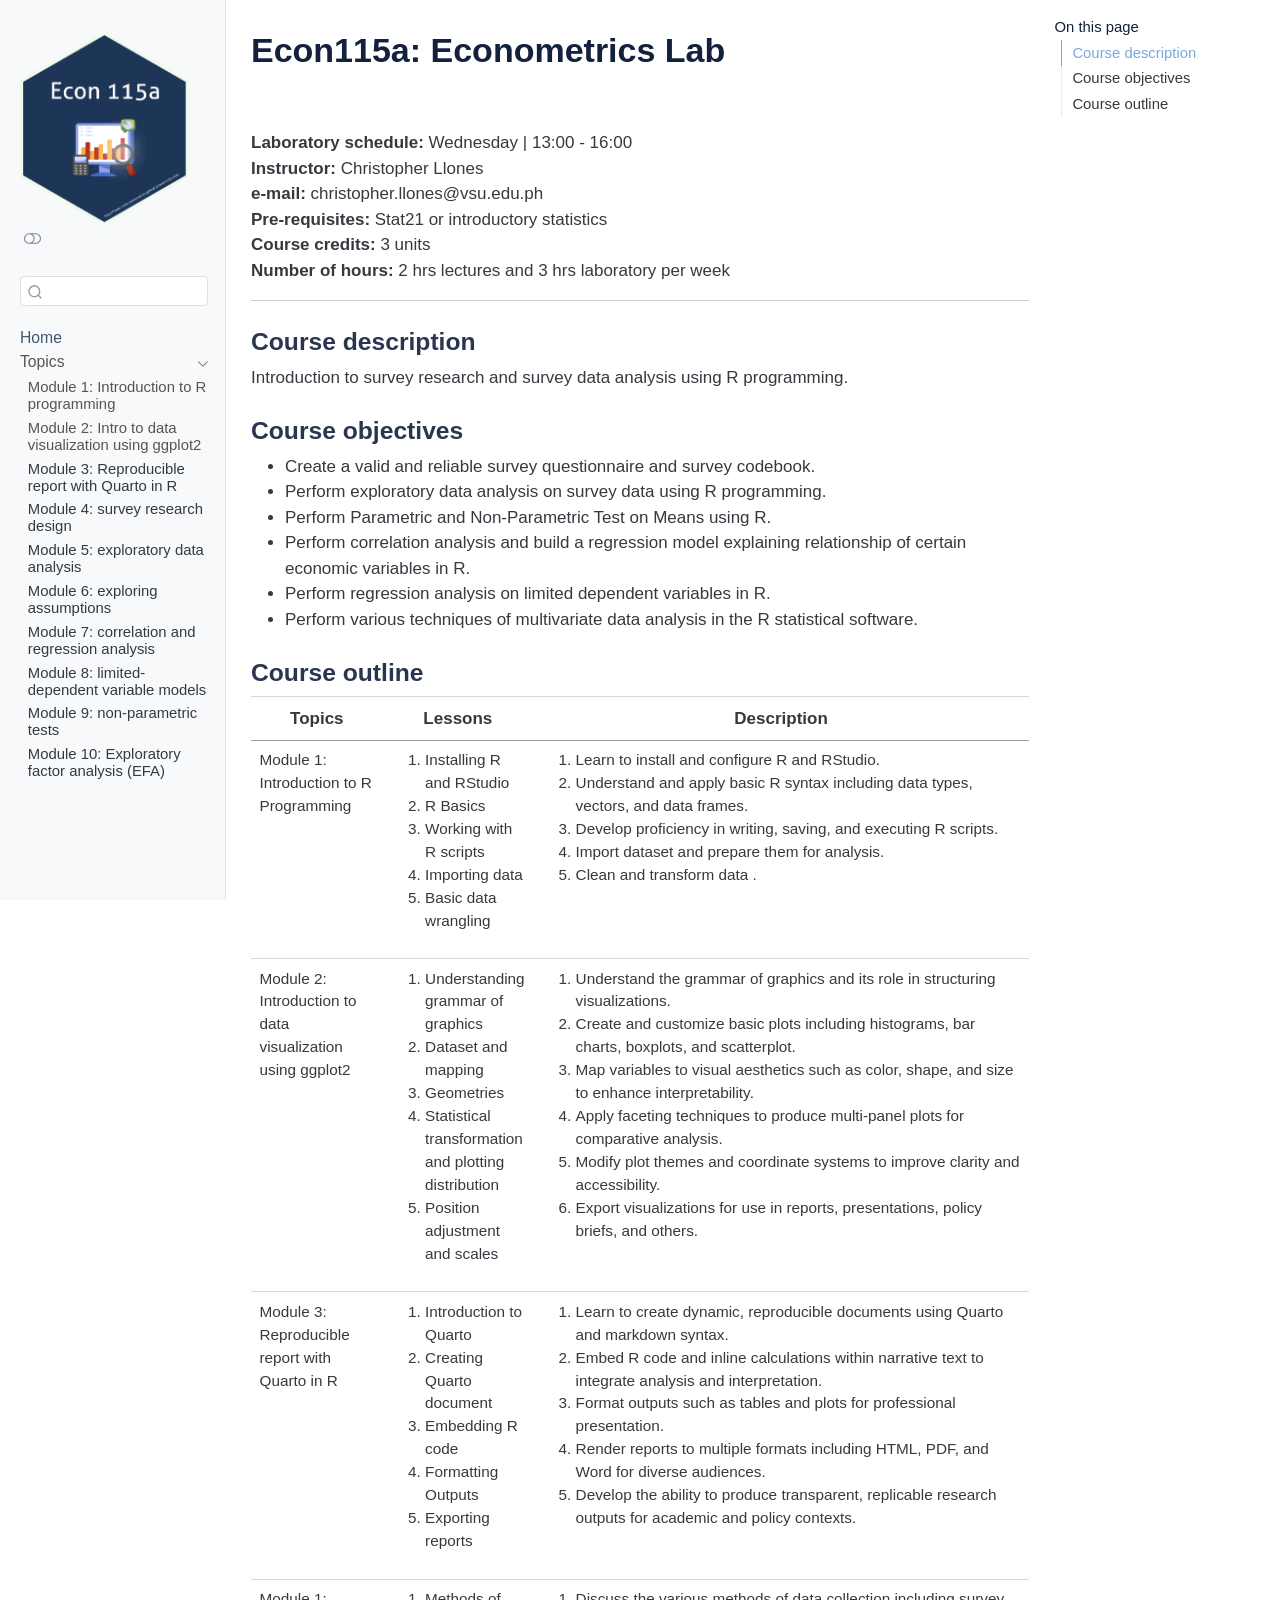
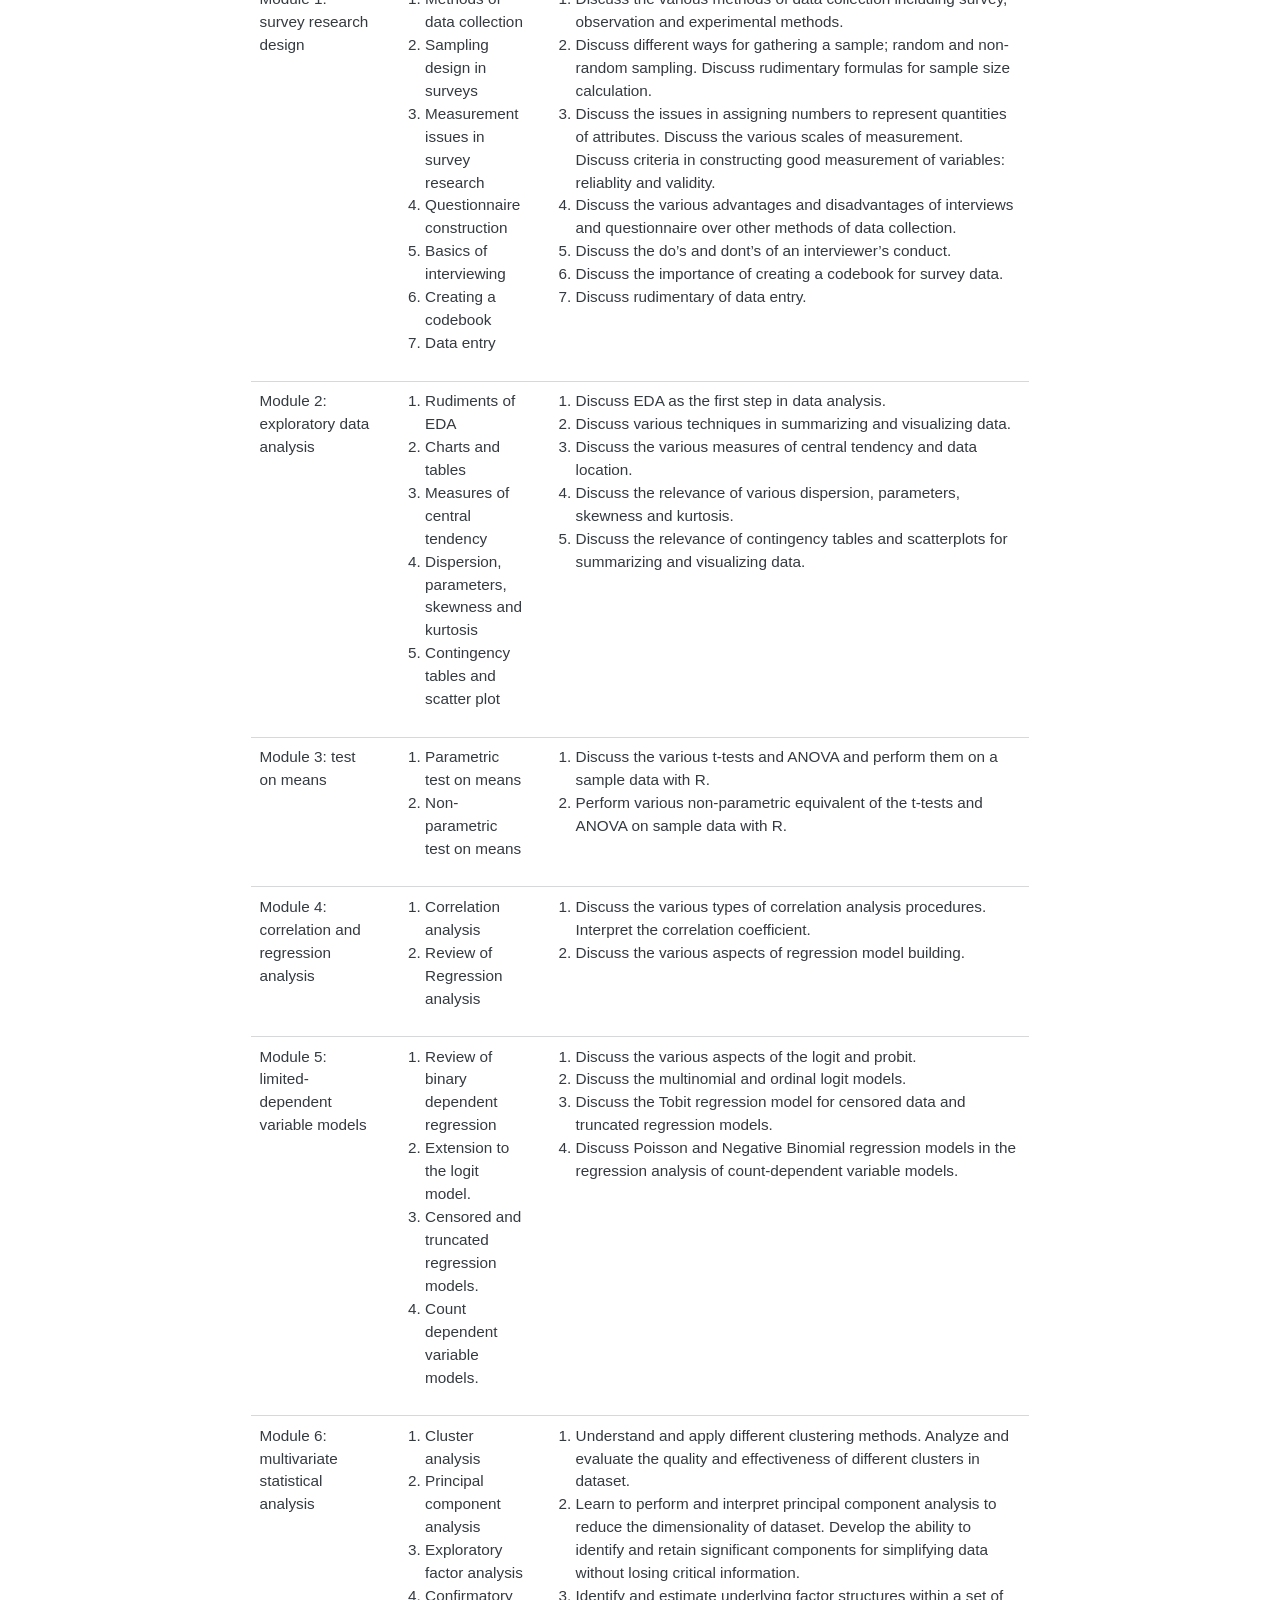
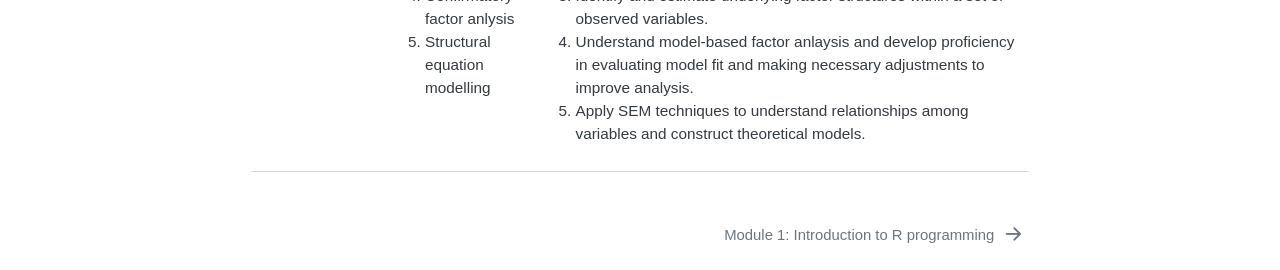
==== docs/index.html @ a42a48e8 "updated content" ====
<!DOCTYPE html>
<html xmlns="http://www.w3.org/1999/xhtml" lang="en" xml:lang="en"><head>

<meta charset="utf-8">
<meta name="generator" content="quarto-1.6.42">

<meta name="viewport" content="width=device-width, initial-scale=1.0, user-scalable=yes">


<title>Econ115a: Econometrics Lab – Econ 148</title>
<style>
code{white-space: pre-wrap;}
span.smallcaps{font-variant: small-caps;}
div.columns{display: flex; gap: min(4vw, 1.5em);}
div.column{flex: auto; overflow-x: auto;}
div.hanging-indent{margin-left: 1.5em; text-indent: -1.5em;}
ul.task-list{list-style: none;}
ul.task-list li input[type="checkbox"] {
  width: 0.8em;
  margin: 0 0.8em 0.2em -1em; /* quarto-specific, see https://github.com/quarto-dev/quarto-cli/issues/4556 */ 
  vertical-align: middle;
}
</style>


<script src="site_libs/quarto-nav/quarto-nav.js"></script>
<script src="site_libs/clipboard/clipboard.min.js"></script>
<script src="site_libs/quarto-search/autocomplete.umd.js"></script>
<script src="site_libs/quarto-search/fuse.min.js"></script>
<script src="site_libs/quarto-search/quarto-search.js"></script>
<meta name="quarto:offset" content="./">
<link href="./m1-intro-r.html" rel="next">
<link href="./plot/econ115a-hex-logo.png" rel="icon" type="image/png">
<script src="site_libs/quarto-html/quarto.js"></script>
<script src="site_libs/quarto-html/popper.min.js"></script>
<script src="site_libs/quarto-html/tippy.umd.min.js"></script>
<script src="site_libs/quarto-html/anchor.min.js"></script>
<link href="site_libs/quarto-html/tippy.css" rel="stylesheet">
<link href="site_libs/quarto-html/quarto-syntax-highlighting-2f5df379a58b258e96c21c0638c20c03.css" rel="stylesheet" class="quarto-color-scheme" id="quarto-text-highlighting-styles">
<link href="site_libs/quarto-html/quarto-syntax-highlighting-dark-b53751a350365c71b6c909e95f209ed1.css" rel="prefetch" class="quarto-color-scheme quarto-color-alternate" id="quarto-text-highlighting-styles">
<script src="site_libs/bootstrap/bootstrap.min.js"></script>
<link href="site_libs/bootstrap/bootstrap-icons.css" rel="stylesheet">
<link href="site_libs/bootstrap/bootstrap-55680aca77aab0919a7a914f8007907e.min.css" rel="stylesheet" append-hash="true" class="quarto-color-scheme" id="quarto-bootstrap" data-mode="light">
<link href="site_libs/bootstrap/bootstrap-dark-8af8c540feb98deb536fd7436f0d7318.min.css" rel="prefetch" append-hash="true" class="quarto-color-scheme quarto-color-alternate" id="quarto-bootstrap" data-mode="dark">
<script id="quarto-search-options" type="application/json">{
  "location": "sidebar",
  "copy-button": false,
  "collapse-after": 3,
  "panel-placement": "start",
  "type": "textbox",
  "limit": 50,
  "keyboard-shortcut": [
    "f",
    "/",
    "s"
  ],
  "show-item-context": false,
  "language": {
    "search-no-results-text": "No results",
    "search-matching-documents-text": "matching documents",
    "search-copy-link-title": "Copy link to search",
    "search-hide-matches-text": "Hide additional matches",
    "search-more-match-text": "more match in this document",
    "search-more-matches-text": "more matches in this document",
    "search-clear-button-title": "Clear",
    "search-text-placeholder": "",
    "search-detached-cancel-button-title": "Cancel",
    "search-submit-button-title": "Submit",
    "search-label": "Search"
  }
}</script>


</head>

<body class="nav-sidebar docked">

<div id="quarto-search-results"></div>
  <header id="quarto-header" class="headroom fixed-top">
  <nav class="quarto-secondary-nav">
    <div class="container-fluid d-flex">
      <button type="button" class="quarto-btn-toggle btn" data-bs-toggle="collapse" role="button" data-bs-target=".quarto-sidebar-collapse-item" aria-controls="quarto-sidebar" aria-expanded="false" aria-label="Toggle sidebar navigation" onclick="if (window.quartoToggleHeadroom) { window.quartoToggleHeadroom(); }">
        <i class="bi bi-layout-text-sidebar-reverse"></i>
      </button>
        <nav class="quarto-page-breadcrumbs" aria-label="breadcrumb"><ol class="breadcrumb"><li class="breadcrumb-item"><a href="./index.html">Home</a></li></ol></nav>
        <a class="flex-grow-1" role="navigation" data-bs-toggle="collapse" data-bs-target=".quarto-sidebar-collapse-item" aria-controls="quarto-sidebar" aria-expanded="false" aria-label="Toggle sidebar navigation" onclick="if (window.quartoToggleHeadroom) { window.quartoToggleHeadroom(); }">      
        </a>
      <button type="button" class="btn quarto-search-button" aria-label="Search" onclick="window.quartoOpenSearch();">
        <i class="bi bi-search"></i>
      </button>
    </div>
  </nav>
</header>
<!-- content -->
<div id="quarto-content" class="quarto-container page-columns page-rows-contents page-layout-article">
<!-- sidebar -->
  <nav id="quarto-sidebar" class="sidebar collapse collapse-horizontal quarto-sidebar-collapse-item sidebar-navigation docked overflow-auto">
    <div class="pt-lg-2 mt-2 text-left sidebar-header">
      <a href="./index.html" class="sidebar-logo-link">
      <img src="./plot/econ115a-hex-logo.png" alt="" class="sidebar-logo py-0 d-lg-inline d-none">
      </a>
      <div class="sidebar-tools-main">
  <a href="" class="quarto-color-scheme-toggle quarto-navigation-tool  px-1" onclick="window.quartoToggleColorScheme(); return false;" title="Toggle dark mode"><i class="bi"></i></a>
</div>
      </div>
        <div class="mt-2 flex-shrink-0 align-items-center">
        <div class="sidebar-search">
        <div id="quarto-search" class="" title="Search"></div>
        </div>
        </div>
    <div class="sidebar-menu-container"> 
    <ul class="list-unstyled mt-1">
        <li class="sidebar-item">
  <div class="sidebar-item-container"> 
  <a href="./index.html" class="sidebar-item-text sidebar-link active">
 <span class="menu-text">Home</span></a>
  </div>
</li>
        <li class="sidebar-item sidebar-item-section">
      <div class="sidebar-item-container"> 
            <a class="sidebar-item-text sidebar-link text-start" data-bs-toggle="collapse" data-bs-target="#quarto-sidebar-section-1" role="navigation" aria-expanded="true">
 <span class="menu-text">Topics</span></a>
          <a class="sidebar-item-toggle text-start" data-bs-toggle="collapse" data-bs-target="#quarto-sidebar-section-1" role="navigation" aria-expanded="true" aria-label="Toggle section">
            <i class="bi bi-chevron-right ms-2"></i>
          </a> 
      </div>
      <ul id="quarto-sidebar-section-1" class="collapse list-unstyled sidebar-section depth1 show">  
          <li class="sidebar-item">
  <div class="sidebar-item-container"> 
  <a href="./m1-intro-r.html" class="sidebar-item-text sidebar-link">
 <span class="menu-text">Module 1: Introduction to R programming</span></a>
  </div>
</li>
          <li class="sidebar-item">
  <div class="sidebar-item-container"> 
  <a href="./m2-intro-data-viz-ggplot.html" class="sidebar-item-text sidebar-link">
 <span class="menu-text">Module 2: Intro to data visualization using ggplot2</span></a>
  </div>
</li>
          <li class="sidebar-item">
 <span class="menu-text">Module 3: Reproducible report with Quarto in R</span>
  </li>
          <li class="sidebar-item">
 <span class="menu-text">Module 4: survey research design</span>
  </li>
          <li class="sidebar-item">
 <span class="menu-text">Module 5: exploratory data analysis</span>
  </li>
          <li class="sidebar-item">
 <span class="menu-text">Module 6: exploring assumptions</span>
  </li>
          <li class="sidebar-item">
 <span class="menu-text">Module 7: correlation and regression analysis</span>
  </li>
          <li class="sidebar-item">
 <span class="menu-text">Module 8: limited-dependent variable models</span>
  </li>
          <li class="sidebar-item">
 <span class="menu-text">Module 9: non-parametric tests</span>
  </li>
          <li class="sidebar-item">
 <span class="menu-text">Module 10: Exploratory factor analysis (EFA)</span>
  </li>
      </ul>
  </li>
    </ul>
    </div>
</nav>
<div id="quarto-sidebar-glass" class="quarto-sidebar-collapse-item" data-bs-toggle="collapse" data-bs-target=".quarto-sidebar-collapse-item"></div>
<!-- margin-sidebar -->
    <div id="quarto-margin-sidebar" class="sidebar margin-sidebar">
        <nav id="TOC" role="doc-toc" class="toc-active">
    <h2 id="toc-title">On this page</h2>
   
  <ul>
  <li><a href="#course-description" id="toc-course-description" class="nav-link active" data-scroll-target="#course-description">Course description</a></li>
  <li><a href="#course-objectives" id="toc-course-objectives" class="nav-link" data-scroll-target="#course-objectives">Course objectives</a></li>
  <li><a href="#course-outline" id="toc-course-outline" class="nav-link" data-scroll-target="#course-outline">Course outline</a></li>
  </ul>
</nav>
    </div>
<!-- main -->
<main class="content" id="quarto-document-content">

<header id="title-block-header" class="quarto-title-block default">
<div class="quarto-title">
<h1 class="title">Econ115a: Econometrics Lab</h1>
</div>



<div class="quarto-title-meta">

    
  
    
  </div>
  


</header>


<p><br></p>
<p><strong>Laboratory schedule:</strong> Wednesday | 13:00 - 16:00 <br> <strong>Instructor:</strong> Christopher Llones <br> <strong>e-mail:</strong> christopher.llones@vsu.edu.ph <br> <strong>Pre-requisites:</strong> Stat21 or introductory statistics <br> <strong>Course credits:</strong> 3 units <br> <strong>Number of hours:</strong> 2 hrs lectures and 3 hrs laboratory per week <br></p>
<hr>
<section id="course-description" class="level3">
<h3 class="anchored" data-anchor-id="course-description">Course description</h3>
<p>Introduction to survey research and survey data analysis using R programming.</p>
</section>
<section id="course-objectives" class="level3">
<h3 class="anchored" data-anchor-id="course-objectives">Course objectives</h3>
<ul>
<li>Create a valid and reliable survey questionnaire and survey codebook.</li>
<li>Perform exploratory data analysis on survey data using R programming.</li>
<li>Perform Parametric and Non-Parametric Test on Means using R.</li>
<li>Perform correlation analysis and build a regression model explaining relationship of certain economic variables in R.</li>
<li>Perform regression analysis on limited dependent variables in R.</li>
<li>Perform various techniques of multivariate data analysis in the R statistical software.</li>
</ul>
</section>
<section id="course-outline" class="level3">
<h3 class="anchored" data-anchor-id="course-outline">Course outline</h3>
<table class="caption-top table">
<colgroup>
<col style="width: 17%">
<col style="width: 16%">
<col style="width: 65%">
</colgroup>
<thead>
<tr class="header">
<th>Topics</th>
<th>Lessons</th>
<th>Description</th>
</tr>
</thead>
<tbody>
<tr class="odd">
<td>Module 1: Introduction to R Programming</td>
<td><ol type="1">
<li>Installing R and RStudio</li>
<li>R Basics</li>
<li>Working with R scripts</li>
<li>Importing data</li>
<li>Basic data wrangling</li>
</ol></td>
<td><ol type="1">
<li>Learn to install and configure R and RStudio.</li>
<li>Understand and apply basic R syntax including data types, vectors, and data frames.</li>
<li>Develop proficiency in writing, saving, and executing R scripts.</li>
<li>Import dataset and prepare them for analysis.</li>
<li>Clean and transform data .</li>
</ol></td>
</tr>
<tr class="even">
<td>Module 2: Introduction to data visualization using ggplot2</td>
<td><ol type="1">
<li>Understanding grammar of graphics</li>
<li>Dataset and mapping</li>
<li>Geometries</li>
<li>Statistical transformation and plotting distribution</li>
<li>Position adjustment and scales</li>
</ol></td>
<td><ol type="1">
<li>Understand the grammar of graphics and its role in structuring visualizations.</li>
<li>Create and customize basic plots including histograms, bar charts, boxplots, and scatterplot.</li>
<li>Map variables to visual aesthetics such as color, shape, and size to enhance interpretability.</li>
<li>Apply faceting techniques to produce multi-panel plots for comparative analysis.</li>
<li>Modify plot themes and coordinate systems to improve clarity and accessibility.</li>
<li>Export visualizations for use in reports, presentations, policy briefs, and others.</li>
</ol></td>
</tr>
<tr class="odd">
<td>Module 3: Reproducible report with Quarto in R</td>
<td><ol type="1">
<li>Introduction to Quarto</li>
<li>Creating Quarto document</li>
<li>Embedding R code</li>
<li>Formatting Outputs</li>
<li>Exporting reports</li>
</ol></td>
<td><ol type="1">
<li>Learn to create dynamic, reproducible documents using Quarto and markdown syntax.</li>
<li>Embed R code and inline calculations within narrative text to integrate analysis and interpretation.</li>
<li>Format outputs such as tables and plots for professional presentation.</li>
<li>Render reports to multiple formats including HTML, PDF, and Word for diverse audiences.</li>
<li>Develop the ability to produce transparent, replicable research outputs for academic and policy contexts.</li>
</ol></td>
</tr>
<tr class="even">
<td>Module 1: survey research design</td>
<td><ol type="1">
<li>Methods of data collection</li>
<li>Sampling design in surveys</li>
<li>Measurement issues in survey research</li>
<li>Questionnaire construction</li>
<li>Basics of interviewing</li>
<li>Creating a codebook</li>
<li>Data entry</li>
</ol></td>
<td><ol type="1">
<li>Discuss the various methods of data collection including survey, observation and experimental methods.</li>
<li>Discuss different ways for gathering a sample; random and non-random sampling. Discuss rudimentary formulas for sample size calculation.</li>
<li>Discuss the issues in assigning numbers to represent quantities of attributes. Discuss the various scales of measurement. Discuss criteria in constructing good measurement of variables: reliablity and validity.</li>
<li>Discuss the various advantages and disadvantages of interviews and questionnaire over other methods of data collection.</li>
<li>Discuss the do’s and dont’s of an interviewer’s conduct.</li>
<li>Discuss the importance of creating a codebook for survey data.</li>
<li>Discuss rudimentary of data entry.</li>
</ol></td>
</tr>
<tr class="odd">
<td>Module 2: exploratory data analysis</td>
<td><ol type="1">
<li>Rudiments of EDA</li>
<li>Charts and tables</li>
<li>Measures of central tendency</li>
<li>Dispersion, parameters, skewness and kurtosis</li>
<li>Contingency tables and scatter plot</li>
</ol></td>
<td><ol type="1">
<li>Discuss EDA as the first step in data analysis.</li>
<li>Discuss various techniques in summarizing and visualizing data.</li>
<li>Discuss the various measures of central tendency and data location.</li>
<li>Discuss the relevance of various dispersion, parameters, skewness and kurtosis.</li>
<li>Discuss the relevance of contingency tables and scatterplots for summarizing and visualizing data.</li>
</ol></td>
</tr>
<tr class="even">
<td>Module 3: test on means</td>
<td><ol type="1">
<li>Parametric test on means</li>
<li>Non-parametric test on means</li>
</ol></td>
<td><ol type="1">
<li>Discuss the various t-tests and ANOVA and perform them on a sample data with R.</li>
<li>Perform various non-parametric equivalent of the t-tests and ANOVA on sample data with R.</li>
</ol></td>
</tr>
<tr class="odd">
<td>Module 4: correlation and regression analysis</td>
<td><ol type="1">
<li>Correlation analysis</li>
<li>Review of Regression analysis</li>
</ol></td>
<td><ol type="1">
<li>Discuss the various types of correlation analysis procedures. Interpret the correlation coefficient.</li>
<li>Discuss the various aspects of regression model building.</li>
</ol></td>
</tr>
<tr class="even">
<td>Module 5: limited-dependent variable models</td>
<td><ol type="1">
<li>Review of binary dependent regression</li>
<li>Extension to the logit model.</li>
<li>Censored and truncated regression models.</li>
<li>Count dependent variable models.</li>
</ol></td>
<td><ol type="1">
<li>Discuss the various aspects of the logit and probit.</li>
<li>Discuss the multinomial and ordinal logit models.</li>
<li>Discuss the Tobit regression model for censored data and truncated regression models.</li>
<li>Discuss Poisson and Negative Binomial regression models in the regression analysis of count-dependent variable models.</li>
</ol></td>
</tr>
<tr class="odd">
<td>Module 6: multivariate statistical analysis</td>
<td><ol type="1">
<li>Cluster analysis</li>
<li>Principal component analysis</li>
<li>Exploratory factor analysis</li>
<li>Confirmatory factor anlysis</li>
<li>Structural equation modelling</li>
</ol></td>
<td><ol type="1">
<li>Understand and apply different clustering methods. Analyze and evaluate the quality and effectiveness of different clusters in dataset.</li>
<li>Learn to perform and interpret principal component analysis to reduce the dimensionality of dataset. Develop the ability to identify and retain significant components for simplifying data without losing critical information.</li>
<li>Identify and estimate underlying factor structures within a set of observed variables.</li>
<li>Understand model-based factor anlaysis and develop proficiency in evaluating model fit and making necessary adjustments to improve analysis.</li>
<li>Apply SEM techniques to understand relationships among variables and construct theoretical models.</li>
</ol></td>
</tr>
</tbody>
</table>


</section>

</main> <!-- /main -->
<script id="quarto-html-after-body" type="application/javascript">
window.document.addEventListener("DOMContentLoaded", function (event) {
  const toggleBodyColorMode = (bsSheetEl) => {
    const mode = bsSheetEl.getAttribute("data-mode");
    const bodyEl = window.document.querySelector("body");
    if (mode === "dark") {
      bodyEl.classList.add("quarto-dark");
      bodyEl.classList.remove("quarto-light");
    } else {
      bodyEl.classList.add("quarto-light");
      bodyEl.classList.remove("quarto-dark");
    }
  }
  const toggleBodyColorPrimary = () => {
    const bsSheetEl = window.document.querySelector("link#quarto-bootstrap");
    if (bsSheetEl) {
      toggleBodyColorMode(bsSheetEl);
    }
  }
  toggleBodyColorPrimary();  
  const disableStylesheet = (stylesheets) => {
    for (let i=0; i < stylesheets.length; i++) {
      const stylesheet = stylesheets[i];
      stylesheet.rel = 'prefetch';
    }
  }
  const enableStylesheet = (stylesheets) => {
    for (let i=0; i < stylesheets.length; i++) {
      const stylesheet = stylesheets[i];
      stylesheet.rel = 'stylesheet';
    }
  }
  const manageTransitions = (selector, allowTransitions) => {
    const els = window.document.querySelectorAll(selector);
    for (let i=0; i < els.length; i++) {
      const el = els[i];
      if (allowTransitions) {
        el.classList.remove('notransition');
      } else {
        el.classList.add('notransition');
      }
    }
  }
  const toggleGiscusIfUsed = (isAlternate, darkModeDefault) => {
    const baseTheme = document.querySelector('#giscus-base-theme')?.value ?? 'light';
    const alternateTheme = document.querySelector('#giscus-alt-theme')?.value ?? 'dark';
    let newTheme = '';
    if(darkModeDefault) {
      newTheme = isAlternate ? baseTheme : alternateTheme;
    } else {
      newTheme = isAlternate ? alternateTheme : baseTheme;
    }
    const changeGiscusTheme = () => {
      // From: https://github.com/giscus/giscus/issues/336
      const sendMessage = (message) => {
        const iframe = document.querySelector('iframe.giscus-frame');
        if (!iframe) return;
        iframe.contentWindow.postMessage({ giscus: message }, 'https://giscus.app');
      }
      sendMessage({
        setConfig: {
          theme: newTheme
        }
      });
    }
    const isGiscussLoaded = window.document.querySelector('iframe.giscus-frame') !== null;
    if (isGiscussLoaded) {
      changeGiscusTheme();
    }
  }
  const toggleColorMode = (alternate) => {
    // Switch the stylesheets
    const alternateStylesheets = window.document.querySelectorAll('link.quarto-color-scheme.quarto-color-alternate');
    manageTransitions('#quarto-margin-sidebar .nav-link', false);
    if (alternate) {
      enableStylesheet(alternateStylesheets);
      for (const sheetNode of alternateStylesheets) {
        if (sheetNode.id === "quarto-bootstrap") {
          toggleBodyColorMode(sheetNode);
        }
      }
    } else {
      disableStylesheet(alternateStylesheets);
      toggleBodyColorPrimary();
    }
    manageTransitions('#quarto-margin-sidebar .nav-link', true);
    // Switch the toggles
    const toggles = window.document.querySelectorAll('.quarto-color-scheme-toggle');
    for (let i=0; i < toggles.length; i++) {
      const toggle = toggles[i];
      if (toggle) {
        if (alternate) {
          toggle.classList.add("alternate");     
        } else {
          toggle.classList.remove("alternate");
        }
      }
    }
    // Hack to workaround the fact that safari doesn't
    // properly recolor the scrollbar when toggling (#1455)
    if (navigator.userAgent.indexOf('Safari') > 0 && navigator.userAgent.indexOf('Chrome') == -1) {
      manageTransitions("body", false);
      window.scrollTo(0, 1);
      setTimeout(() => {
        window.scrollTo(0, 0);
        manageTransitions("body", true);
      }, 40);  
    }
  }
  const isFileUrl = () => { 
    return window.location.protocol === 'file:';
  }
  const hasAlternateSentinel = () => {  
    let styleSentinel = getColorSchemeSentinel();
    if (styleSentinel !== null) {
      return styleSentinel === "alternate";
    } else {
      return false;
    }
  }
  const setStyleSentinel = (alternate) => {
    const value = alternate ? "alternate" : "default";
    if (!isFileUrl()) {
      window.localStorage.setItem("quarto-color-scheme", value);
    } else {
      localAlternateSentinel = value;
    }
  }
  const getColorSchemeSentinel = () => {
    if (!isFileUrl()) {
      const storageValue = window.localStorage.getItem("quarto-color-scheme");
      return storageValue != null ? storageValue : localAlternateSentinel;
    } else {
      return localAlternateSentinel;
    }
  }
  const darkModeDefault = false;
  let localAlternateSentinel = darkModeDefault ? 'alternate' : 'default';
  // Dark / light mode switch
  window.quartoToggleColorScheme = () => {
    // Read the current dark / light value 
    let toAlternate = !hasAlternateSentinel();
    toggleColorMode(toAlternate);
    setStyleSentinel(toAlternate);
    toggleGiscusIfUsed(toAlternate, darkModeDefault);
  };
  // Ensure there is a toggle, if there isn't float one in the top right
  if (window.document.querySelector('.quarto-color-scheme-toggle') === null) {
    const a = window.document.createElement('a');
    a.classList.add('top-right');
    a.classList.add('quarto-color-scheme-toggle');
    a.href = "";
    a.onclick = function() { try { window.quartoToggleColorScheme(); } catch {} return false; };
    const i = window.document.createElement("i");
    i.classList.add('bi');
    a.appendChild(i);
    window.document.body.appendChild(a);
  }
  // Switch to dark mode if need be
  if (hasAlternateSentinel()) {
    toggleColorMode(true);
  } else {
    toggleColorMode(false);
  }
  const icon = "";
  const anchorJS = new window.AnchorJS();
  anchorJS.options = {
    placement: 'right',
    icon: icon
  };
  anchorJS.add('.anchored');
  const isCodeAnnotation = (el) => {
    for (const clz of el.classList) {
      if (clz.startsWith('code-annotation-')) {                     
        return true;
      }
    }
    return false;
  }
  const onCopySuccess = function(e) {
    // button target
    const button = e.trigger;
    // don't keep focus
    button.blur();
    // flash "checked"
    button.classList.add('code-copy-button-checked');
    var currentTitle = button.getAttribute("title");
    button.setAttribute("title", "Copied!");
    let tooltip;
    if (window.bootstrap) {
      button.setAttribute("data-bs-toggle", "tooltip");
      button.setAttribute("data-bs-placement", "left");
      button.setAttribute("data-bs-title", "Copied!");
      tooltip = new bootstrap.Tooltip(button, 
        { trigger: "manual", 
          customClass: "code-copy-button-tooltip",
          offset: [0, -8]});
      tooltip.show();    
    }
    setTimeout(function() {
      if (tooltip) {
        tooltip.hide();
        button.removeAttribute("data-bs-title");
        button.removeAttribute("data-bs-toggle");
        button.removeAttribute("data-bs-placement");
      }
      button.setAttribute("title", currentTitle);
      button.classList.remove('code-copy-button-checked');
    }, 1000);
    // clear code selection
    e.clearSelection();
  }
  const getTextToCopy = function(trigger) {
      const codeEl = trigger.previousElementSibling.cloneNode(true);
      for (const childEl of codeEl.children) {
        if (isCodeAnnotation(childEl)) {
          childEl.remove();
        }
      }
      return codeEl.innerText;
  }
  const clipboard = new window.ClipboardJS('.code-copy-button:not([data-in-quarto-modal])', {
    text: getTextToCopy
  });
  clipboard.on('success', onCopySuccess);
  if (window.document.getElementById('quarto-embedded-source-code-modal')) {
    const clipboardModal = new window.ClipboardJS('.code-copy-button[data-in-quarto-modal]', {
      text: getTextToCopy,
      container: window.document.getElementById('quarto-embedded-source-code-modal')
    });
    clipboardModal.on('success', onCopySuccess);
  }
    var localhostRegex = new RegExp(/^(?:http|https):\/\/localhost\:?[0-9]*\//);
    var mailtoRegex = new RegExp(/^mailto:/);
      var filterRegex = new RegExp("https:\/\/econ148-analytical-stat-package\.github\.io\/econ148-site\/");
    var isInternal = (href) => {
        return filterRegex.test(href) || localhostRegex.test(href) || mailtoRegex.test(href);
    }
    // Inspect non-navigation links and adorn them if external
 	var links = window.document.querySelectorAll('a[href]:not(.nav-link):not(.navbar-brand):not(.toc-action):not(.sidebar-link):not(.sidebar-item-toggle):not(.pagination-link):not(.no-external):not([aria-hidden]):not(.dropdown-item):not(.quarto-navigation-tool):not(.about-link)');
    for (var i=0; i<links.length; i++) {
      const link = links[i];
      if (!isInternal(link.href)) {
        // undo the damage that might have been done by quarto-nav.js in the case of
        // links that we want to consider external
        if (link.dataset.originalHref !== undefined) {
          link.href = link.dataset.originalHref;
        }
      }
    }
  function tippyHover(el, contentFn, onTriggerFn, onUntriggerFn) {
    const config = {
      allowHTML: true,
      maxWidth: 500,
      delay: 100,
      arrow: false,
      appendTo: function(el) {
          return el.parentElement;
      },
      interactive: true,
      interactiveBorder: 10,
      theme: 'quarto',
      placement: 'bottom-start',
    };
    if (contentFn) {
      config.content = contentFn;
    }
    if (onTriggerFn) {
      config.onTrigger = onTriggerFn;
    }
    if (onUntriggerFn) {
      config.onUntrigger = onUntriggerFn;
    }
    window.tippy(el, config); 
  }
  const noterefs = window.document.querySelectorAll('a[role="doc-noteref"]');
  for (var i=0; i<noterefs.length; i++) {
    const ref = noterefs[i];
    tippyHover(ref, function() {
      // use id or data attribute instead here
      let href = ref.getAttribute('data-footnote-href') || ref.getAttribute('href');
      try { href = new URL(href).hash; } catch {}
      const id = href.replace(/^#\/?/, "");
      const note = window.document.getElementById(id);
      if (note) {
        return note.innerHTML;
      } else {
        return "";
      }
    });
  }
  const xrefs = window.document.querySelectorAll('a.quarto-xref');
  const processXRef = (id, note) => {
    // Strip column container classes
    const stripColumnClz = (el) => {
      el.classList.remove("page-full", "page-columns");
      if (el.children) {
        for (const child of el.children) {
          stripColumnClz(child);
        }
      }
    }
    stripColumnClz(note)
    if (id === null || id.startsWith('sec-')) {
      // Special case sections, only their first couple elements
      const container = document.createElement("div");
      if (note.children && note.children.length > 2) {
        container.appendChild(note.children[0].cloneNode(true));
        for (let i = 1; i < note.children.length; i++) {
          const child = note.children[i];
          if (child.tagName === "P" && child.innerText === "") {
            continue;
          } else {
            container.appendChild(child.cloneNode(true));
            break;
          }
        }
        if (window.Quarto?.typesetMath) {
          window.Quarto.typesetMath(container);
        }
        return container.innerHTML
      } else {
        if (window.Quarto?.typesetMath) {
          window.Quarto.typesetMath(note);
        }
        return note.innerHTML;
      }
    } else {
      // Remove any anchor links if they are present
      const anchorLink = note.querySelector('a.anchorjs-link');
      if (anchorLink) {
        anchorLink.remove();
      }
      if (window.Quarto?.typesetMath) {
        window.Quarto.typesetMath(note);
      }
      if (note.classList.contains("callout")) {
        return note.outerHTML;
      } else {
        return note.innerHTML;
      }
    }
  }
  for (var i=0; i<xrefs.length; i++) {
    const xref = xrefs[i];
    tippyHover(xref, undefined, function(instance) {
      instance.disable();
      let url = xref.getAttribute('href');
      let hash = undefined; 
      if (url.startsWith('#')) {
        hash = url;
      } else {
        try { hash = new URL(url).hash; } catch {}
      }
      if (hash) {
        const id = hash.replace(/^#\/?/, "");
        const note = window.document.getElementById(id);
        if (note !== null) {
          try {
            const html = processXRef(id, note.cloneNode(true));
            instance.setContent(html);
          } finally {
            instance.enable();
            instance.show();
          }
        } else {
          // See if we can fetch this
          fetch(url.split('#')[0])
          .then(res => res.text())
          .then(html => {
            const parser = new DOMParser();
            const htmlDoc = parser.parseFromString(html, "text/html");
            const note = htmlDoc.getElementById(id);
            if (note !== null) {
              const html = processXRef(id, note);
              instance.setContent(html);
            } 
          }).finally(() => {
            instance.enable();
            instance.show();
          });
        }
      } else {
        // See if we can fetch a full url (with no hash to target)
        // This is a special case and we should probably do some content thinning / targeting
        fetch(url)
        .then(res => res.text())
        .then(html => {
          const parser = new DOMParser();
          const htmlDoc = parser.parseFromString(html, "text/html");
          const note = htmlDoc.querySelector('main.content');
          if (note !== null) {
            // This should only happen for chapter cross references
            // (since there is no id in the URL)
            // remove the first header
            if (note.children.length > 0 && note.children[0].tagName === "HEADER") {
              note.children[0].remove();
            }
            const html = processXRef(null, note);
            instance.setContent(html);
          } 
        }).finally(() => {
          instance.enable();
          instance.show();
        });
      }
    }, function(instance) {
    });
  }
      let selectedAnnoteEl;
      const selectorForAnnotation = ( cell, annotation) => {
        let cellAttr = 'data-code-cell="' + cell + '"';
        let lineAttr = 'data-code-annotation="' +  annotation + '"';
        const selector = 'span[' + cellAttr + '][' + lineAttr + ']';
        return selector;
      }
      const selectCodeLines = (annoteEl) => {
        const doc = window.document;
        const targetCell = annoteEl.getAttribute("data-target-cell");
        const targetAnnotation = annoteEl.getAttribute("data-target-annotation");
        const annoteSpan = window.document.querySelector(selectorForAnnotation(targetCell, targetAnnotation));
        const lines = annoteSpan.getAttribute("data-code-lines").split(",");
        const lineIds = lines.map((line) => {
          return targetCell + "-" + line;
        })
        let top = null;
        let height = null;
        let parent = null;
        if (lineIds.length > 0) {
            //compute the position of the single el (top and bottom and make a div)
            const el = window.document.getElementById(lineIds[0]);
            top = el.offsetTop;
            height = el.offsetHeight;
            parent = el.parentElement.parentElement;
          if (lineIds.length > 1) {
            const lastEl = window.document.getElementById(lineIds[lineIds.length - 1]);
            const bottom = lastEl.offsetTop + lastEl.offsetHeight;
            height = bottom - top;
          }
          if (top !== null && height !== null && parent !== null) {
            // cook up a div (if necessary) and position it 
            let div = window.document.getElementById("code-annotation-line-highlight");
            if (div === null) {
              div = window.document.createElement("div");
              div.setAttribute("id", "code-annotation-line-highlight");
              div.style.position = 'absolute';
              parent.appendChild(div);
            }
            div.style.top = top - 2 + "px";
            div.style.height = height + 4 + "px";
            div.style.left = 0;
            let gutterDiv = window.document.getElementById("code-annotation-line-highlight-gutter");
            if (gutterDiv === null) {
              gutterDiv = window.document.createElement("div");
              gutterDiv.setAttribute("id", "code-annotation-line-highlight-gutter");
              gutterDiv.style.position = 'absolute';
              const codeCell = window.document.getElementById(targetCell);
              const gutter = codeCell.querySelector('.code-annotation-gutter');
              gutter.appendChild(gutterDiv);
            }
            gutterDiv.style.top = top - 2 + "px";
            gutterDiv.style.height = height + 4 + "px";
          }
          selectedAnnoteEl = annoteEl;
        }
      };
      const unselectCodeLines = () => {
        const elementsIds = ["code-annotation-line-highlight", "code-annotation-line-highlight-gutter"];
        elementsIds.forEach((elId) => {
          const div = window.document.getElementById(elId);
          if (div) {
            div.remove();
          }
        });
        selectedAnnoteEl = undefined;
      };
        // Handle positioning of the toggle
    window.addEventListener(
      "resize",
      throttle(() => {
        elRect = undefined;
        if (selectedAnnoteEl) {
          selectCodeLines(selectedAnnoteEl);
        }
      }, 10)
    );
    function throttle(fn, ms) {
    let throttle = false;
    let timer;
      return (...args) => {
        if(!throttle) { // first call gets through
            fn.apply(this, args);
            throttle = true;
        } else { // all the others get throttled
            if(timer) clearTimeout(timer); // cancel #2
            timer = setTimeout(() => {
              fn.apply(this, args);
              timer = throttle = false;
            }, ms);
        }
      };
    }
      // Attach click handler to the DT
      const annoteDls = window.document.querySelectorAll('dt[data-target-cell]');
      for (const annoteDlNode of annoteDls) {
        annoteDlNode.addEventListener('click', (event) => {
          const clickedEl = event.target;
          if (clickedEl !== selectedAnnoteEl) {
            unselectCodeLines();
            const activeEl = window.document.querySelector('dt[data-target-cell].code-annotation-active');
            if (activeEl) {
              activeEl.classList.remove('code-annotation-active');
            }
            selectCodeLines(clickedEl);
            clickedEl.classList.add('code-annotation-active');
          } else {
            // Unselect the line
            unselectCodeLines();
            clickedEl.classList.remove('code-annotation-active');
          }
        });
      }
  const findCites = (el) => {
    const parentEl = el.parentElement;
    if (parentEl) {
      const cites = parentEl.dataset.cites;
      if (cites) {
        return {
          el,
          cites: cites.split(' ')
        };
      } else {
        return findCites(el.parentElement)
      }
    } else {
      return undefined;
    }
  };
  var bibliorefs = window.document.querySelectorAll('a[role="doc-biblioref"]');
  for (var i=0; i<bibliorefs.length; i++) {
    const ref = bibliorefs[i];
    const citeInfo = findCites(ref);
    if (citeInfo) {
      tippyHover(citeInfo.el, function() {
        var popup = window.document.createElement('div');
        citeInfo.cites.forEach(function(cite) {
          var citeDiv = window.document.createElement('div');
          citeDiv.classList.add('hanging-indent');
          citeDiv.classList.add('csl-entry');
          var biblioDiv = window.document.getElementById('ref-' + cite);
          if (biblioDiv) {
            citeDiv.innerHTML = biblioDiv.innerHTML;
          }
          popup.appendChild(citeDiv);
        });
        return popup.innerHTML;
      });
    }
  }
});
</script>
<nav class="page-navigation">
  <div class="nav-page nav-page-previous">
  </div>
  <div class="nav-page nav-page-next">
      <a href="./m1-intro-r.html" class="pagination-link" aria-label="Module 1: Introduction to R programming">
        <span class="nav-page-text">Module 1: Introduction to R programming</span> <i class="bi bi-arrow-right-short"></i>
      </a>
  </div>
</nav>
</div> <!-- /content -->




</body></html>
---- docs/site_libs/quarto-html/tippy.css ----
.tippy-box[data-animation=fade][data-state=hidden]{opacity:0}[data-tippy-root]{max-width:calc(100vw - 10px)}.tippy-box{position:relative;background-color:#333;color:#fff;border-radius:4px;font-size:14px;line-height:1.4;white-space:normal;outline:0;transition-property:transform,visibility,opacity}.tippy-box[data-placement^=top]>.tippy-arrow{bottom:0}.tippy-box[data-placement^=top]>.tippy-arrow:before{bottom:-7px;left:0;border-width:8px 8px 0;border-top-color:initial;transform-origin:center top}.tippy-box[data-placement^=bottom]>.tippy-arrow{top:0}.tippy-box[data-placement^=bottom]>.tippy-arrow:before{top:-7px;left:0;border-width:0 8px 8px;border-bottom-color:initial;transform-origin:center bottom}.tippy-box[data-placement^=left]>.tippy-arrow{right:0}.tippy-box[data-placement^=left]>.tippy-arrow:before{border-width:8px 0 8px 8px;border-left-color:initial;right:-7px;transform-origin:center left}.tippy-box[data-placement^=right]>.tippy-arrow{left:0}.tippy-box[data-placement^=right]>.tippy-arrow:before{left:-7px;border-width:8px 8px 8px 0;border-right-color:initial;transform-origin:center right}.tippy-box[data-inertia][data-state=visible]{transition-timing-function:cubic-bezier(.54,1.5,.38,1.11)}.tippy-arrow{width:16px;height:16px;color:#333}.tippy-arrow:before{content:"";position:absolute;border-color:transparent;border-style:solid}.tippy-content{position:relative;padding:5px 9px;z-index:1}
---- docs/site_libs/quarto-html/quarto-syntax-highlighting-2f5df379a58b258e96c21c0638c20c03.css ----
/* quarto syntax highlight colors */
:root {
  --quarto-hl-ot-color: #003B4F;
  --quarto-hl-at-color: #657422;
  --quarto-hl-ss-color: #20794D;
  --quarto-hl-an-color: #5E5E5E;
  --quarto-hl-fu-color: #4758AB;
  --quarto-hl-st-color: #20794D;
  --quarto-hl-cf-color: #003B4F;
  --quarto-hl-op-color: #5E5E5E;
  --quarto-hl-er-color: #AD0000;
  --quarto-hl-bn-color: #AD0000;
  --quarto-hl-al-color: #AD0000;
  --quarto-hl-va-color: #111111;
  --quarto-hl-bu-color: inherit;
  --quarto-hl-ex-color: inherit;
  --quarto-hl-pp-color: #AD0000;
  --quarto-hl-in-color: #5E5E5E;
  --quarto-hl-vs-color: #20794D;
  --quarto-hl-wa-color: #5E5E5E;
  --quarto-hl-do-color: #5E5E5E;
  --quarto-hl-im-color: #00769E;
  --quarto-hl-ch-color: #20794D;
  --quarto-hl-dt-color: #AD0000;
  --quarto-hl-fl-color: #AD0000;
  --quarto-hl-co-color: #5E5E5E;
  --quarto-hl-cv-color: #5E5E5E;
  --quarto-hl-cn-color: #8f5902;
  --quarto-hl-sc-color: #5E5E5E;
  --quarto-hl-dv-color: #AD0000;
  --quarto-hl-kw-color: #003B4F;
}

/* other quarto variables */
:root {
  --quarto-font-monospace: SFMono-Regular, Menlo, Monaco, Consolas, "Liberation Mono", "Courier New", monospace;
}

pre > code.sourceCode > span {
  color: #003B4F;
}

code span {
  color: #003B4F;
}

code.sourceCode > span {
  color: #003B4F;
}

div.sourceCode,
div.sourceCode pre.sourceCode {
  color: #003B4F;
}

code span.ot {
  color: #003B4F;
  font-style: inherit;
}

code span.at {
  color: #657422;
  font-style: inherit;
}

code span.ss {
  color: #20794D;
  font-style: inherit;
}

code span.an {
  color: #5E5E5E;
  font-style: inherit;
}

code span.fu {
  color: #4758AB;
  font-style: inherit;
}

code span.st {
  color: #20794D;
  font-style: inherit;
}

code span.cf {
  color: #003B4F;
  font-weight: bold;
  font-style: inherit;
}

code span.op {
  color: #5E5E5E;
  font-style: inherit;
}

code span.er {
  color: #AD0000;
  font-style: inherit;
}

code span.bn {
  color: #AD0000;
  font-style: inherit;
}

code span.al {
  color: #AD0000;
  font-style: inherit;
}

code span.va {
  color: #111111;
  font-style: inherit;
}

code span.bu {
  font-style: inherit;
}

code span.ex {
  font-style: inherit;
}

code span.pp {
  color: #AD0000;
  font-style: inherit;
}

code span.in {
  color: #5E5E5E;
  font-style: inherit;
}

code span.vs {
  color: #20794D;
  font-style: inherit;
}

code span.wa {
  color: #5E5E5E;
  font-style: italic;
}

code span.do {
  color: #5E5E5E;
  font-style: italic;
}

code span.im {
  color: #00769E;
  font-style: inherit;
}

code span.ch {
  color: #20794D;
  font-style: inherit;
}

code span.dt {
  color: #AD0000;
  font-style: inherit;
}

code span.fl {
  color: #AD0000;
  font-style: inherit;
}

code span.co {
  color: #5E5E5E;
  font-style: inherit;
}

code span.cv {
  color: #5E5E5E;
  font-style: italic;
}

code span.cn {
  color: #8f5902;
  font-style: inherit;
}

code span.sc {
  color: #5E5E5E;
  font-style: inherit;
}

code span.dv {
  color: #AD0000;
  font-style: inherit;
}

code span.kw {
  color: #003B4F;
  font-weight: bold;
  font-style: inherit;
}

.prevent-inlining {
  content: "</";
}

/*# sourceMappingURL=35eb38a806ee71ea6d2563be2308c832.css.map */
---- docs/site_libs/quarto-html/quarto-syntax-highlighting-dark-b53751a350365c71b6c909e95f209ed1.css ----
/* quarto syntax highlight colors */
:root {
  --quarto-hl-al-color: #f07178;
  --quarto-hl-an-color: #d4d0ab;
  --quarto-hl-at-color: #00e0e0;
  --quarto-hl-bn-color: #d4d0ab;
  --quarto-hl-bu-color: #abe338;
  --quarto-hl-ch-color: #abe338;
  --quarto-hl-co-color: #f8f8f2;
  --quarto-hl-cv-color: #ffd700;
  --quarto-hl-cn-color: #ffd700;
  --quarto-hl-cf-color: #ffa07a;
  --quarto-hl-dt-color: #ffa07a;
  --quarto-hl-dv-color: #d4d0ab;
  --quarto-hl-do-color: #f8f8f2;
  --quarto-hl-er-color: #f07178;
  --quarto-hl-ex-color: #00e0e0;
  --quarto-hl-fl-color: #d4d0ab;
  --quarto-hl-fu-color: #ffa07a;
  --quarto-hl-im-color: #abe338;
  --quarto-hl-in-color: #d4d0ab;
  --quarto-hl-kw-color: #ffa07a;
  --quarto-hl-op-color: #ffa07a;
  --quarto-hl-ot-color: #00e0e0;
  --quarto-hl-pp-color: #dcc6e0;
  --quarto-hl-re-color: #00e0e0;
  --quarto-hl-sc-color: #abe338;
  --quarto-hl-ss-color: #abe338;
  --quarto-hl-st-color: #abe338;
  --quarto-hl-va-color: #00e0e0;
  --quarto-hl-vs-color: #abe338;
  --quarto-hl-wa-color: #dcc6e0;
}

/* other quarto variables */
:root {
  --quarto-font-monospace: SFMono-Regular, Menlo, Monaco, Consolas, "Liberation Mono", "Courier New", monospace;
}

code span.al {
  background-color: #2a0f15;
  font-weight: bold;
  color: #f07178;
}

code span.an {
  color: #d4d0ab;
}

code span.at {
  color: #00e0e0;
}

code span.bn {
  color: #d4d0ab;
}

code span.bu {
  color: #abe338;
}

code span.ch {
  color: #abe338;
}

code span.co {
  font-style: italic;
  color: #f8f8f2;
}

code span.cv {
  color: #ffd700;
}

code span.cn {
  color: #ffd700;
}

code span.cf {
  font-weight: bold;
  color: #ffa07a;
}

code span.dt {
  color: #ffa07a;
}

code span.dv {
  color: #d4d0ab;
}

code span.do {
  color: #f8f8f2;
}

code span.er {
  color: #f07178;
  text-decoration: underline;
}

code span.ex {
  font-weight: bold;
  color: #00e0e0;
}

code span.fl {
  color: #d4d0ab;
}

code span.fu {
  color: #ffa07a;
}

code span.im {
  color: #abe338;
}

code span.in {
  color: #d4d0ab;
}

code span.kw {
  font-weight: bold;
  color: #ffa07a;
}

pre > code.sourceCode > span {
  color: #f8f8f2;
}

code span {
  color: #f8f8f2;
}

code.sourceCode > span {
  color: #f8f8f2;
}

div.sourceCode,
div.sourceCode pre.sourceCode {
  color: #f8f8f2;
}

code span.op {
  color: #ffa07a;
}

code span.ot {
  color: #00e0e0;
}

code span.pp {
  color: #dcc6e0;
}

code span.re {
  background-color: #f8f8f2;
  color: #00e0e0;
}

code span.sc {
  color: #abe338;
}

code span.ss {
  color: #abe338;
}

code span.st {
  color: #abe338;
}

code span.va {
  color: #00e0e0;
}

code span.vs {
  color: #abe338;
}

code span.wa {
  color: #dcc6e0;
}

.prevent-inlining {
  content: "</";
}

/*# sourceMappingURL=ef095d06243fb944689b9469f3a5590a.css.map */
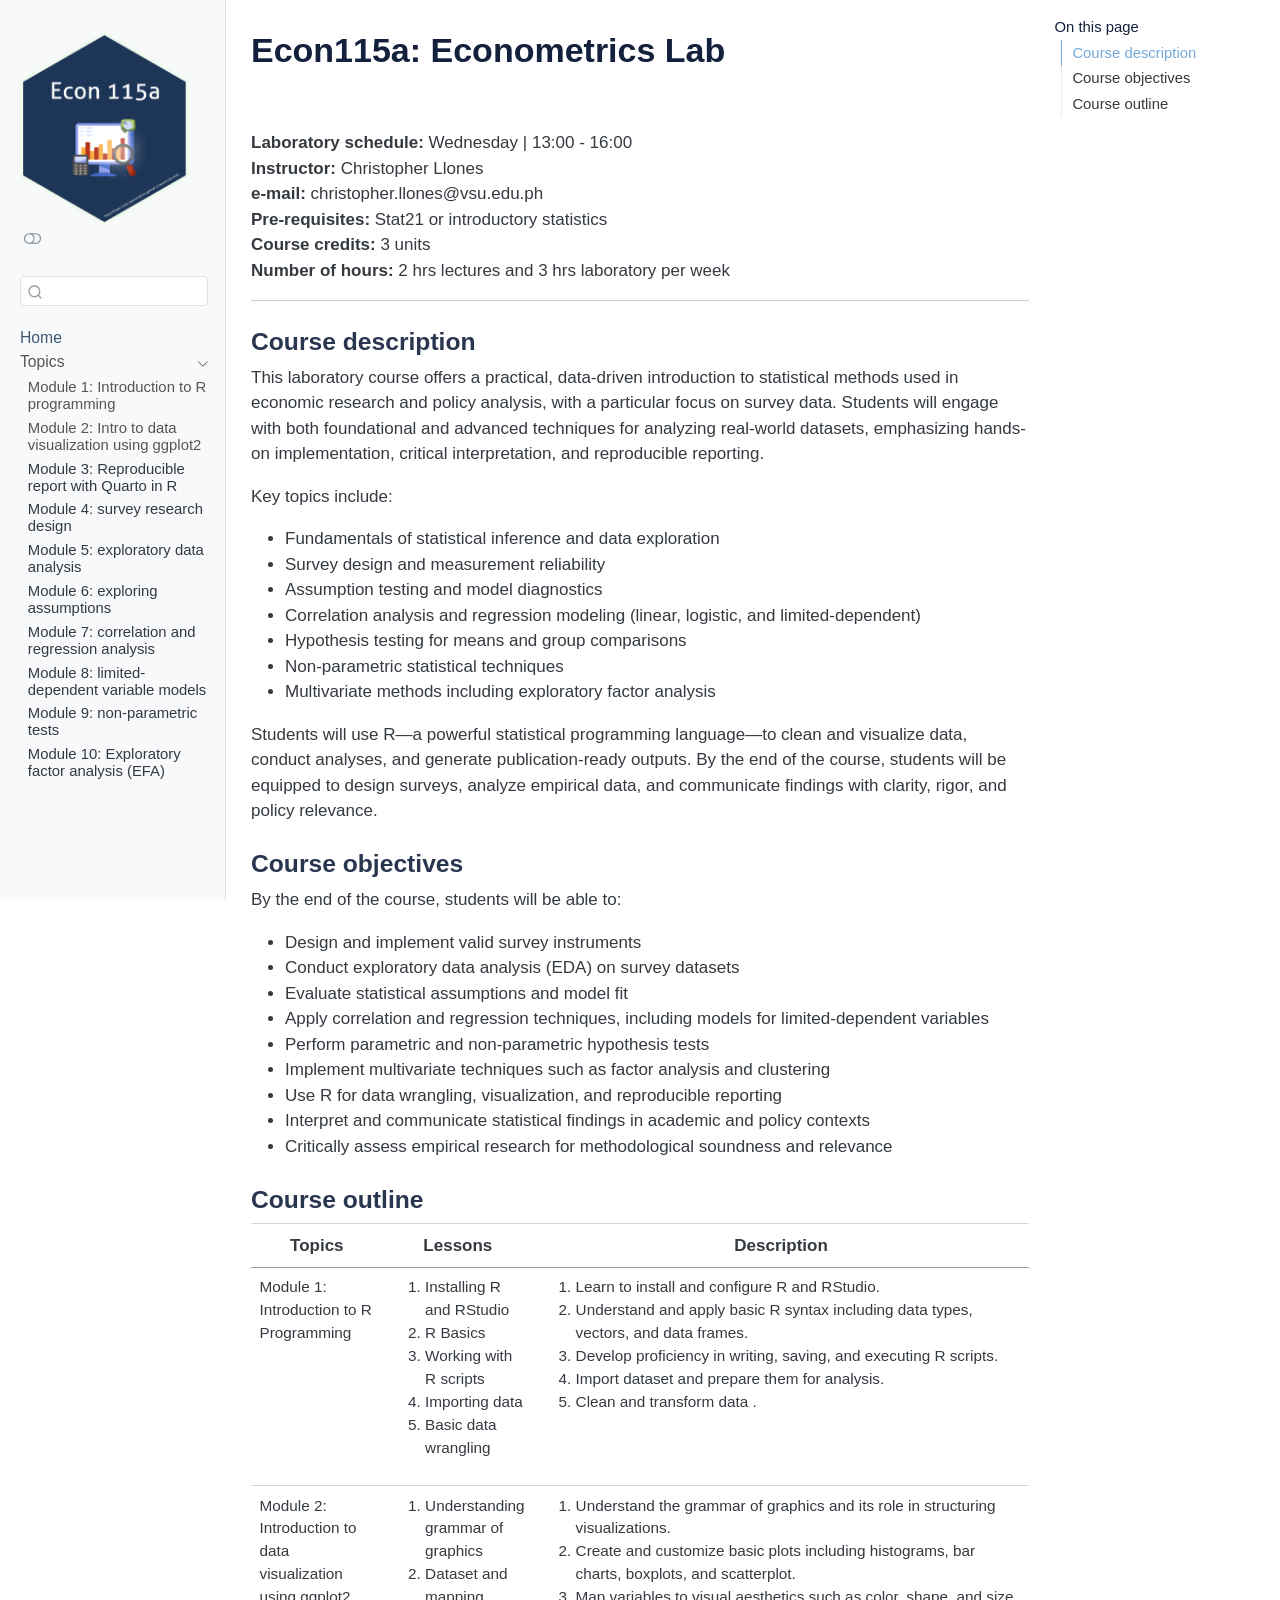
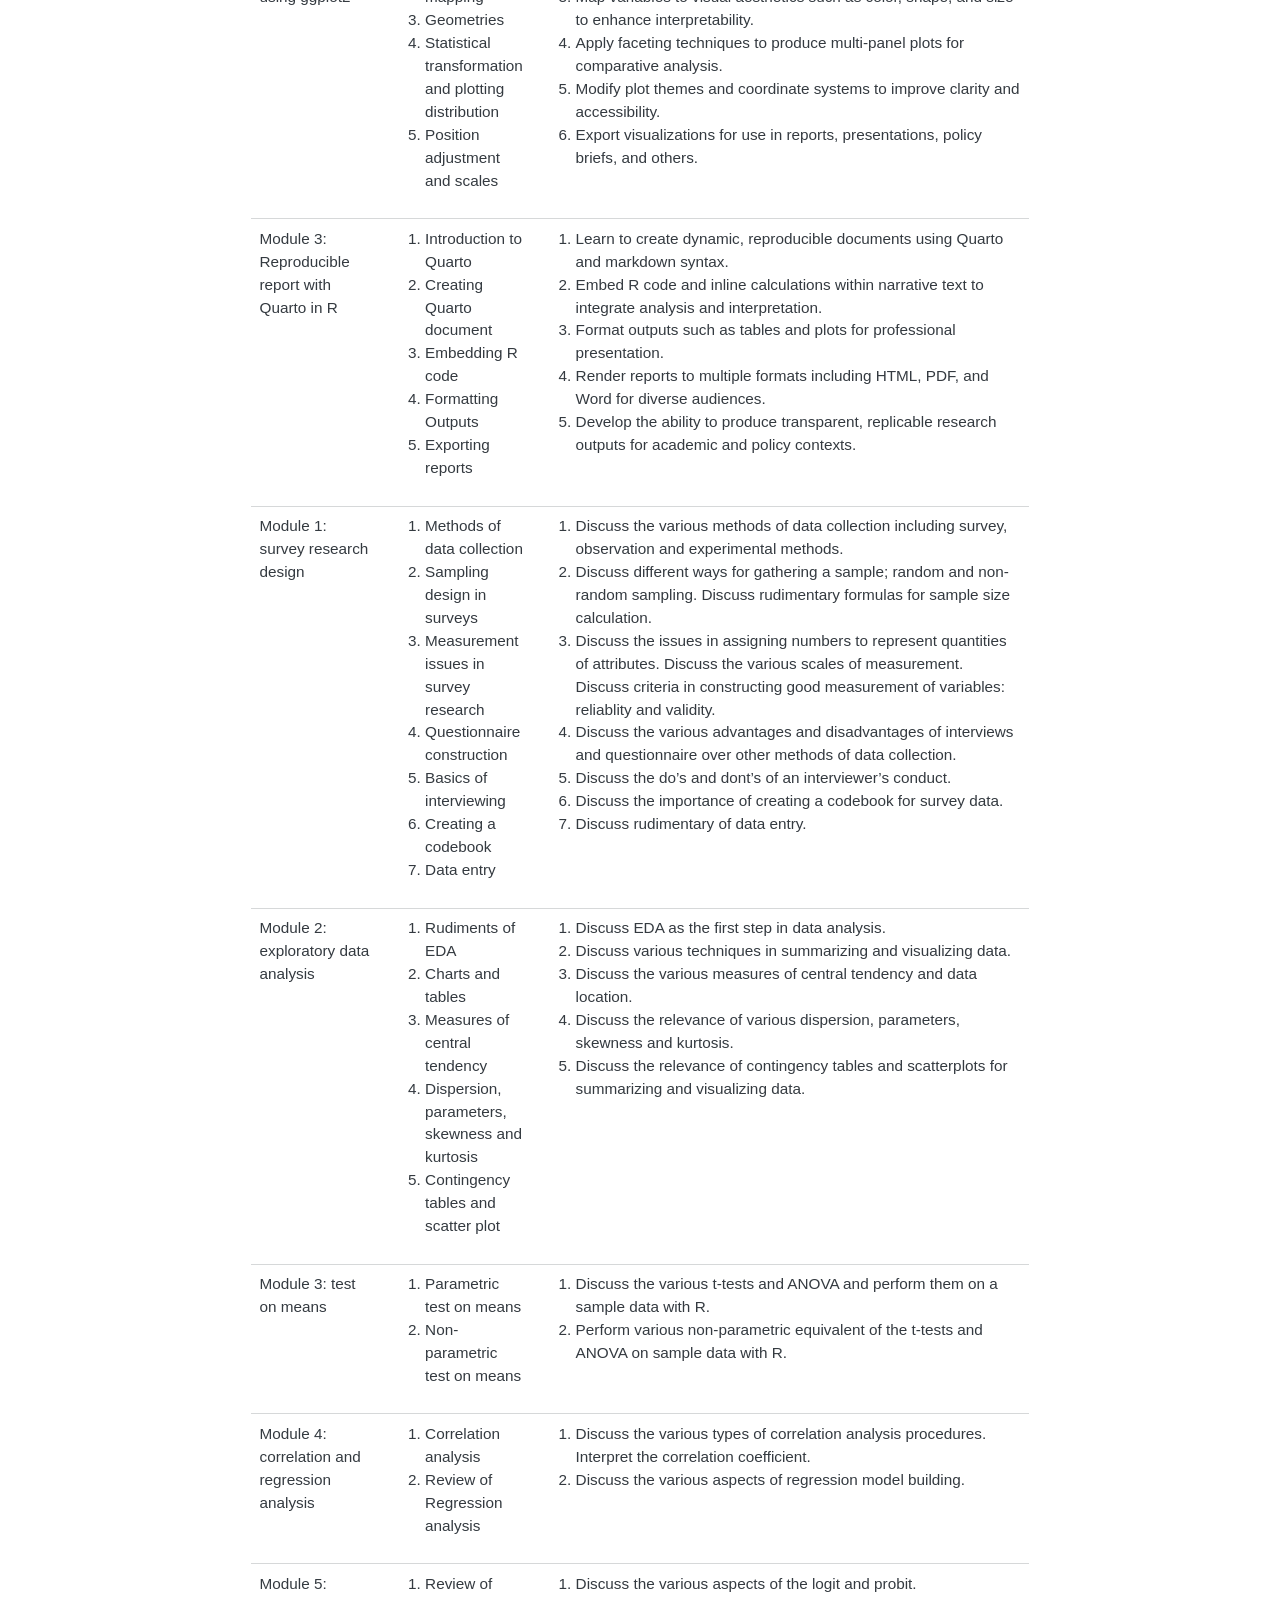
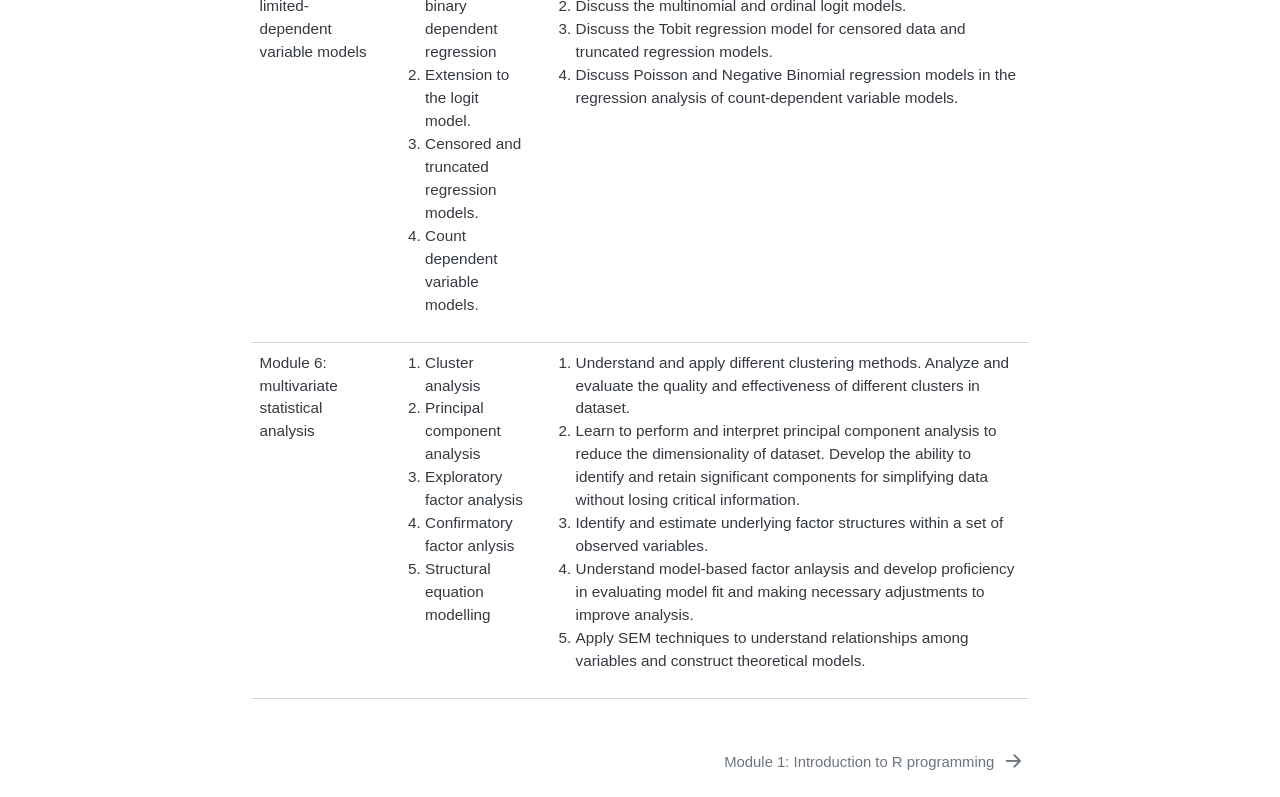
==== commit de3181f5: "updated topics side panel" ====
--- a/docs/index.html
+++ b/docs/index.html
@@ -7,7 +7,7 @@
 <meta name="viewport" content="width=device-width, initial-scale=1.0, user-scalable=yes">
 
 
-<title>Econ115a: Econometrics Lab – Econ 148</title>
+<title>Econ115a: Econometrics Lab – Econ115a lab</title>
 <style>
 code{white-space: pre-wrap;}
 span.smallcaps{font-variant: small-caps;}
@@ -206,17 +206,32 @@
 <hr>
 <section id="course-description" class="level3">
 <h3 class="anchored" data-anchor-id="course-description">Course description</h3>
-<p>Introduction to survey research and survey data analysis using R programming.</p>
+<p>This laboratory course offers a practical, data-driven introduction to statistical methods used in economic research and policy analysis, with a particular focus on survey data. Students will engage with both foundational and advanced techniques for analyzing real-world datasets, emphasizing hands-on implementation, critical interpretation, and reproducible reporting.</p>
+<p>Key topics include:</p>
+<ul>
+<li>Fundamentals of statistical inference and data exploration</li>
+<li>Survey design and measurement reliability</li>
+<li>Assumption testing and model diagnostics</li>
+<li>Correlation analysis and regression modeling (linear, logistic, and limited-dependent)</li>
+<li>Hypothesis testing for means and group comparisons</li>
+<li>Non-parametric statistical techniques</li>
+<li>Multivariate methods including exploratory factor analysis</li>
+</ul>
+<p>Students will use R—a powerful statistical programming language—to clean and visualize data, conduct analyses, and generate publication-ready outputs. By the end of the course, students will be equipped to design surveys, analyze empirical data, and communicate findings with clarity, rigor, and policy relevance.</p>
 </section>
 <section id="course-objectives" class="level3">
 <h3 class="anchored" data-anchor-id="course-objectives">Course objectives</h3>
+<p>By the end of the course, students will be able to:</p>
 <ul>
-<li>Create a valid and reliable survey questionnaire and survey codebook.</li>
-<li>Perform exploratory data analysis on survey data using R programming.</li>
-<li>Perform Parametric and Non-Parametric Test on Means using R.</li>
-<li>Perform correlation analysis and build a regression model explaining relationship of certain economic variables in R.</li>
-<li>Perform regression analysis on limited dependent variables in R.</li>
-<li>Perform various techniques of multivariate data analysis in the R statistical software.</li>
+<li>Design and implement valid survey instruments</li>
+<li>Conduct exploratory data analysis (EDA) on survey datasets</li>
+<li>Evaluate statistical assumptions and model fit</li>
+<li>Apply correlation and regression techniques, including models for limited-dependent variables</li>
+<li>Perform parametric and non-parametric hypothesis tests</li>
+<li>Implement multivariate techniques such as factor analysis and clustering</li>
+<li>Use R for data wrangling, visualization, and reproducible reporting</li>
+<li>Interpret and communicate statistical findings in academic and policy contexts</li>
+<li>Critically assess empirical research for methodological soundness and relevance</li>
 </ul>
 </section>
 <section id="course-outline" class="level3">
@@ -620,7 +635,7 @@
   }
     var localhostRegex = new RegExp(/^(?:http|https):\/\/localhost\:?[0-9]*\//);
     var mailtoRegex = new RegExp(/^mailto:/);
-      var filterRegex = new RegExp("https:\/\/econ148-analytical-stat-package\.github\.io\/econ148-site\/");
+      var filterRegex = new RegExp("https:\/\/econ-115a-econometrics\.github\.io\/econ115a-lab-site\/");
     var isInternal = (href) => {
         return filterRegex.test(href) || localhostRegex.test(href) || mailtoRegex.test(href);
     }
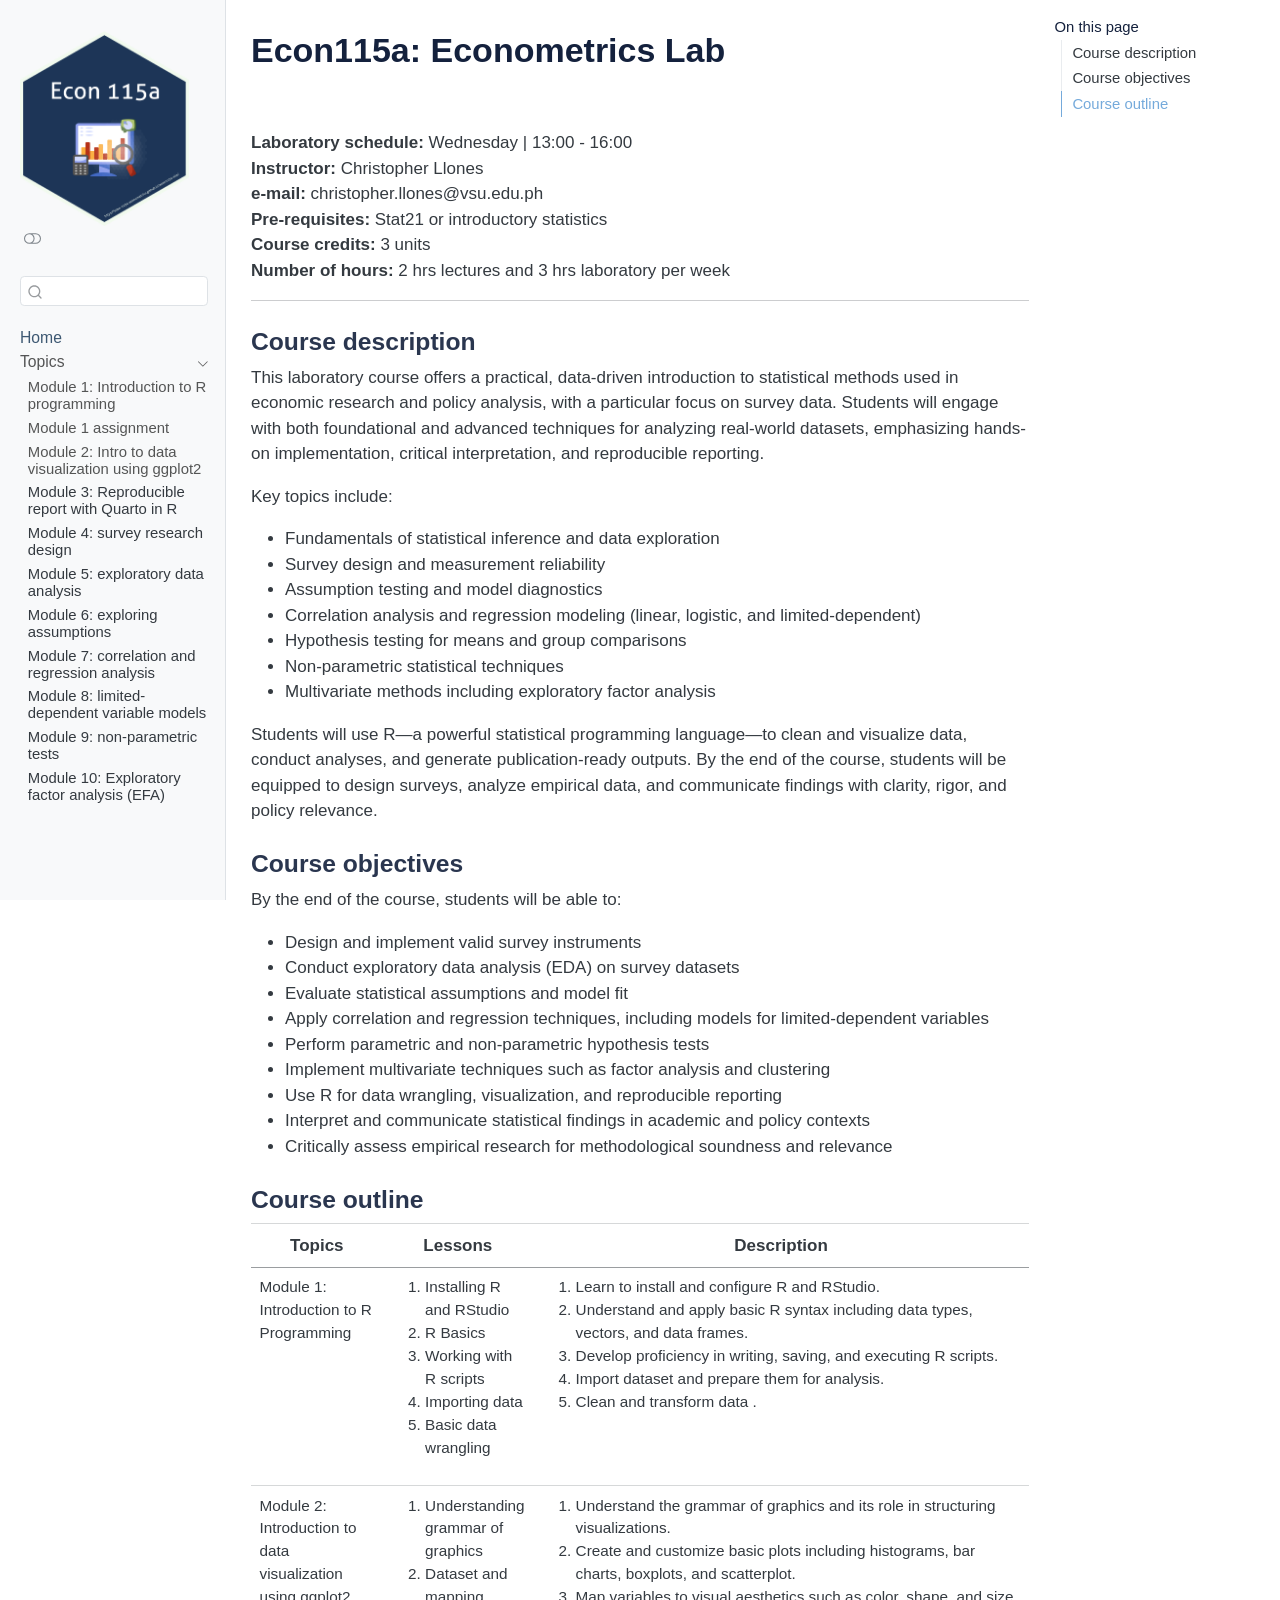
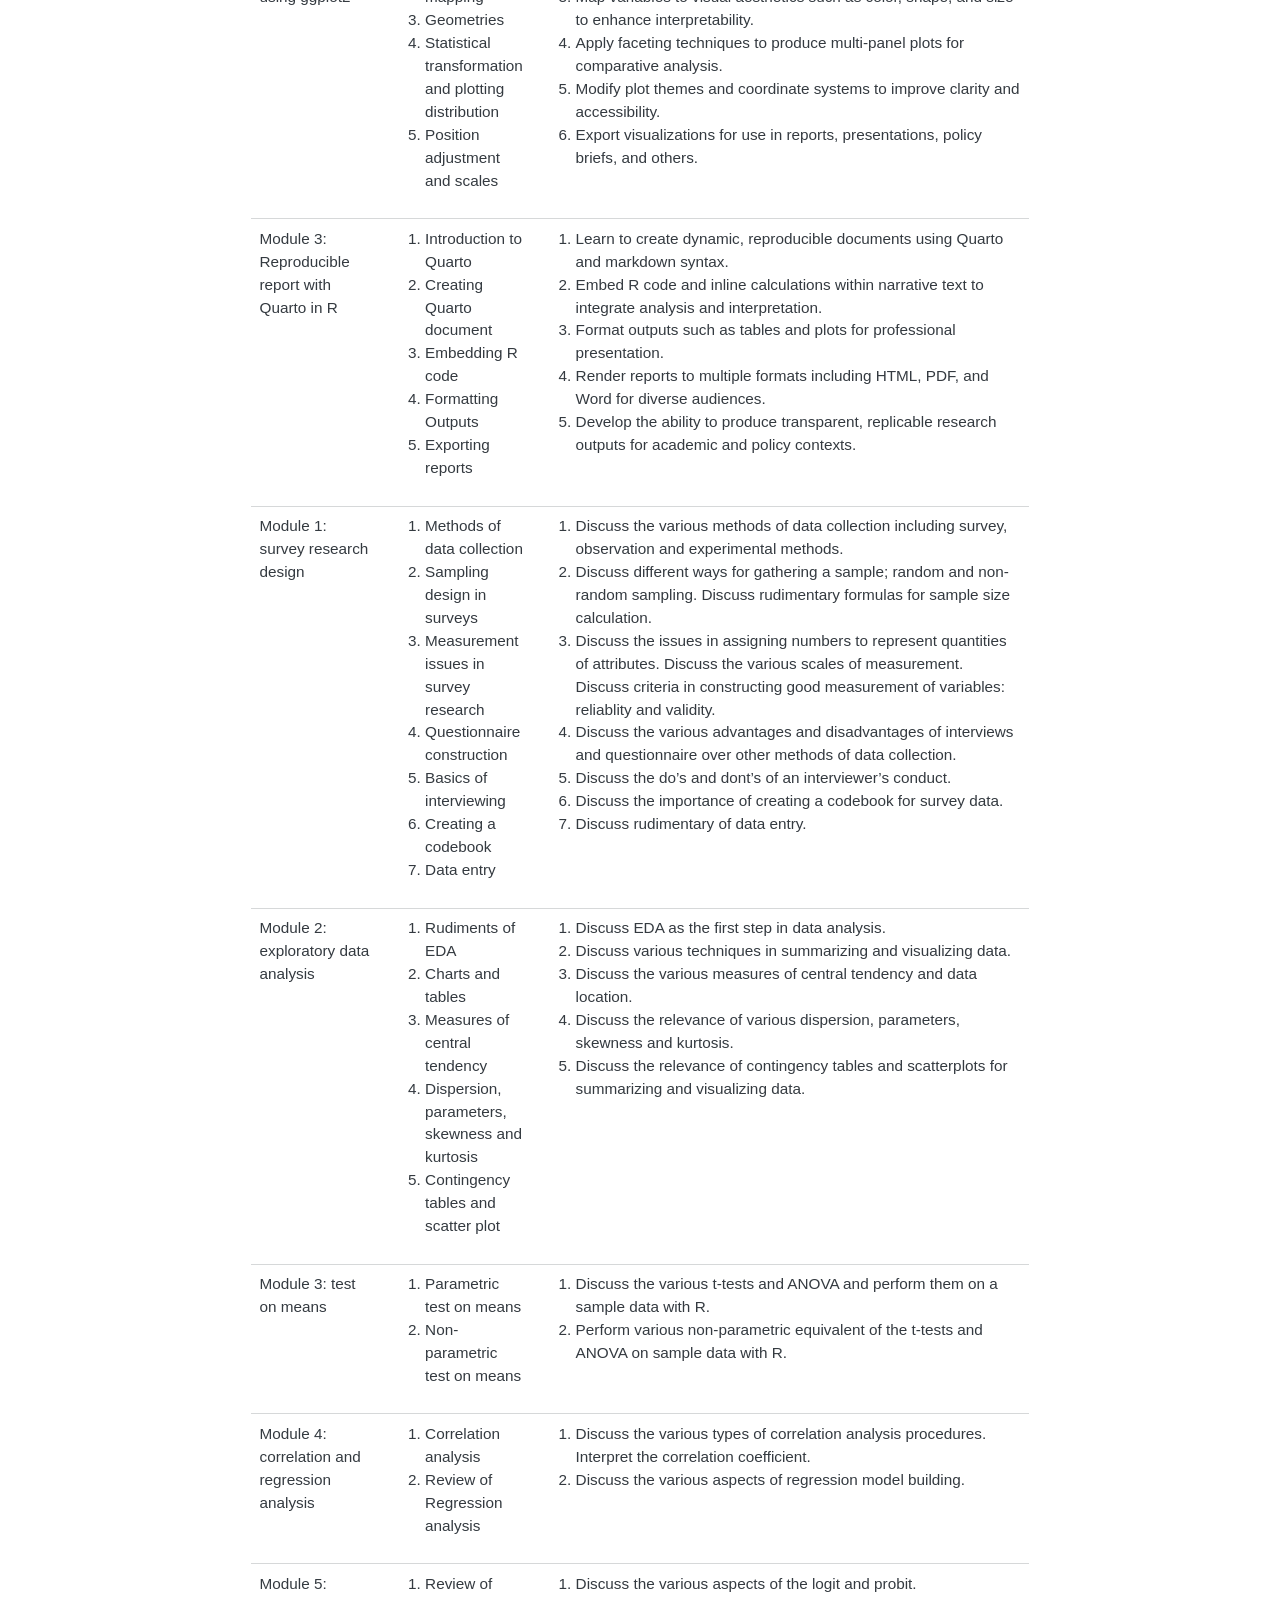
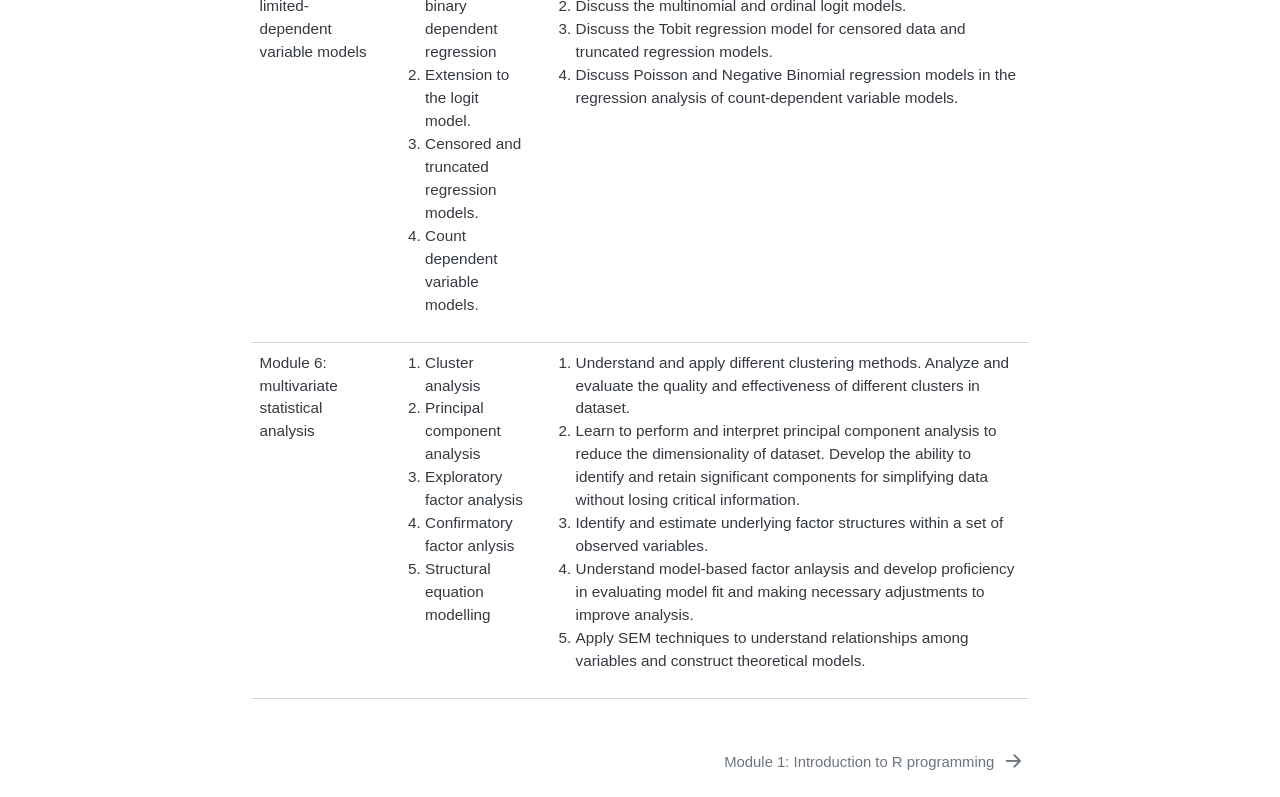
==== commit 6c10d8cb: "econ115a assignment1 ini" ====
--- a/docs/index.html
+++ b/docs/index.html
@@ -2,7 +2,7 @@
 <html xmlns="http://www.w3.org/1999/xhtml" lang="en" xml:lang="en"><head>
 
 <meta charset="utf-8">
-<meta name="generator" content="quarto-1.6.42">
+<meta name="generator" content="quarto-1.7.32">
 
 <meta name="viewport" content="width=device-width, initial-scale=1.0, user-scalable=yes">
 
@@ -31,17 +31,20 @@
 <meta name="quarto:offset" content="./">
 <link href="./m1-intro-r.html" rel="next">
 <link href="./plot/econ115a-hex-logo.png" rel="icon" type="image/png">
-<script src="site_libs/quarto-html/quarto.js"></script>
+<script src="site_libs/quarto-html/quarto.js" type="module"></script>
+<script src="site_libs/quarto-html/tabsets/tabsets.js" type="module"></script>
 <script src="site_libs/quarto-html/popper.min.js"></script>
 <script src="site_libs/quarto-html/tippy.umd.min.js"></script>
 <script src="site_libs/quarto-html/anchor.min.js"></script>
 <link href="site_libs/quarto-html/tippy.css" rel="stylesheet">
-<link href="site_libs/quarto-html/quarto-syntax-highlighting-2f5df379a58b258e96c21c0638c20c03.css" rel="stylesheet" class="quarto-color-scheme" id="quarto-text-highlighting-styles">
-<link href="site_libs/quarto-html/quarto-syntax-highlighting-dark-b53751a350365c71b6c909e95f209ed1.css" rel="prefetch" class="quarto-color-scheme quarto-color-alternate" id="quarto-text-highlighting-styles">
+<link href="site_libs/quarto-html/quarto-syntax-highlighting-37eea08aefeeee20ff55810ff984fec1.css" rel="stylesheet" class="quarto-color-scheme" id="quarto-text-highlighting-styles">
+<link href="site_libs/quarto-html/quarto-syntax-highlighting-dark-2fef5ea3f8957b3e4ecc936fc74692ca.css" rel="stylesheet" class="quarto-color-scheme quarto-color-alternate" id="quarto-text-highlighting-styles">
+<link href="site_libs/quarto-html/quarto-syntax-highlighting-37eea08aefeeee20ff55810ff984fec1.css" rel="stylesheet" class="quarto-color-scheme-extra" id="quarto-text-highlighting-styles">
 <script src="site_libs/bootstrap/bootstrap.min.js"></script>
 <link href="site_libs/bootstrap/bootstrap-icons.css" rel="stylesheet">
-<link href="site_libs/bootstrap/bootstrap-55680aca77aab0919a7a914f8007907e.min.css" rel="stylesheet" append-hash="true" class="quarto-color-scheme" id="quarto-bootstrap" data-mode="light">
-<link href="site_libs/bootstrap/bootstrap-dark-8af8c540feb98deb536fd7436f0d7318.min.css" rel="prefetch" append-hash="true" class="quarto-color-scheme quarto-color-alternate" id="quarto-bootstrap" data-mode="dark">
+<link href="site_libs/bootstrap/bootstrap-9d32788644010c1177e19e481e8179ed.min.css" rel="stylesheet" append-hash="true" class="quarto-color-scheme" id="quarto-bootstrap" data-mode="light">
+<link href="site_libs/bootstrap/bootstrap-dark-8991eacc4a55f1385cc4d996f833627e.min.css" rel="stylesheet" append-hash="true" class="quarto-color-scheme quarto-color-alternate" id="quarto-bootstrap" data-mode="dark">
+<link href="site_libs/bootstrap/bootstrap-9d32788644010c1177e19e481e8179ed.min.css" rel="stylesheet" append-hash="true" class="quarto-color-scheme-extra" id="quarto-bootstrap" data-mode="light">
 <script id="quarto-search-options" type="application/json">{
   "location": "sidebar",
   "copy-button": false,
@@ -73,7 +76,169 @@
 
 </head>
 
-<body class="nav-sidebar docked">
+<body class="nav-sidebar docked quarto-light"><script id="quarto-html-before-body" type="application/javascript">
+    const toggleBodyColorMode = (bsSheetEl) => {
+      const mode = bsSheetEl.getAttribute("data-mode");
+      const bodyEl = window.document.querySelector("body");
+      if (mode === "dark") {
+        bodyEl.classList.add("quarto-dark");
+        bodyEl.classList.remove("quarto-light");
+      } else {
+        bodyEl.classList.add("quarto-light");
+        bodyEl.classList.remove("quarto-dark");
+      }
+    }
+    const toggleBodyColorPrimary = () => {
+      const bsSheetEl = window.document.querySelector("link#quarto-bootstrap:not([rel=disabled-stylesheet])");
+      if (bsSheetEl) {
+        toggleBodyColorMode(bsSheetEl);
+      }
+    }
+    const setColorSchemeToggle = (alternate) => {
+      const toggles = window.document.querySelectorAll('.quarto-color-scheme-toggle');
+      for (let i=0; i < toggles.length; i++) {
+        const toggle = toggles[i];
+        if (toggle) {
+          if (alternate) {
+            toggle.classList.add("alternate");
+          } else {
+            toggle.classList.remove("alternate");
+          }
+        }
+      }
+    };
+    const toggleColorMode = (alternate) => {
+      // Switch the stylesheets
+      const primaryStylesheets = window.document.querySelectorAll('link.quarto-color-scheme:not(.quarto-color-alternate)');
+      const alternateStylesheets = window.document.querySelectorAll('link.quarto-color-scheme.quarto-color-alternate');
+      manageTransitions('#quarto-margin-sidebar .nav-link', false);
+      if (alternate) {
+        // note: dark is layered on light, we don't disable primary!
+        enableStylesheet(alternateStylesheets);
+        for (const sheetNode of alternateStylesheets) {
+          if (sheetNode.id === "quarto-bootstrap") {
+            toggleBodyColorMode(sheetNode);
+          }
+        }
+      } else {
+        disableStylesheet(alternateStylesheets);
+        enableStylesheet(primaryStylesheets)
+        toggleBodyColorPrimary();
+      }
+      manageTransitions('#quarto-margin-sidebar .nav-link', true);
+      // Switch the toggles
+      setColorSchemeToggle(alternate)
+      // Hack to workaround the fact that safari doesn't
+      // properly recolor the scrollbar when toggling (#1455)
+      if (navigator.userAgent.indexOf('Safari') > 0 && navigator.userAgent.indexOf('Chrome') == -1) {
+        manageTransitions("body", false);
+        window.scrollTo(0, 1);
+        setTimeout(() => {
+          window.scrollTo(0, 0);
+          manageTransitions("body", true);
+        }, 40);
+      }
+    }
+    const disableStylesheet = (stylesheets) => {
+      for (let i=0; i < stylesheets.length; i++) {
+        const stylesheet = stylesheets[i];
+        stylesheet.rel = 'disabled-stylesheet';
+      }
+    }
+    const enableStylesheet = (stylesheets) => {
+      for (let i=0; i < stylesheets.length; i++) {
+        const stylesheet = stylesheets[i];
+        if(stylesheet.rel !== 'stylesheet') { // for Chrome, which will still FOUC without this check
+          stylesheet.rel = 'stylesheet';
+        }
+      }
+    }
+    const manageTransitions = (selector, allowTransitions) => {
+      const els = window.document.querySelectorAll(selector);
+      for (let i=0; i < els.length; i++) {
+        const el = els[i];
+        if (allowTransitions) {
+          el.classList.remove('notransition');
+        } else {
+          el.classList.add('notransition');
+        }
+      }
+    }
+    const isFileUrl = () => {
+      return window.location.protocol === 'file:';
+    }
+    const hasAlternateSentinel = () => {
+      let styleSentinel = getColorSchemeSentinel();
+      if (styleSentinel !== null) {
+        return styleSentinel === "alternate";
+      } else {
+        return false;
+      }
+    }
+    const setStyleSentinel = (alternate) => {
+      const value = alternate ? "alternate" : "default";
+      if (!isFileUrl()) {
+        window.localStorage.setItem("quarto-color-scheme", value);
+      } else {
+        localAlternateSentinel = value;
+      }
+    }
+    const getColorSchemeSentinel = () => {
+      if (!isFileUrl()) {
+        const storageValue = window.localStorage.getItem("quarto-color-scheme");
+        return storageValue != null ? storageValue : localAlternateSentinel;
+      } else {
+        return localAlternateSentinel;
+      }
+    }
+    const toggleGiscusIfUsed = (isAlternate, darkModeDefault) => {
+      const baseTheme = document.querySelector('#giscus-base-theme')?.value ?? 'light';
+      const alternateTheme = document.querySelector('#giscus-alt-theme')?.value ?? 'dark';
+      let newTheme = '';
+      if(authorPrefersDark) {
+        newTheme = isAlternate ? baseTheme : alternateTheme;
+      } else {
+        newTheme = isAlternate ? alternateTheme : baseTheme;
+      }
+      const changeGiscusTheme = () => {
+        // From: https://github.com/giscus/giscus/issues/336
+        const sendMessage = (message) => {
+          const iframe = document.querySelector('iframe.giscus-frame');
+          if (!iframe) return;
+          iframe.contentWindow.postMessage({ giscus: message }, 'https://giscus.app');
+        }
+        sendMessage({
+          setConfig: {
+            theme: newTheme
+          }
+        });
+      }
+      const isGiscussLoaded = window.document.querySelector('iframe.giscus-frame') !== null;
+      if (isGiscussLoaded) {
+        changeGiscusTheme();
+      }
+    };
+    const authorPrefersDark = false;
+    const darkModeDefault = authorPrefersDark;
+      document.querySelector('link#quarto-text-highlighting-styles.quarto-color-scheme-extra').rel = 'disabled-stylesheet';
+      document.querySelector('link#quarto-bootstrap.quarto-color-scheme-extra').rel = 'disabled-stylesheet';
+    let localAlternateSentinel = darkModeDefault ? 'alternate' : 'default';
+    // Dark / light mode switch
+    window.quartoToggleColorScheme = () => {
+      // Read the current dark / light value
+      let toAlternate = !hasAlternateSentinel();
+      toggleColorMode(toAlternate);
+      setStyleSentinel(toAlternate);
+      toggleGiscusIfUsed(toAlternate, darkModeDefault);
+      window.dispatchEvent(new Event('resize'));
+    };
+    // Switch to dark mode if need be
+    if (hasAlternateSentinel()) {
+      toggleColorMode(true);
+    } else {
+      toggleColorMode(false);
+    }
+  </script>
 
 <div id="quarto-search-results"></div>
   <header id="quarto-header" class="headroom fixed-top">
@@ -133,6 +298,12 @@
 </li>
           <li class="sidebar-item">
   <div class="sidebar-item-container"> 
+  <a href="./01-assignment1-coffee-sales.html" class="sidebar-item-text sidebar-link">
+ <span class="menu-text">Module 1 assignment</span></a>
+  </div>
+</li>
+          <li class="sidebar-item">
+  <div class="sidebar-item-container"> 
   <a href="./m2-intro-data-viz-ggplot.html" class="sidebar-item-text sidebar-link">
  <span class="menu-text">Module 2: Intro to data visualization using ggplot2</span></a>
   </div>
@@ -181,6 +352,7 @@
     </div>
 <!-- main -->
 <main class="content" id="quarto-document-content">
+
 
 <header id="title-block-header" class="quarto-title-block default">
 <div class="quarto-title">
@@ -402,380 +574,255 @@
 
 </main> <!-- /main -->
 <script id="quarto-html-after-body" type="application/javascript">
-window.document.addEventListener("DOMContentLoaded", function (event) {
-  const toggleBodyColorMode = (bsSheetEl) => {
-    const mode = bsSheetEl.getAttribute("data-mode");
-    const bodyEl = window.document.querySelector("body");
-    if (mode === "dark") {
-      bodyEl.classList.add("quarto-dark");
-      bodyEl.classList.remove("quarto-light");
-    } else {
-      bodyEl.classList.add("quarto-light");
-      bodyEl.classList.remove("quarto-dark");
-    }
-  }
-  const toggleBodyColorPrimary = () => {
-    const bsSheetEl = window.document.querySelector("link#quarto-bootstrap");
-    if (bsSheetEl) {
-      toggleBodyColorMode(bsSheetEl);
-    }
-  }
-  toggleBodyColorPrimary();  
-  const disableStylesheet = (stylesheets) => {
-    for (let i=0; i < stylesheets.length; i++) {
-      const stylesheet = stylesheets[i];
-      stylesheet.rel = 'prefetch';
-    }
-  }
-  const enableStylesheet = (stylesheets) => {
-    for (let i=0; i < stylesheets.length; i++) {
-      const stylesheet = stylesheets[i];
-      stylesheet.rel = 'stylesheet';
-    }
-  }
-  const manageTransitions = (selector, allowTransitions) => {
-    const els = window.document.querySelectorAll(selector);
-    for (let i=0; i < els.length; i++) {
-      const el = els[i];
-      if (allowTransitions) {
-        el.classList.remove('notransition');
+  window.document.addEventListener("DOMContentLoaded", function (event) {
+    // Ensure there is a toggle, if there isn't float one in the top right
+    if (window.document.querySelector('.quarto-color-scheme-toggle') === null) {
+      const a = window.document.createElement('a');
+      a.classList.add('top-right');
+      a.classList.add('quarto-color-scheme-toggle');
+      a.href = "";
+      a.onclick = function() { try { window.quartoToggleColorScheme(); } catch {} return false; };
+      const i = window.document.createElement("i");
+      i.classList.add('bi');
+      a.appendChild(i);
+      window.document.body.appendChild(a);
+    }
+    setColorSchemeToggle(hasAlternateSentinel())
+    const icon = "";
+    const anchorJS = new window.AnchorJS();
+    anchorJS.options = {
+      placement: 'right',
+      icon: icon
+    };
+    anchorJS.add('.anchored');
+    const isCodeAnnotation = (el) => {
+      for (const clz of el.classList) {
+        if (clz.startsWith('code-annotation-')) {                     
+          return true;
+        }
+      }
+      return false;
+    }
+    const onCopySuccess = function(e) {
+      // button target
+      const button = e.trigger;
+      // don't keep focus
+      button.blur();
+      // flash "checked"
+      button.classList.add('code-copy-button-checked');
+      var currentTitle = button.getAttribute("title");
+      button.setAttribute("title", "Copied!");
+      let tooltip;
+      if (window.bootstrap) {
+        button.setAttribute("data-bs-toggle", "tooltip");
+        button.setAttribute("data-bs-placement", "left");
+        button.setAttribute("data-bs-title", "Copied!");
+        tooltip = new bootstrap.Tooltip(button, 
+          { trigger: "manual", 
+            customClass: "code-copy-button-tooltip",
+            offset: [0, -8]});
+        tooltip.show();    
+      }
+      setTimeout(function() {
+        if (tooltip) {
+          tooltip.hide();
+          button.removeAttribute("data-bs-title");
+          button.removeAttribute("data-bs-toggle");
+          button.removeAttribute("data-bs-placement");
+        }
+        button.setAttribute("title", currentTitle);
+        button.classList.remove('code-copy-button-checked');
+      }, 1000);
+      // clear code selection
+      e.clearSelection();
+    }
+    const getTextToCopy = function(trigger) {
+        const codeEl = trigger.previousElementSibling.cloneNode(true);
+        for (const childEl of codeEl.children) {
+          if (isCodeAnnotation(childEl)) {
+            childEl.remove();
+          }
+        }
+        return codeEl.innerText;
+    }
+    const clipboard = new window.ClipboardJS('.code-copy-button:not([data-in-quarto-modal])', {
+      text: getTextToCopy
+    });
+    clipboard.on('success', onCopySuccess);
+    if (window.document.getElementById('quarto-embedded-source-code-modal')) {
+      const clipboardModal = new window.ClipboardJS('.code-copy-button[data-in-quarto-modal]', {
+        text: getTextToCopy,
+        container: window.document.getElementById('quarto-embedded-source-code-modal')
+      });
+      clipboardModal.on('success', onCopySuccess);
+    }
+      var localhostRegex = new RegExp(/^(?:http|https):\/\/localhost\:?[0-9]*\//);
+      var mailtoRegex = new RegExp(/^mailto:/);
+        var filterRegex = new RegExp("https:\/\/econ-115a-econometrics\.github\.io\/econ115a-lab-site\/");
+      var isInternal = (href) => {
+          return filterRegex.test(href) || localhostRegex.test(href) || mailtoRegex.test(href);
+      }
+      // Inspect non-navigation links and adorn them if external
+     var links = window.document.querySelectorAll('a[href]:not(.nav-link):not(.navbar-brand):not(.toc-action):not(.sidebar-link):not(.sidebar-item-toggle):not(.pagination-link):not(.no-external):not([aria-hidden]):not(.dropdown-item):not(.quarto-navigation-tool):not(.about-link)');
+      for (var i=0; i<links.length; i++) {
+        const link = links[i];
+        if (!isInternal(link.href)) {
+          // undo the damage that might have been done by quarto-nav.js in the case of
+          // links that we want to consider external
+          if (link.dataset.originalHref !== undefined) {
+            link.href = link.dataset.originalHref;
+          }
+        }
+      }
+    function tippyHover(el, contentFn, onTriggerFn, onUntriggerFn) {
+      const config = {
+        allowHTML: true,
+        maxWidth: 500,
+        delay: 100,
+        arrow: false,
+        appendTo: function(el) {
+            return el.parentElement;
+        },
+        interactive: true,
+        interactiveBorder: 10,
+        theme: 'quarto',
+        placement: 'bottom-start',
+      };
+      if (contentFn) {
+        config.content = contentFn;
+      }
+      if (onTriggerFn) {
+        config.onTrigger = onTriggerFn;
+      }
+      if (onUntriggerFn) {
+        config.onUntrigger = onUntriggerFn;
+      }
+      window.tippy(el, config); 
+    }
+    const noterefs = window.document.querySelectorAll('a[role="doc-noteref"]');
+    for (var i=0; i<noterefs.length; i++) {
+      const ref = noterefs[i];
+      tippyHover(ref, function() {
+        // use id or data attribute instead here
+        let href = ref.getAttribute('data-footnote-href') || ref.getAttribute('href');
+        try { href = new URL(href).hash; } catch {}
+        const id = href.replace(/^#\/?/, "");
+        const note = window.document.getElementById(id);
+        if (note) {
+          return note.innerHTML;
+        } else {
+          return "";
+        }
+      });
+    }
+    const xrefs = window.document.querySelectorAll('a.quarto-xref');
+    const processXRef = (id, note) => {
+      // Strip column container classes
+      const stripColumnClz = (el) => {
+        el.classList.remove("page-full", "page-columns");
+        if (el.children) {
+          for (const child of el.children) {
+            stripColumnClz(child);
+          }
+        }
+      }
+      stripColumnClz(note)
+      if (id === null || id.startsWith('sec-')) {
+        // Special case sections, only their first couple elements
+        const container = document.createElement("div");
+        if (note.children && note.children.length > 2) {
+          container.appendChild(note.children[0].cloneNode(true));
+          for (let i = 1; i < note.children.length; i++) {
+            const child = note.children[i];
+            if (child.tagName === "P" && child.innerText === "") {
+              continue;
+            } else {
+              container.appendChild(child.cloneNode(true));
+              break;
+            }
+          }
+          if (window.Quarto?.typesetMath) {
+            window.Quarto.typesetMath(container);
+          }
+          return container.innerHTML
+        } else {
+          if (window.Quarto?.typesetMath) {
+            window.Quarto.typesetMath(note);
+          }
+          return note.innerHTML;
+        }
       } else {
-        el.classList.add('notransition');
-      }
-    }
-  }
-  const toggleGiscusIfUsed = (isAlternate, darkModeDefault) => {
-    const baseTheme = document.querySelector('#giscus-base-theme')?.value ?? 'light';
-    const alternateTheme = document.querySelector('#giscus-alt-theme')?.value ?? 'dark';
-    let newTheme = '';
-    if(darkModeDefault) {
-      newTheme = isAlternate ? baseTheme : alternateTheme;
-    } else {
-      newTheme = isAlternate ? alternateTheme : baseTheme;
-    }
-    const changeGiscusTheme = () => {
-      // From: https://github.com/giscus/giscus/issues/336
-      const sendMessage = (message) => {
-        const iframe = document.querySelector('iframe.giscus-frame');
-        if (!iframe) return;
-        iframe.contentWindow.postMessage({ giscus: message }, 'https://giscus.app');
-      }
-      sendMessage({
-        setConfig: {
-          theme: newTheme
-        }
-      });
-    }
-    const isGiscussLoaded = window.document.querySelector('iframe.giscus-frame') !== null;
-    if (isGiscussLoaded) {
-      changeGiscusTheme();
-    }
-  }
-  const toggleColorMode = (alternate) => {
-    // Switch the stylesheets
-    const alternateStylesheets = window.document.querySelectorAll('link.quarto-color-scheme.quarto-color-alternate');
-    manageTransitions('#quarto-margin-sidebar .nav-link', false);
-    if (alternate) {
-      enableStylesheet(alternateStylesheets);
-      for (const sheetNode of alternateStylesheets) {
-        if (sheetNode.id === "quarto-bootstrap") {
-          toggleBodyColorMode(sheetNode);
-        }
-      }
-    } else {
-      disableStylesheet(alternateStylesheets);
-      toggleBodyColorPrimary();
-    }
-    manageTransitions('#quarto-margin-sidebar .nav-link', true);
-    // Switch the toggles
-    const toggles = window.document.querySelectorAll('.quarto-color-scheme-toggle');
-    for (let i=0; i < toggles.length; i++) {
-      const toggle = toggles[i];
-      if (toggle) {
-        if (alternate) {
-          toggle.classList.add("alternate");     
-        } else {
-          toggle.classList.remove("alternate");
-        }
-      }
-    }
-    // Hack to workaround the fact that safari doesn't
-    // properly recolor the scrollbar when toggling (#1455)
-    if (navigator.userAgent.indexOf('Safari') > 0 && navigator.userAgent.indexOf('Chrome') == -1) {
-      manageTransitions("body", false);
-      window.scrollTo(0, 1);
-      setTimeout(() => {
-        window.scrollTo(0, 0);
-        manageTransitions("body", true);
-      }, 40);  
-    }
-  }
-  const isFileUrl = () => { 
-    return window.location.protocol === 'file:';
-  }
-  const hasAlternateSentinel = () => {  
-    let styleSentinel = getColorSchemeSentinel();
-    if (styleSentinel !== null) {
-      return styleSentinel === "alternate";
-    } else {
-      return false;
-    }
-  }
-  const setStyleSentinel = (alternate) => {
-    const value = alternate ? "alternate" : "default";
-    if (!isFileUrl()) {
-      window.localStorage.setItem("quarto-color-scheme", value);
-    } else {
-      localAlternateSentinel = value;
-    }
-  }
-  const getColorSchemeSentinel = () => {
-    if (!isFileUrl()) {
-      const storageValue = window.localStorage.getItem("quarto-color-scheme");
-      return storageValue != null ? storageValue : localAlternateSentinel;
-    } else {
-      return localAlternateSentinel;
-    }
-  }
-  const darkModeDefault = false;
-  let localAlternateSentinel = darkModeDefault ? 'alternate' : 'default';
-  // Dark / light mode switch
-  window.quartoToggleColorScheme = () => {
-    // Read the current dark / light value 
-    let toAlternate = !hasAlternateSentinel();
-    toggleColorMode(toAlternate);
-    setStyleSentinel(toAlternate);
-    toggleGiscusIfUsed(toAlternate, darkModeDefault);
-  };
-  // Ensure there is a toggle, if there isn't float one in the top right
-  if (window.document.querySelector('.quarto-color-scheme-toggle') === null) {
-    const a = window.document.createElement('a');
-    a.classList.add('top-right');
-    a.classList.add('quarto-color-scheme-toggle');
-    a.href = "";
-    a.onclick = function() { try { window.quartoToggleColorScheme(); } catch {} return false; };
-    const i = window.document.createElement("i");
-    i.classList.add('bi');
-    a.appendChild(i);
-    window.document.body.appendChild(a);
-  }
-  // Switch to dark mode if need be
-  if (hasAlternateSentinel()) {
-    toggleColorMode(true);
-  } else {
-    toggleColorMode(false);
-  }
-  const icon = "";
-  const anchorJS = new window.AnchorJS();
-  anchorJS.options = {
-    placement: 'right',
-    icon: icon
-  };
-  anchorJS.add('.anchored');
-  const isCodeAnnotation = (el) => {
-    for (const clz of el.classList) {
-      if (clz.startsWith('code-annotation-')) {                     
-        return true;
-      }
-    }
-    return false;
-  }
-  const onCopySuccess = function(e) {
-    // button target
-    const button = e.trigger;
-    // don't keep focus
-    button.blur();
-    // flash "checked"
-    button.classList.add('code-copy-button-checked');
-    var currentTitle = button.getAttribute("title");
-    button.setAttribute("title", "Copied!");
-    let tooltip;
-    if (window.bootstrap) {
-      button.setAttribute("data-bs-toggle", "tooltip");
-      button.setAttribute("data-bs-placement", "left");
-      button.setAttribute("data-bs-title", "Copied!");
-      tooltip = new bootstrap.Tooltip(button, 
-        { trigger: "manual", 
-          customClass: "code-copy-button-tooltip",
-          offset: [0, -8]});
-      tooltip.show();    
-    }
-    setTimeout(function() {
-      if (tooltip) {
-        tooltip.hide();
-        button.removeAttribute("data-bs-title");
-        button.removeAttribute("data-bs-toggle");
-        button.removeAttribute("data-bs-placement");
-      }
-      button.setAttribute("title", currentTitle);
-      button.classList.remove('code-copy-button-checked');
-    }, 1000);
-    // clear code selection
-    e.clearSelection();
-  }
-  const getTextToCopy = function(trigger) {
-      const codeEl = trigger.previousElementSibling.cloneNode(true);
-      for (const childEl of codeEl.children) {
-        if (isCodeAnnotation(childEl)) {
-          childEl.remove();
-        }
-      }
-      return codeEl.innerText;
-  }
-  const clipboard = new window.ClipboardJS('.code-copy-button:not([data-in-quarto-modal])', {
-    text: getTextToCopy
-  });
-  clipboard.on('success', onCopySuccess);
-  if (window.document.getElementById('quarto-embedded-source-code-modal')) {
-    const clipboardModal = new window.ClipboardJS('.code-copy-button[data-in-quarto-modal]', {
-      text: getTextToCopy,
-      container: window.document.getElementById('quarto-embedded-source-code-modal')
-    });
-    clipboardModal.on('success', onCopySuccess);
-  }
-    var localhostRegex = new RegExp(/^(?:http|https):\/\/localhost\:?[0-9]*\//);
-    var mailtoRegex = new RegExp(/^mailto:/);
-      var filterRegex = new RegExp("https:\/\/econ-115a-econometrics\.github\.io\/econ115a-lab-site\/");
-    var isInternal = (href) => {
-        return filterRegex.test(href) || localhostRegex.test(href) || mailtoRegex.test(href);
-    }
-    // Inspect non-navigation links and adorn them if external
- 	var links = window.document.querySelectorAll('a[href]:not(.nav-link):not(.navbar-brand):not(.toc-action):not(.sidebar-link):not(.sidebar-item-toggle):not(.pagination-link):not(.no-external):not([aria-hidden]):not(.dropdown-item):not(.quarto-navigation-tool):not(.about-link)');
-    for (var i=0; i<links.length; i++) {
-      const link = links[i];
-      if (!isInternal(link.href)) {
-        // undo the damage that might have been done by quarto-nav.js in the case of
-        // links that we want to consider external
-        if (link.dataset.originalHref !== undefined) {
-          link.href = link.dataset.originalHref;
-        }
-      }
-    }
-  function tippyHover(el, contentFn, onTriggerFn, onUntriggerFn) {
-    const config = {
-      allowHTML: true,
-      maxWidth: 500,
-      delay: 100,
-      arrow: false,
-      appendTo: function(el) {
-          return el.parentElement;
-      },
-      interactive: true,
-      interactiveBorder: 10,
-      theme: 'quarto',
-      placement: 'bottom-start',
-    };
-    if (contentFn) {
-      config.content = contentFn;
-    }
-    if (onTriggerFn) {
-      config.onTrigger = onTriggerFn;
-    }
-    if (onUntriggerFn) {
-      config.onUntrigger = onUntriggerFn;
-    }
-    window.tippy(el, config); 
-  }
-  const noterefs = window.document.querySelectorAll('a[role="doc-noteref"]');
-  for (var i=0; i<noterefs.length; i++) {
-    const ref = noterefs[i];
-    tippyHover(ref, function() {
-      // use id or data attribute instead here
-      let href = ref.getAttribute('data-footnote-href') || ref.getAttribute('href');
-      try { href = new URL(href).hash; } catch {}
-      const id = href.replace(/^#\/?/, "");
-      const note = window.document.getElementById(id);
-      if (note) {
-        return note.innerHTML;
-      } else {
-        return "";
-      }
-    });
-  }
-  const xrefs = window.document.querySelectorAll('a.quarto-xref');
-  const processXRef = (id, note) => {
-    // Strip column container classes
-    const stripColumnClz = (el) => {
-      el.classList.remove("page-full", "page-columns");
-      if (el.children) {
-        for (const child of el.children) {
-          stripColumnClz(child);
-        }
-      }
-    }
-    stripColumnClz(note)
-    if (id === null || id.startsWith('sec-')) {
-      // Special case sections, only their first couple elements
-      const container = document.createElement("div");
-      if (note.children && note.children.length > 2) {
-        container.appendChild(note.children[0].cloneNode(true));
-        for (let i = 1; i < note.children.length; i++) {
-          const child = note.children[i];
-          if (child.tagName === "P" && child.innerText === "") {
-            continue;
-          } else {
-            container.appendChild(child.cloneNode(true));
-            break;
-          }
-        }
-        if (window.Quarto?.typesetMath) {
-          window.Quarto.typesetMath(container);
-        }
-        return container.innerHTML
-      } else {
+        // Remove any anchor links if they are present
+        const anchorLink = note.querySelector('a.anchorjs-link');
+        if (anchorLink) {
+          anchorLink.remove();
+        }
         if (window.Quarto?.typesetMath) {
           window.Quarto.typesetMath(note);
         }
-        return note.innerHTML;
-      }
-    } else {
-      // Remove any anchor links if they are present
-      const anchorLink = note.querySelector('a.anchorjs-link');
-      if (anchorLink) {
-        anchorLink.remove();
-      }
-      if (window.Quarto?.typesetMath) {
-        window.Quarto.typesetMath(note);
-      }
-      if (note.classList.contains("callout")) {
-        return note.outerHTML;
-      } else {
-        return note.innerHTML;
-      }
-    }
-  }
-  for (var i=0; i<xrefs.length; i++) {
-    const xref = xrefs[i];
-    tippyHover(xref, undefined, function(instance) {
-      instance.disable();
-      let url = xref.getAttribute('href');
-      let hash = undefined; 
-      if (url.startsWith('#')) {
-        hash = url;
-      } else {
-        try { hash = new URL(url).hash; } catch {}
-      }
-      if (hash) {
-        const id = hash.replace(/^#\/?/, "");
-        const note = window.document.getElementById(id);
-        if (note !== null) {
-          try {
-            const html = processXRef(id, note.cloneNode(true));
-            instance.setContent(html);
-          } finally {
-            instance.enable();
-            instance.show();
-          }
+        if (note.classList.contains("callout")) {
+          return note.outerHTML;
         } else {
-          // See if we can fetch this
-          fetch(url.split('#')[0])
+          return note.innerHTML;
+        }
+      }
+    }
+    for (var i=0; i<xrefs.length; i++) {
+      const xref = xrefs[i];
+      tippyHover(xref, undefined, function(instance) {
+        instance.disable();
+        let url = xref.getAttribute('href');
+        let hash = undefined; 
+        if (url.startsWith('#')) {
+          hash = url;
+        } else {
+          try { hash = new URL(url).hash; } catch {}
+        }
+        if (hash) {
+          const id = hash.replace(/^#\/?/, "");
+          const note = window.document.getElementById(id);
+          if (note !== null) {
+            try {
+              const html = processXRef(id, note.cloneNode(true));
+              instance.setContent(html);
+            } finally {
+              instance.enable();
+              instance.show();
+            }
+          } else {
+            // See if we can fetch this
+            fetch(url.split('#')[0])
+            .then(res => res.text())
+            .then(html => {
+              const parser = new DOMParser();
+              const htmlDoc = parser.parseFromString(html, "text/html");
+              const note = htmlDoc.getElementById(id);
+              if (note !== null) {
+                const html = processXRef(id, note);
+                instance.setContent(html);
+              } 
+            }).finally(() => {
+              instance.enable();
+              instance.show();
+            });
+          }
+        } else {
+          // See if we can fetch a full url (with no hash to target)
+          // This is a special case and we should probably do some content thinning / targeting
+          fetch(url)
           .then(res => res.text())
           .then(html => {
             const parser = new DOMParser();
             const htmlDoc = parser.parseFromString(html, "text/html");
-            const note = htmlDoc.getElementById(id);
+            const note = htmlDoc.querySelector('main.content');
             if (note !== null) {
-              const html = processXRef(id, note);
+              // This should only happen for chapter cross references
+              // (since there is no id in the URL)
+              // remove the first header
+              if (note.children.length > 0 && note.children[0].tagName === "HEADER") {
+                note.children[0].remove();
+              }
+              const html = processXRef(null, note);
               instance.setContent(html);
             } 
           }).finally(() => {
@@ -783,185 +830,161 @@
             instance.show();
           });
         }
+      }, function(instance) {
+      });
+    }
+        let selectedAnnoteEl;
+        const selectorForAnnotation = ( cell, annotation) => {
+          let cellAttr = 'data-code-cell="' + cell + '"';
+          let lineAttr = 'data-code-annotation="' +  annotation + '"';
+          const selector = 'span[' + cellAttr + '][' + lineAttr + ']';
+          return selector;
+        }
+        const selectCodeLines = (annoteEl) => {
+          const doc = window.document;
+          const targetCell = annoteEl.getAttribute("data-target-cell");
+          const targetAnnotation = annoteEl.getAttribute("data-target-annotation");
+          const annoteSpan = window.document.querySelector(selectorForAnnotation(targetCell, targetAnnotation));
+          const lines = annoteSpan.getAttribute("data-code-lines").split(",");
+          const lineIds = lines.map((line) => {
+            return targetCell + "-" + line;
+          })
+          let top = null;
+          let height = null;
+          let parent = null;
+          if (lineIds.length > 0) {
+              //compute the position of the single el (top and bottom and make a div)
+              const el = window.document.getElementById(lineIds[0]);
+              top = el.offsetTop;
+              height = el.offsetHeight;
+              parent = el.parentElement.parentElement;
+            if (lineIds.length > 1) {
+              const lastEl = window.document.getElementById(lineIds[lineIds.length - 1]);
+              const bottom = lastEl.offsetTop + lastEl.offsetHeight;
+              height = bottom - top;
+            }
+            if (top !== null && height !== null && parent !== null) {
+              // cook up a div (if necessary) and position it 
+              let div = window.document.getElementById("code-annotation-line-highlight");
+              if (div === null) {
+                div = window.document.createElement("div");
+                div.setAttribute("id", "code-annotation-line-highlight");
+                div.style.position = 'absolute';
+                parent.appendChild(div);
+              }
+              div.style.top = top - 2 + "px";
+              div.style.height = height + 4 + "px";
+              div.style.left = 0;
+              let gutterDiv = window.document.getElementById("code-annotation-line-highlight-gutter");
+              if (gutterDiv === null) {
+                gutterDiv = window.document.createElement("div");
+                gutterDiv.setAttribute("id", "code-annotation-line-highlight-gutter");
+                gutterDiv.style.position = 'absolute';
+                const codeCell = window.document.getElementById(targetCell);
+                const gutter = codeCell.querySelector('.code-annotation-gutter');
+                gutter.appendChild(gutterDiv);
+              }
+              gutterDiv.style.top = top - 2 + "px";
+              gutterDiv.style.height = height + 4 + "px";
+            }
+            selectedAnnoteEl = annoteEl;
+          }
+        };
+        const unselectCodeLines = () => {
+          const elementsIds = ["code-annotation-line-highlight", "code-annotation-line-highlight-gutter"];
+          elementsIds.forEach((elId) => {
+            const div = window.document.getElementById(elId);
+            if (div) {
+              div.remove();
+            }
+          });
+          selectedAnnoteEl = undefined;
+        };
+          // Handle positioning of the toggle
+      window.addEventListener(
+        "resize",
+        throttle(() => {
+          elRect = undefined;
+          if (selectedAnnoteEl) {
+            selectCodeLines(selectedAnnoteEl);
+          }
+        }, 10)
+      );
+      function throttle(fn, ms) {
+      let throttle = false;
+      let timer;
+        return (...args) => {
+          if(!throttle) { // first call gets through
+              fn.apply(this, args);
+              throttle = true;
+          } else { // all the others get throttled
+              if(timer) clearTimeout(timer); // cancel #2
+              timer = setTimeout(() => {
+                fn.apply(this, args);
+                timer = throttle = false;
+              }, ms);
+          }
+        };
+      }
+        // Attach click handler to the DT
+        const annoteDls = window.document.querySelectorAll('dt[data-target-cell]');
+        for (const annoteDlNode of annoteDls) {
+          annoteDlNode.addEventListener('click', (event) => {
+            const clickedEl = event.target;
+            if (clickedEl !== selectedAnnoteEl) {
+              unselectCodeLines();
+              const activeEl = window.document.querySelector('dt[data-target-cell].code-annotation-active');
+              if (activeEl) {
+                activeEl.classList.remove('code-annotation-active');
+              }
+              selectCodeLines(clickedEl);
+              clickedEl.classList.add('code-annotation-active');
+            } else {
+              // Unselect the line
+              unselectCodeLines();
+              clickedEl.classList.remove('code-annotation-active');
+            }
+          });
+        }
+    const findCites = (el) => {
+      const parentEl = el.parentElement;
+      if (parentEl) {
+        const cites = parentEl.dataset.cites;
+        if (cites) {
+          return {
+            el,
+            cites: cites.split(' ')
+          };
+        } else {
+          return findCites(el.parentElement)
+        }
       } else {
-        // See if we can fetch a full url (with no hash to target)
-        // This is a special case and we should probably do some content thinning / targeting
-        fetch(url)
-        .then(res => res.text())
-        .then(html => {
-          const parser = new DOMParser();
-          const htmlDoc = parser.parseFromString(html, "text/html");
-          const note = htmlDoc.querySelector('main.content');
-          if (note !== null) {
-            // This should only happen for chapter cross references
-            // (since there is no id in the URL)
-            // remove the first header
-            if (note.children.length > 0 && note.children[0].tagName === "HEADER") {
-              note.children[0].remove();
+        return undefined;
+      }
+    };
+    var bibliorefs = window.document.querySelectorAll('a[role="doc-biblioref"]');
+    for (var i=0; i<bibliorefs.length; i++) {
+      const ref = bibliorefs[i];
+      const citeInfo = findCites(ref);
+      if (citeInfo) {
+        tippyHover(citeInfo.el, function() {
+          var popup = window.document.createElement('div');
+          citeInfo.cites.forEach(function(cite) {
+            var citeDiv = window.document.createElement('div');
+            citeDiv.classList.add('hanging-indent');
+            citeDiv.classList.add('csl-entry');
+            var biblioDiv = window.document.getElementById('ref-' + cite);
+            if (biblioDiv) {
+              citeDiv.innerHTML = biblioDiv.innerHTML;
             }
-            const html = processXRef(null, note);
-            instance.setContent(html);
-          } 
-        }).finally(() => {
-          instance.enable();
-          instance.show();
+            popup.appendChild(citeDiv);
+          });
+          return popup.innerHTML;
         });
       }
-    }, function(instance) {
-    });
-  }
-      let selectedAnnoteEl;
-      const selectorForAnnotation = ( cell, annotation) => {
-        let cellAttr = 'data-code-cell="' + cell + '"';
-        let lineAttr = 'data-code-annotation="' +  annotation + '"';
-        const selector = 'span[' + cellAttr + '][' + lineAttr + ']';
-        return selector;
-      }
-      const selectCodeLines = (annoteEl) => {
-        const doc = window.document;
-        const targetCell = annoteEl.getAttribute("data-target-cell");
-        const targetAnnotation = annoteEl.getAttribute("data-target-annotation");
-        const annoteSpan = window.document.querySelector(selectorForAnnotation(targetCell, targetAnnotation));
-        const lines = annoteSpan.getAttribute("data-code-lines").split(",");
-        const lineIds = lines.map((line) => {
-          return targetCell + "-" + line;
-        })
-        let top = null;
-        let height = null;
-        let parent = null;
-        if (lineIds.length > 0) {
-            //compute the position of the single el (top and bottom and make a div)
-            const el = window.document.getElementById(lineIds[0]);
-            top = el.offsetTop;
-            height = el.offsetHeight;
-            parent = el.parentElement.parentElement;
-          if (lineIds.length > 1) {
-            const lastEl = window.document.getElementById(lineIds[lineIds.length - 1]);
-            const bottom = lastEl.offsetTop + lastEl.offsetHeight;
-            height = bottom - top;
-          }
-          if (top !== null && height !== null && parent !== null) {
-            // cook up a div (if necessary) and position it 
-            let div = window.document.getElementById("code-annotation-line-highlight");
-            if (div === null) {
-              div = window.document.createElement("div");
-              div.setAttribute("id", "code-annotation-line-highlight");
-              div.style.position = 'absolute';
-              parent.appendChild(div);
-            }
-            div.style.top = top - 2 + "px";
-            div.style.height = height + 4 + "px";
-            div.style.left = 0;
-            let gutterDiv = window.document.getElementById("code-annotation-line-highlight-gutter");
-            if (gutterDiv === null) {
-              gutterDiv = window.document.createElement("div");
-              gutterDiv.setAttribute("id", "code-annotation-line-highlight-gutter");
-              gutterDiv.style.position = 'absolute';
-              const codeCell = window.document.getElementById(targetCell);
-              const gutter = codeCell.querySelector('.code-annotation-gutter');
-              gutter.appendChild(gutterDiv);
-            }
-            gutterDiv.style.top = top - 2 + "px";
-            gutterDiv.style.height = height + 4 + "px";
-          }
-          selectedAnnoteEl = annoteEl;
-        }
-      };
-      const unselectCodeLines = () => {
-        const elementsIds = ["code-annotation-line-highlight", "code-annotation-line-highlight-gutter"];
-        elementsIds.forEach((elId) => {
-          const div = window.document.getElementById(elId);
-          if (div) {
-            div.remove();
-          }
-        });
-        selectedAnnoteEl = undefined;
-      };
-        // Handle positioning of the toggle
-    window.addEventListener(
-      "resize",
-      throttle(() => {
-        elRect = undefined;
-        if (selectedAnnoteEl) {
-          selectCodeLines(selectedAnnoteEl);
-        }
-      }, 10)
-    );
-    function throttle(fn, ms) {
-    let throttle = false;
-    let timer;
-      return (...args) => {
-        if(!throttle) { // first call gets through
-            fn.apply(this, args);
-            throttle = true;
-        } else { // all the others get throttled
-            if(timer) clearTimeout(timer); // cancel #2
-            timer = setTimeout(() => {
-              fn.apply(this, args);
-              timer = throttle = false;
-            }, ms);
-        }
-      };
-    }
-      // Attach click handler to the DT
-      const annoteDls = window.document.querySelectorAll('dt[data-target-cell]');
-      for (const annoteDlNode of annoteDls) {
-        annoteDlNode.addEventListener('click', (event) => {
-          const clickedEl = event.target;
-          if (clickedEl !== selectedAnnoteEl) {
-            unselectCodeLines();
-            const activeEl = window.document.querySelector('dt[data-target-cell].code-annotation-active');
-            if (activeEl) {
-              activeEl.classList.remove('code-annotation-active');
-            }
-            selectCodeLines(clickedEl);
-            clickedEl.classList.add('code-annotation-active');
-          } else {
-            // Unselect the line
-            unselectCodeLines();
-            clickedEl.classList.remove('code-annotation-active');
-          }
-        });
-      }
-  const findCites = (el) => {
-    const parentEl = el.parentElement;
-    if (parentEl) {
-      const cites = parentEl.dataset.cites;
-      if (cites) {
-        return {
-          el,
-          cites: cites.split(' ')
-        };
-      } else {
-        return findCites(el.parentElement)
-      }
-    } else {
-      return undefined;
-    }
-  };
-  var bibliorefs = window.document.querySelectorAll('a[role="doc-biblioref"]');
-  for (var i=0; i<bibliorefs.length; i++) {
-    const ref = bibliorefs[i];
-    const citeInfo = findCites(ref);
-    if (citeInfo) {
-      tippyHover(citeInfo.el, function() {
-        var popup = window.document.createElement('div');
-        citeInfo.cites.forEach(function(cite) {
-          var citeDiv = window.document.createElement('div');
-          citeDiv.classList.add('hanging-indent');
-          citeDiv.classList.add('csl-entry');
-          var biblioDiv = window.document.getElementById('ref-' + cite);
-          if (biblioDiv) {
-            citeDiv.innerHTML = biblioDiv.innerHTML;
-          }
-          popup.appendChild(citeDiv);
-        });
-        return popup.innerHTML;
-      });
-    }
-  }
-});
-</script>
+    }
+  });
+  </script>
 <nav class="page-navigation">
   <div class="nav-page nav-page-previous">
   </div>
--- a/docs/site_libs/quarto-html/quarto-syntax-highlighting-37eea08aefeeee20ff55810ff984fec1.css
+++ b/docs/site_libs/quarto-html/quarto-syntax-highlighting-37eea08aefeeee20ff55810ff984fec1.css
@@ -0,0 +1,236 @@
+/* quarto syntax highlight colors */
+:root {
+  --quarto-hl-ot-color: #003B4F;
+  --quarto-hl-at-color: #657422;
+  --quarto-hl-ss-color: #20794D;
+  --quarto-hl-an-color: #5E5E5E;
+  --quarto-hl-fu-color: #4758AB;
+  --quarto-hl-st-color: #20794D;
+  --quarto-hl-cf-color: #003B4F;
+  --quarto-hl-op-color: #5E5E5E;
+  --quarto-hl-er-color: #AD0000;
+  --quarto-hl-bn-color: #AD0000;
+  --quarto-hl-al-color: #AD0000;
+  --quarto-hl-va-color: #111111;
+  --quarto-hl-bu-color: inherit;
+  --quarto-hl-ex-color: inherit;
+  --quarto-hl-pp-color: #AD0000;
+  --quarto-hl-in-color: #5E5E5E;
+  --quarto-hl-vs-color: #20794D;
+  --quarto-hl-wa-color: #5E5E5E;
+  --quarto-hl-do-color: #5E5E5E;
+  --quarto-hl-im-color: #00769E;
+  --quarto-hl-ch-color: #20794D;
+  --quarto-hl-dt-color: #AD0000;
+  --quarto-hl-fl-color: #AD0000;
+  --quarto-hl-co-color: #5E5E5E;
+  --quarto-hl-cv-color: #5E5E5E;
+  --quarto-hl-cn-color: #8f5902;
+  --quarto-hl-sc-color: #5E5E5E;
+  --quarto-hl-dv-color: #AD0000;
+  --quarto-hl-kw-color: #003B4F;
+}
+
+/* other quarto variables */
+:root {
+  --quarto-font-monospace: SFMono-Regular, Menlo, Monaco, Consolas, "Liberation Mono", "Courier New", monospace;
+}
+
+/* syntax highlight based on Pandoc's rules */
+pre > code.sourceCode > span {
+  color: #003B4F;
+}
+
+code.sourceCode > span {
+  color: #003B4F;
+}
+
+div.sourceCode,
+div.sourceCode pre.sourceCode {
+  color: #003B4F;
+}
+
+/* Normal */
+code span {
+  color: #003B4F;
+}
+
+/* Alert */
+code span.al {
+  color: #AD0000;
+  font-style: inherit;
+}
+
+/* Annotation */
+code span.an {
+  color: #5E5E5E;
+  font-style: inherit;
+}
+
+/* Attribute */
+code span.at {
+  color: #657422;
+  font-style: inherit;
+}
+
+/* BaseN */
+code span.bn {
+  color: #AD0000;
+  font-style: inherit;
+}
+
+/* BuiltIn */
+code span.bu {
+  font-style: inherit;
+}
+
+/* ControlFlow */
+code span.cf {
+  color: #003B4F;
+  font-weight: bold;
+  font-style: inherit;
+}
+
+/* Char */
+code span.ch {
+  color: #20794D;
+  font-style: inherit;
+}
+
+/* Constant */
+code span.cn {
+  color: #8f5902;
+  font-style: inherit;
+}
+
+/* Comment */
+code span.co {
+  color: #5E5E5E;
+  font-style: inherit;
+}
+
+/* CommentVar */
+code span.cv {
+  color: #5E5E5E;
+  font-style: italic;
+}
+
+/* Documentation */
+code span.do {
+  color: #5E5E5E;
+  font-style: italic;
+}
+
+/* DataType */
+code span.dt {
+  color: #AD0000;
+  font-style: inherit;
+}
+
+/* DecVal */
+code span.dv {
+  color: #AD0000;
+  font-style: inherit;
+}
+
+/* Error */
+code span.er {
+  color: #AD0000;
+  font-style: inherit;
+}
+
+/* Extension */
+code span.ex {
+  font-style: inherit;
+}
+
+/* Float */
+code span.fl {
+  color: #AD0000;
+  font-style: inherit;
+}
+
+/* Function */
+code span.fu {
+  color: #4758AB;
+  font-style: inherit;
+}
+
+/* Import */
+code span.im {
+  color: #00769E;
+  font-style: inherit;
+}
+
+/* Information */
+code span.in {
+  color: #5E5E5E;
+  font-style: inherit;
+}
+
+/* Keyword */
+code span.kw {
+  color: #003B4F;
+  font-weight: bold;
+  font-style: inherit;
+}
+
+/* Operator */
+code span.op {
+  color: #5E5E5E;
+  font-style: inherit;
+}
+
+/* Other */
+code span.ot {
+  color: #003B4F;
+  font-style: inherit;
+}
+
+/* Preprocessor */
+code span.pp {
+  color: #AD0000;
+  font-style: inherit;
+}
+
+/* SpecialChar */
+code span.sc {
+  color: #5E5E5E;
+  font-style: inherit;
+}
+
+/* SpecialString */
+code span.ss {
+  color: #20794D;
+  font-style: inherit;
+}
+
+/* String */
+code span.st {
+  color: #20794D;
+  font-style: inherit;
+}
+
+/* Variable */
+code span.va {
+  color: #111111;
+  font-style: inherit;
+}
+
+/* VerbatimString */
+code span.vs {
+  color: #20794D;
+  font-style: inherit;
+}
+
+/* Warning */
+code span.wa {
+  color: #5E5E5E;
+  font-style: italic;
+}
+
+.prevent-inlining {
+  content: "</";
+}
+
+/*# sourceMappingURL=27d3d809615f7771493d095567f04340.css.map */
--- a/docs/site_libs/quarto-html/quarto-syntax-highlighting-dark-2fef5ea3f8957b3e4ecc936fc74692ca.css
+++ b/docs/site_libs/quarto-html/quarto-syntax-highlighting-dark-2fef5ea3f8957b3e4ecc936fc74692ca.css
@@ -0,0 +1,219 @@
+/* quarto syntax highlight colors */
+:root {
+  --quarto-hl-al-color: #f07178;
+  --quarto-hl-an-color: #d4d0ab;
+  --quarto-hl-at-color: #00e0e0;
+  --quarto-hl-bn-color: #d4d0ab;
+  --quarto-hl-bu-color: #abe338;
+  --quarto-hl-ch-color: #abe338;
+  --quarto-hl-co-color: #f8f8f2;
+  --quarto-hl-cv-color: #ffd700;
+  --quarto-hl-cn-color: #ffd700;
+  --quarto-hl-cf-color: #ffa07a;
+  --quarto-hl-dt-color: #ffa07a;
+  --quarto-hl-dv-color: #d4d0ab;
+  --quarto-hl-do-color: #f8f8f2;
+  --quarto-hl-er-color: #f07178;
+  --quarto-hl-ex-color: #00e0e0;
+  --quarto-hl-fl-color: #d4d0ab;
+  --quarto-hl-fu-color: #ffa07a;
+  --quarto-hl-im-color: #abe338;
+  --quarto-hl-in-color: #d4d0ab;
+  --quarto-hl-kw-color: #ffa07a;
+  --quarto-hl-op-color: #ffa07a;
+  --quarto-hl-ot-color: #00e0e0;
+  --quarto-hl-pp-color: #dcc6e0;
+  --quarto-hl-re-color: #00e0e0;
+  --quarto-hl-sc-color: #abe338;
+  --quarto-hl-ss-color: #abe338;
+  --quarto-hl-st-color: #abe338;
+  --quarto-hl-va-color: #00e0e0;
+  --quarto-hl-vs-color: #abe338;
+  --quarto-hl-wa-color: #dcc6e0;
+}
+
+/* other quarto variables */
+:root {
+  --quarto-font-monospace: SFMono-Regular, Menlo, Monaco, Consolas, "Liberation Mono", "Courier New", monospace;
+}
+
+/* syntax highlight based on Pandoc's rules */
+pre > code.sourceCode > span {
+  color: #f8f8f2;
+}
+
+code.sourceCode > span {
+  color: #f8f8f2;
+}
+
+div.sourceCode,
+div.sourceCode pre.sourceCode {
+  color: #f8f8f2;
+}
+
+/* Normal */
+code span {
+  color: #f8f8f2;
+}
+
+/* Alert */
+code span.al {
+  color: #f07178;
+}
+
+/* Annotation */
+code span.an {
+  color: #d4d0ab;
+}
+
+/* Attribute */
+code span.at {
+  color: #00e0e0;
+}
+
+/* BaseN */
+code span.bn {
+  color: #d4d0ab;
+}
+
+/* BuiltIn */
+code span.bu {
+  color: #abe338;
+}
+
+/* ControlFlow */
+code span.cf {
+  font-weight: bold;
+  color: #ffa07a;
+}
+
+/* Char */
+code span.ch {
+  color: #abe338;
+}
+
+/* Constant */
+code span.cn {
+  color: #ffd700;
+}
+
+/* Comment */
+code span.co {
+  font-style: italic;
+  color: #f8f8f2;
+}
+
+/* CommentVar */
+code span.cv {
+  color: #ffd700;
+}
+
+/* Documentation */
+code span.do {
+  color: #f8f8f2;
+}
+
+/* DataType */
+code span.dt {
+  color: #ffa07a;
+}
+
+/* DecVal */
+code span.dv {
+  color: #d4d0ab;
+}
+
+/* Error */
+code span.er {
+  color: #f07178;
+  text-decoration: underline;
+}
+
+/* Extension */
+code span.ex {
+  font-weight: bold;
+  color: #00e0e0;
+}
+
+/* Float */
+code span.fl {
+  color: #d4d0ab;
+}
+
+/* Function */
+code span.fu {
+  color: #ffa07a;
+}
+
+/* Import */
+code span.im {
+  color: #abe338;
+}
+
+/* Information */
+code span.in {
+  color: #d4d0ab;
+}
+
+/* Keyword */
+code span.kw {
+  font-weight: bold;
+  color: #ffa07a;
+}
+
+/* Operator */
+code span.op {
+  color: #ffa07a;
+}
+
+/* Other */
+code span.ot {
+  color: #00e0e0;
+}
+
+/* Preprocessor */
+code span.pp {
+  color: #dcc6e0;
+}
+
+/* RegionMarker */
+code span.re {
+  background-color: #f8f8f2;
+  color: #00e0e0;
+}
+
+/* SpecialChar */
+code span.sc {
+  color: #abe338;
+}
+
+/* SpecialString */
+code span.ss {
+  color: #abe338;
+}
+
+/* String */
+code span.st {
+  color: #abe338;
+}
+
+/* Variable */
+code span.va {
+  color: #00e0e0;
+}
+
+/* VerbatimString */
+code span.vs {
+  color: #abe338;
+}
+
+/* Warning */
+code span.wa {
+  color: #dcc6e0;
+}
+
+.prevent-inlining {
+  content: "</";
+}
+
+/*# sourceMappingURL=9d1c423767af11a14e59cf8ecfea55bb.css.map */
--- a/docs/site_libs/quarto-html/quarto-syntax-highlighting-37eea08aefeeee20ff55810ff984fec1.css
+++ b/docs/site_libs/quarto-html/quarto-syntax-highlighting-37eea08aefeeee20ff55810ff984fec1.css
@@ -0,0 +1,236 @@
+/* quarto syntax highlight colors */
+:root {
+  --quarto-hl-ot-color: #003B4F;
+  --quarto-hl-at-color: #657422;
+  --quarto-hl-ss-color: #20794D;
+  --quarto-hl-an-color: #5E5E5E;
+  --quarto-hl-fu-color: #4758AB;
+  --quarto-hl-st-color: #20794D;
+  --quarto-hl-cf-color: #003B4F;
+  --quarto-hl-op-color: #5E5E5E;
+  --quarto-hl-er-color: #AD0000;
+  --quarto-hl-bn-color: #AD0000;
+  --quarto-hl-al-color: #AD0000;
+  --quarto-hl-va-color: #111111;
+  --quarto-hl-bu-color: inherit;
+  --quarto-hl-ex-color: inherit;
+  --quarto-hl-pp-color: #AD0000;
+  --quarto-hl-in-color: #5E5E5E;
+  --quarto-hl-vs-color: #20794D;
+  --quarto-hl-wa-color: #5E5E5E;
+  --quarto-hl-do-color: #5E5E5E;
+  --quarto-hl-im-color: #00769E;
+  --quarto-hl-ch-color: #20794D;
+  --quarto-hl-dt-color: #AD0000;
+  --quarto-hl-fl-color: #AD0000;
+  --quarto-hl-co-color: #5E5E5E;
+  --quarto-hl-cv-color: #5E5E5E;
+  --quarto-hl-cn-color: #8f5902;
+  --quarto-hl-sc-color: #5E5E5E;
+  --quarto-hl-dv-color: #AD0000;
+  --quarto-hl-kw-color: #003B4F;
+}
+
+/* other quarto variables */
+:root {
+  --quarto-font-monospace: SFMono-Regular, Menlo, Monaco, Consolas, "Liberation Mono", "Courier New", monospace;
+}
+
+/* syntax highlight based on Pandoc's rules */
+pre > code.sourceCode > span {
+  color: #003B4F;
+}
+
+code.sourceCode > span {
+  color: #003B4F;
+}
+
+div.sourceCode,
+div.sourceCode pre.sourceCode {
+  color: #003B4F;
+}
+
+/* Normal */
+code span {
+  color: #003B4F;
+}
+
+/* Alert */
+code span.al {
+  color: #AD0000;
+  font-style: inherit;
+}
+
+/* Annotation */
+code span.an {
+  color: #5E5E5E;
+  font-style: inherit;
+}
+
+/* Attribute */
+code span.at {
+  color: #657422;
+  font-style: inherit;
+}
+
+/* BaseN */
+code span.bn {
+  color: #AD0000;
+  font-style: inherit;
+}
+
+/* BuiltIn */
+code span.bu {
+  font-style: inherit;
+}
+
+/* ControlFlow */
+code span.cf {
+  color: #003B4F;
+  font-weight: bold;
+  font-style: inherit;
+}
+
+/* Char */
+code span.ch {
+  color: #20794D;
+  font-style: inherit;
+}
+
+/* Constant */
+code span.cn {
+  color: #8f5902;
+  font-style: inherit;
+}
+
+/* Comment */
+code span.co {
+  color: #5E5E5E;
+  font-style: inherit;
+}
+
+/* CommentVar */
+code span.cv {
+  color: #5E5E5E;
+  font-style: italic;
+}
+
+/* Documentation */
+code span.do {
+  color: #5E5E5E;
+  font-style: italic;
+}
+
+/* DataType */
+code span.dt {
+  color: #AD0000;
+  font-style: inherit;
+}
+
+/* DecVal */
+code span.dv {
+  color: #AD0000;
+  font-style: inherit;
+}
+
+/* Error */
+code span.er {
+  color: #AD0000;
+  font-style: inherit;
+}
+
+/* Extension */
+code span.ex {
+  font-style: inherit;
+}
+
+/* Float */
+code span.fl {
+  color: #AD0000;
+  font-style: inherit;
+}
+
+/* Function */
+code span.fu {
+  color: #4758AB;
+  font-style: inherit;
+}
+
+/* Import */
+code span.im {
+  color: #00769E;
+  font-style: inherit;
+}
+
+/* Information */
+code span.in {
+  color: #5E5E5E;
+  font-style: inherit;
+}
+
+/* Keyword */
+code span.kw {
+  color: #003B4F;
+  font-weight: bold;
+  font-style: inherit;
+}
+
+/* Operator */
+code span.op {
+  color: #5E5E5E;
+  font-style: inherit;
+}
+
+/* Other */
+code span.ot {
+  color: #003B4F;
+  font-style: inherit;
+}
+
+/* Preprocessor */
+code span.pp {
+  color: #AD0000;
+  font-style: inherit;
+}
+
+/* SpecialChar */
+code span.sc {
+  color: #5E5E5E;
+  font-style: inherit;
+}
+
+/* SpecialString */
+code span.ss {
+  color: #20794D;
+  font-style: inherit;
+}
+
+/* String */
+code span.st {
+  color: #20794D;
+  font-style: inherit;
+}
+
+/* Variable */
+code span.va {
+  color: #111111;
+  font-style: inherit;
+}
+
+/* VerbatimString */
+code span.vs {
+  color: #20794D;
+  font-style: inherit;
+}
+
+/* Warning */
+code span.wa {
+  color: #5E5E5E;
+  font-style: italic;
+}
+
+.prevent-inlining {
+  content: "</";
+}
+
+/*# sourceMappingURL=27d3d809615f7771493d095567f04340.css.map */
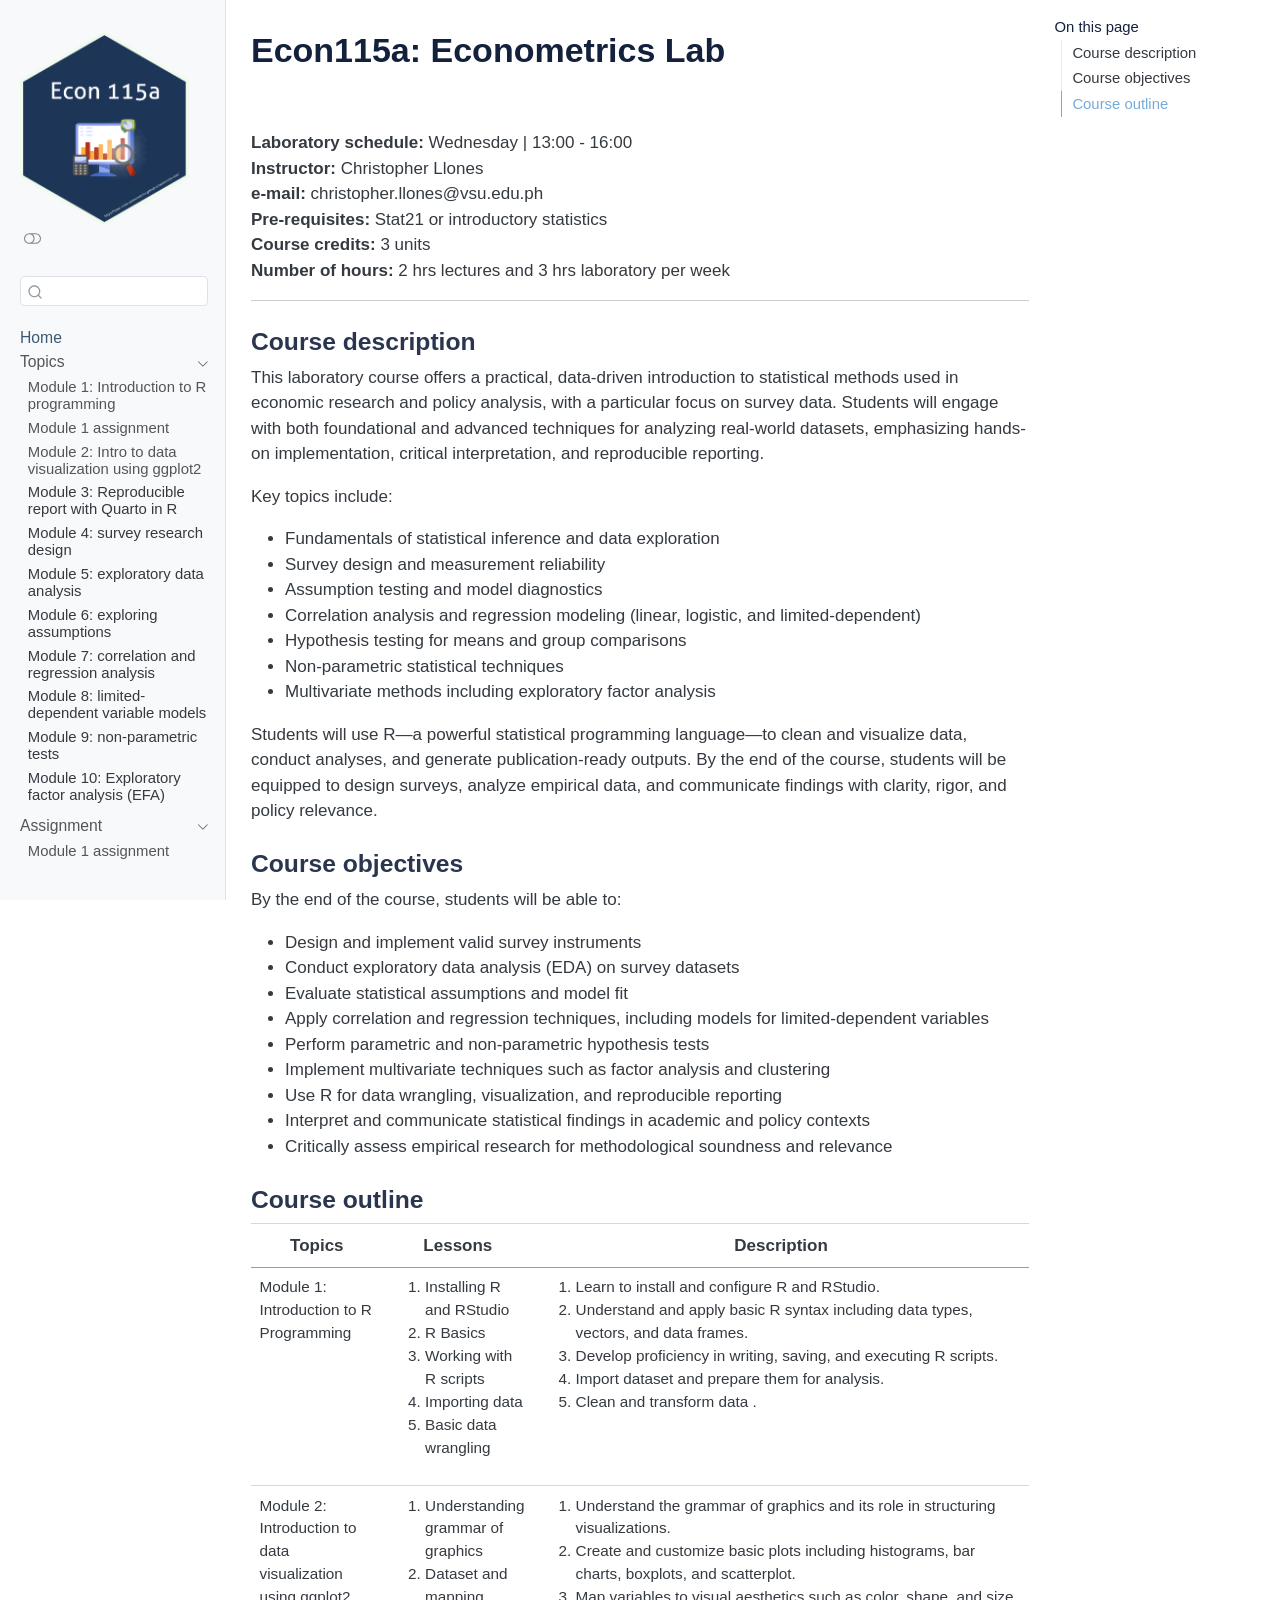
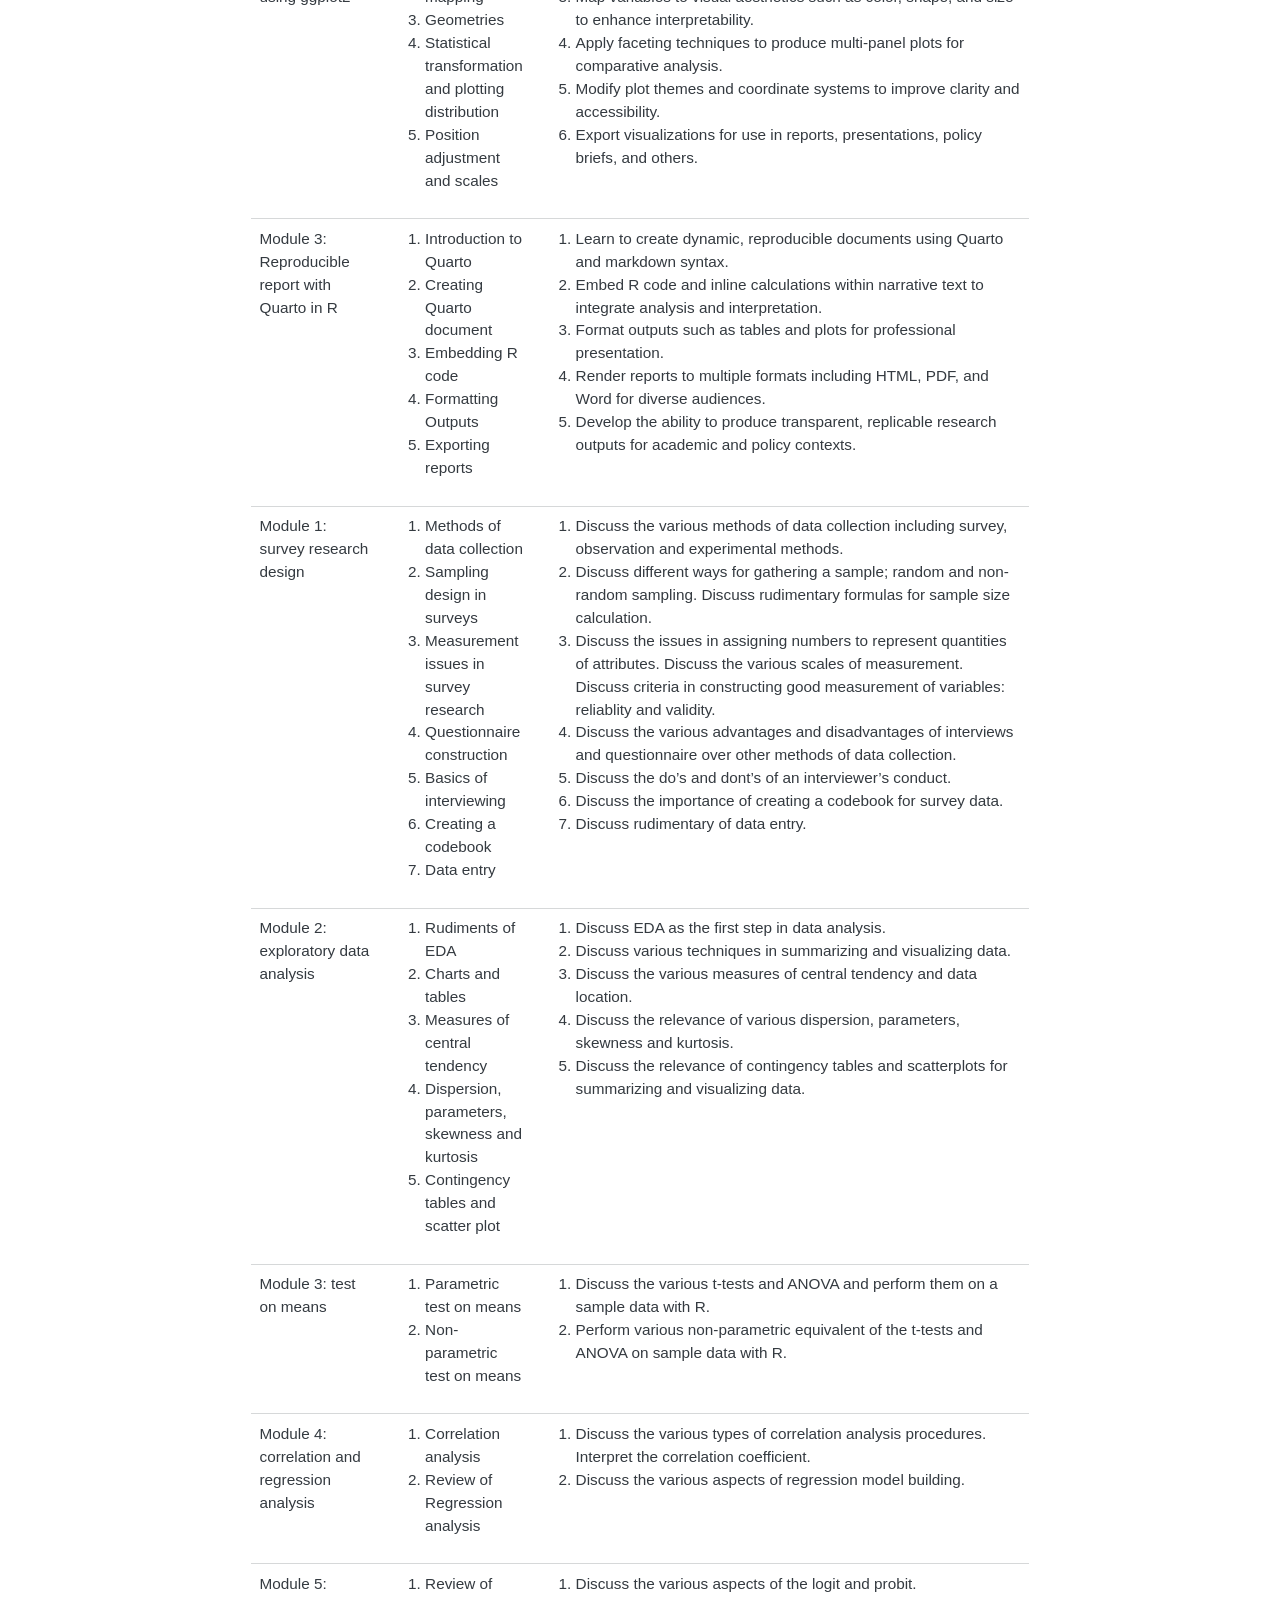
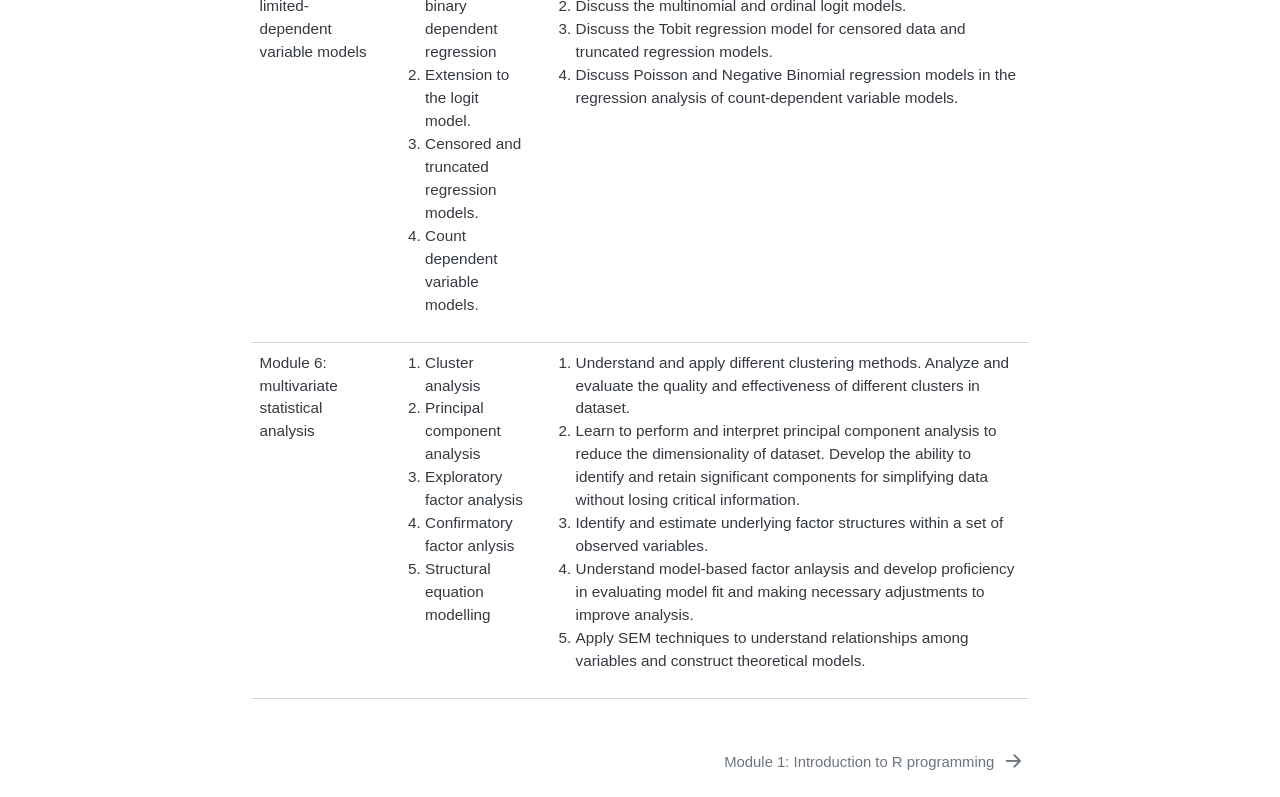
==== commit ff3e0529: "submnission link added" ====
--- a/docs/index.html
+++ b/docs/index.html
@@ -332,6 +332,23 @@
           <li class="sidebar-item">
  <span class="menu-text">Module 10: Exploratory factor analysis (EFA)</span>
   </li>
+      </ul>
+  </li>
+        <li class="sidebar-item sidebar-item-section">
+      <div class="sidebar-item-container"> 
+            <a class="sidebar-item-text sidebar-link text-start" data-bs-toggle="collapse" data-bs-target="#quarto-sidebar-section-2" role="navigation" aria-expanded="true">
+ <span class="menu-text">Assignment</span></a>
+          <a class="sidebar-item-toggle text-start" data-bs-toggle="collapse" data-bs-target="#quarto-sidebar-section-2" role="navigation" aria-expanded="true" aria-label="Toggle section">
+            <i class="bi bi-chevron-right ms-2"></i>
+          </a> 
+      </div>
+      <ul id="quarto-sidebar-section-2" class="collapse list-unstyled sidebar-section depth1 show">  
+          <li class="sidebar-item">
+  <div class="sidebar-item-container"> 
+  <a href="./01-assignment1-coffee-sales.html" class="sidebar-item-text sidebar-link">
+ <span class="menu-text">Module 1 assignment</span></a>
+  </div>
+</li>
       </ul>
   </li>
     </ul>
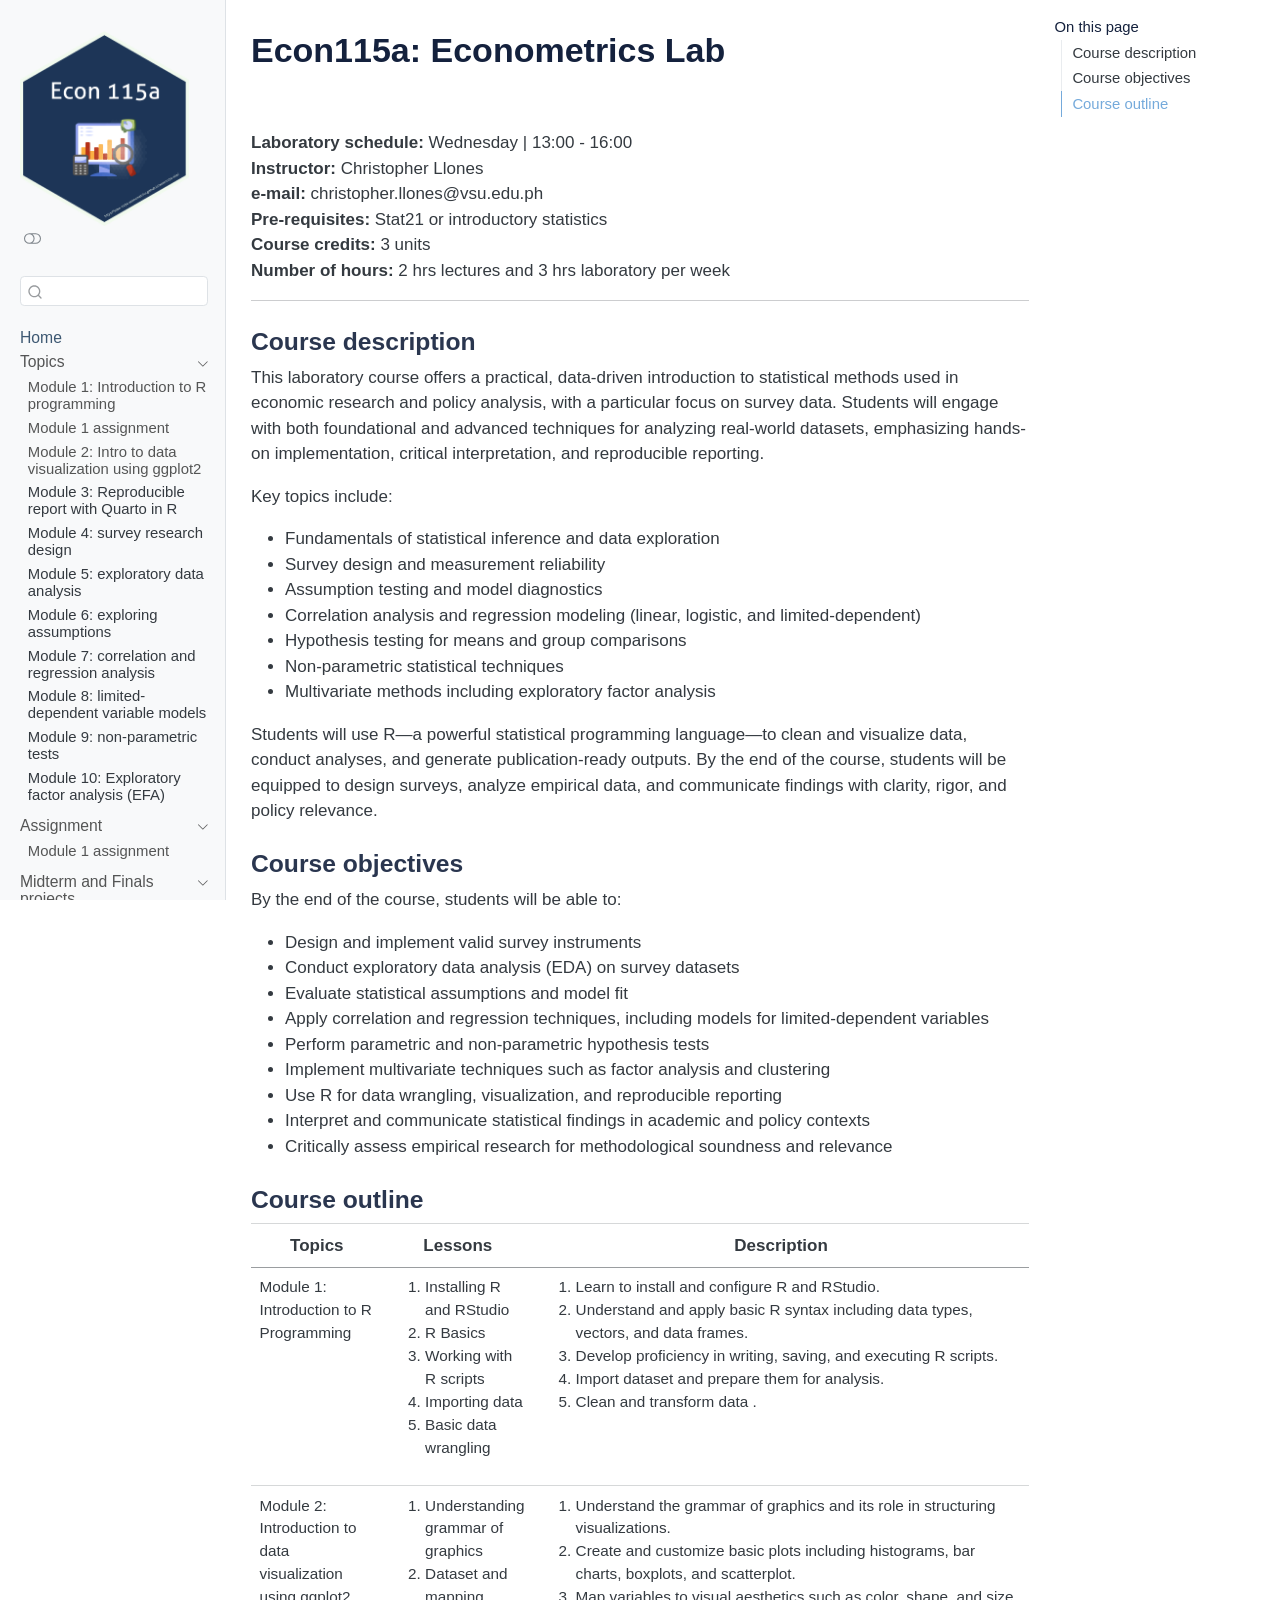
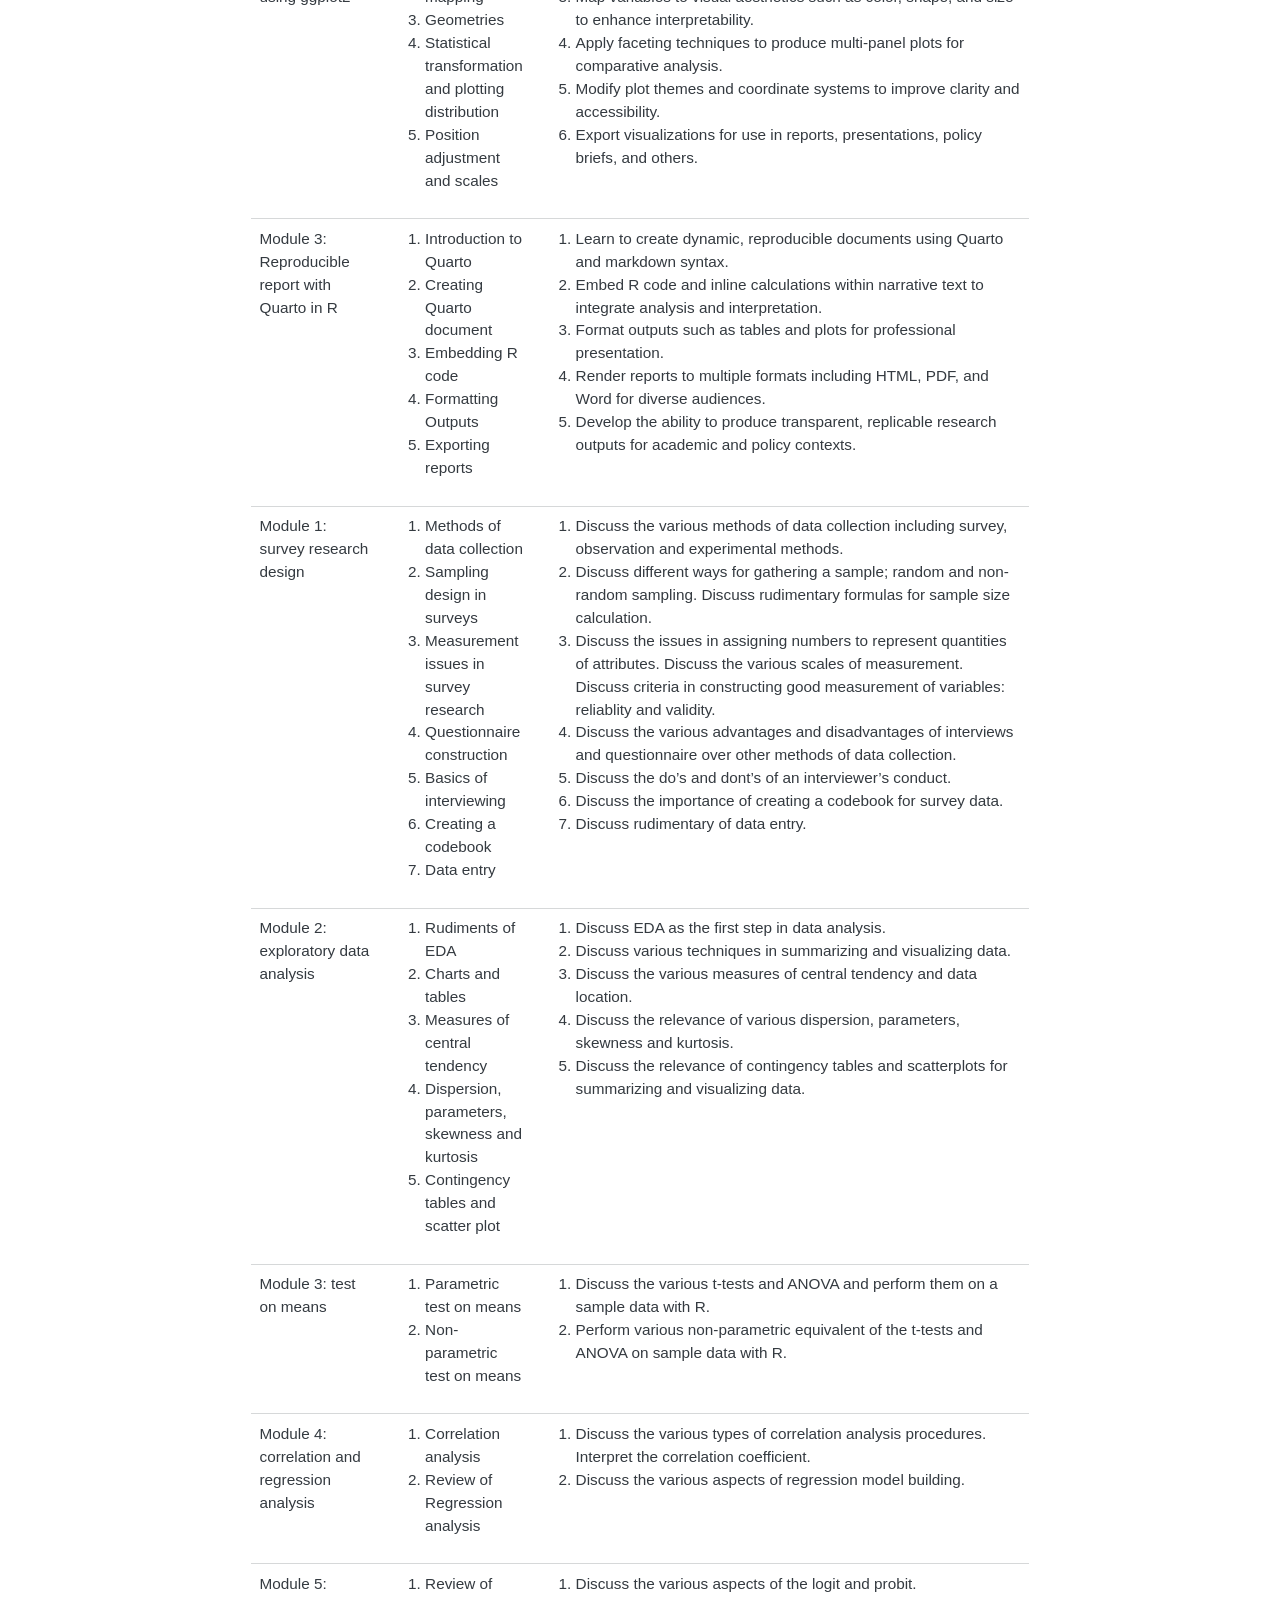
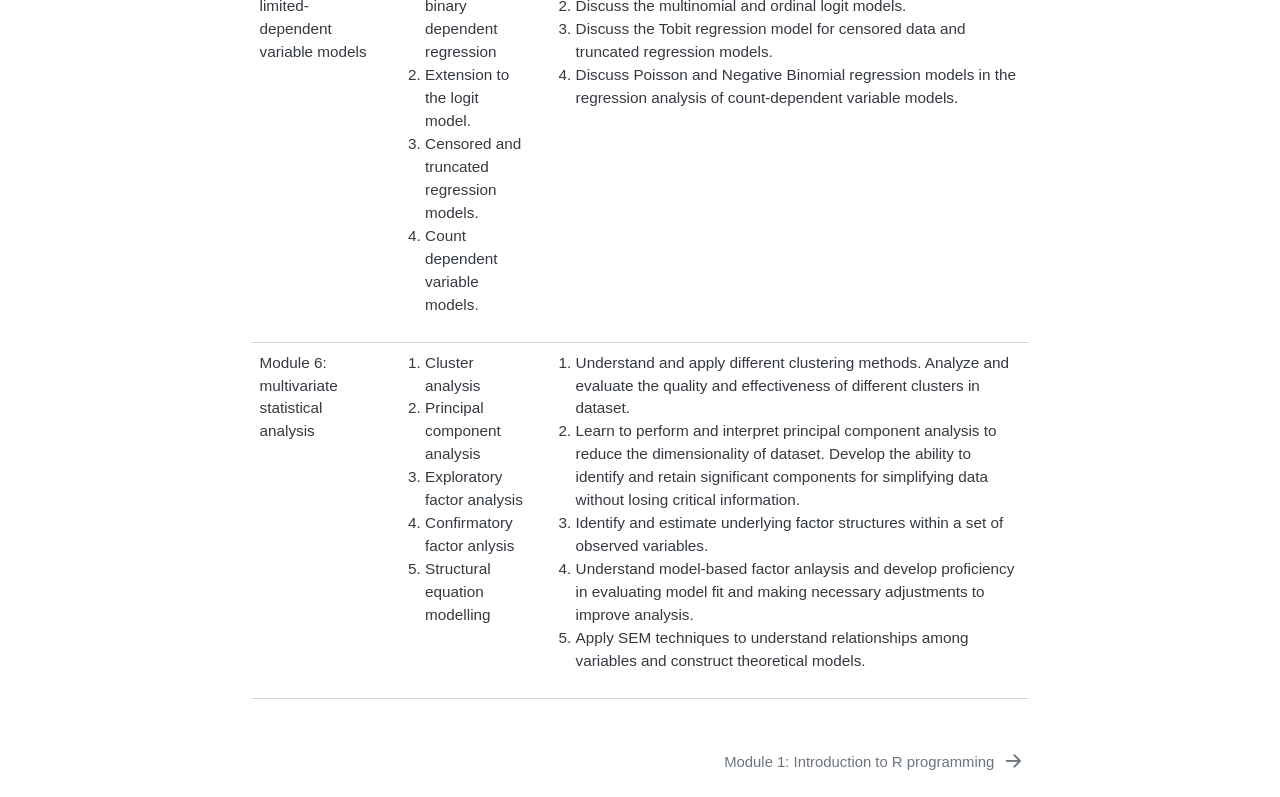
==== commit 3b7e35b4: "midterm project added" ====
--- a/docs/index.html
+++ b/docs/index.html
@@ -347,6 +347,23 @@
   <div class="sidebar-item-container"> 
   <a href="./01-assignment1-coffee-sales.html" class="sidebar-item-text sidebar-link">
  <span class="menu-text">Module 1 assignment</span></a>
+  </div>
+</li>
+      </ul>
+  </li>
+        <li class="sidebar-item sidebar-item-section">
+      <div class="sidebar-item-container"> 
+            <a class="sidebar-item-text sidebar-link text-start" data-bs-toggle="collapse" data-bs-target="#quarto-sidebar-section-3" role="navigation" aria-expanded="true">
+ <span class="menu-text">Midterm and Finals projects</span></a>
+          <a class="sidebar-item-toggle text-start" data-bs-toggle="collapse" data-bs-target="#quarto-sidebar-section-3" role="navigation" aria-expanded="true" aria-label="Toggle section">
+            <i class="bi bi-chevron-right ms-2"></i>
+          </a> 
+      </div>
+      <ul id="quarto-sidebar-section-3" class="collapse list-unstyled sidebar-section depth1 show">  
+          <li class="sidebar-item">
+  <div class="sidebar-item-container"> 
+  <a href="./term-01-midterm-project.html" class="sidebar-item-text sidebar-link">
+ <span class="menu-text">Midterm project: Earthquake and tsunami analysis</span></a>
   </div>
 </li>
       </ul>
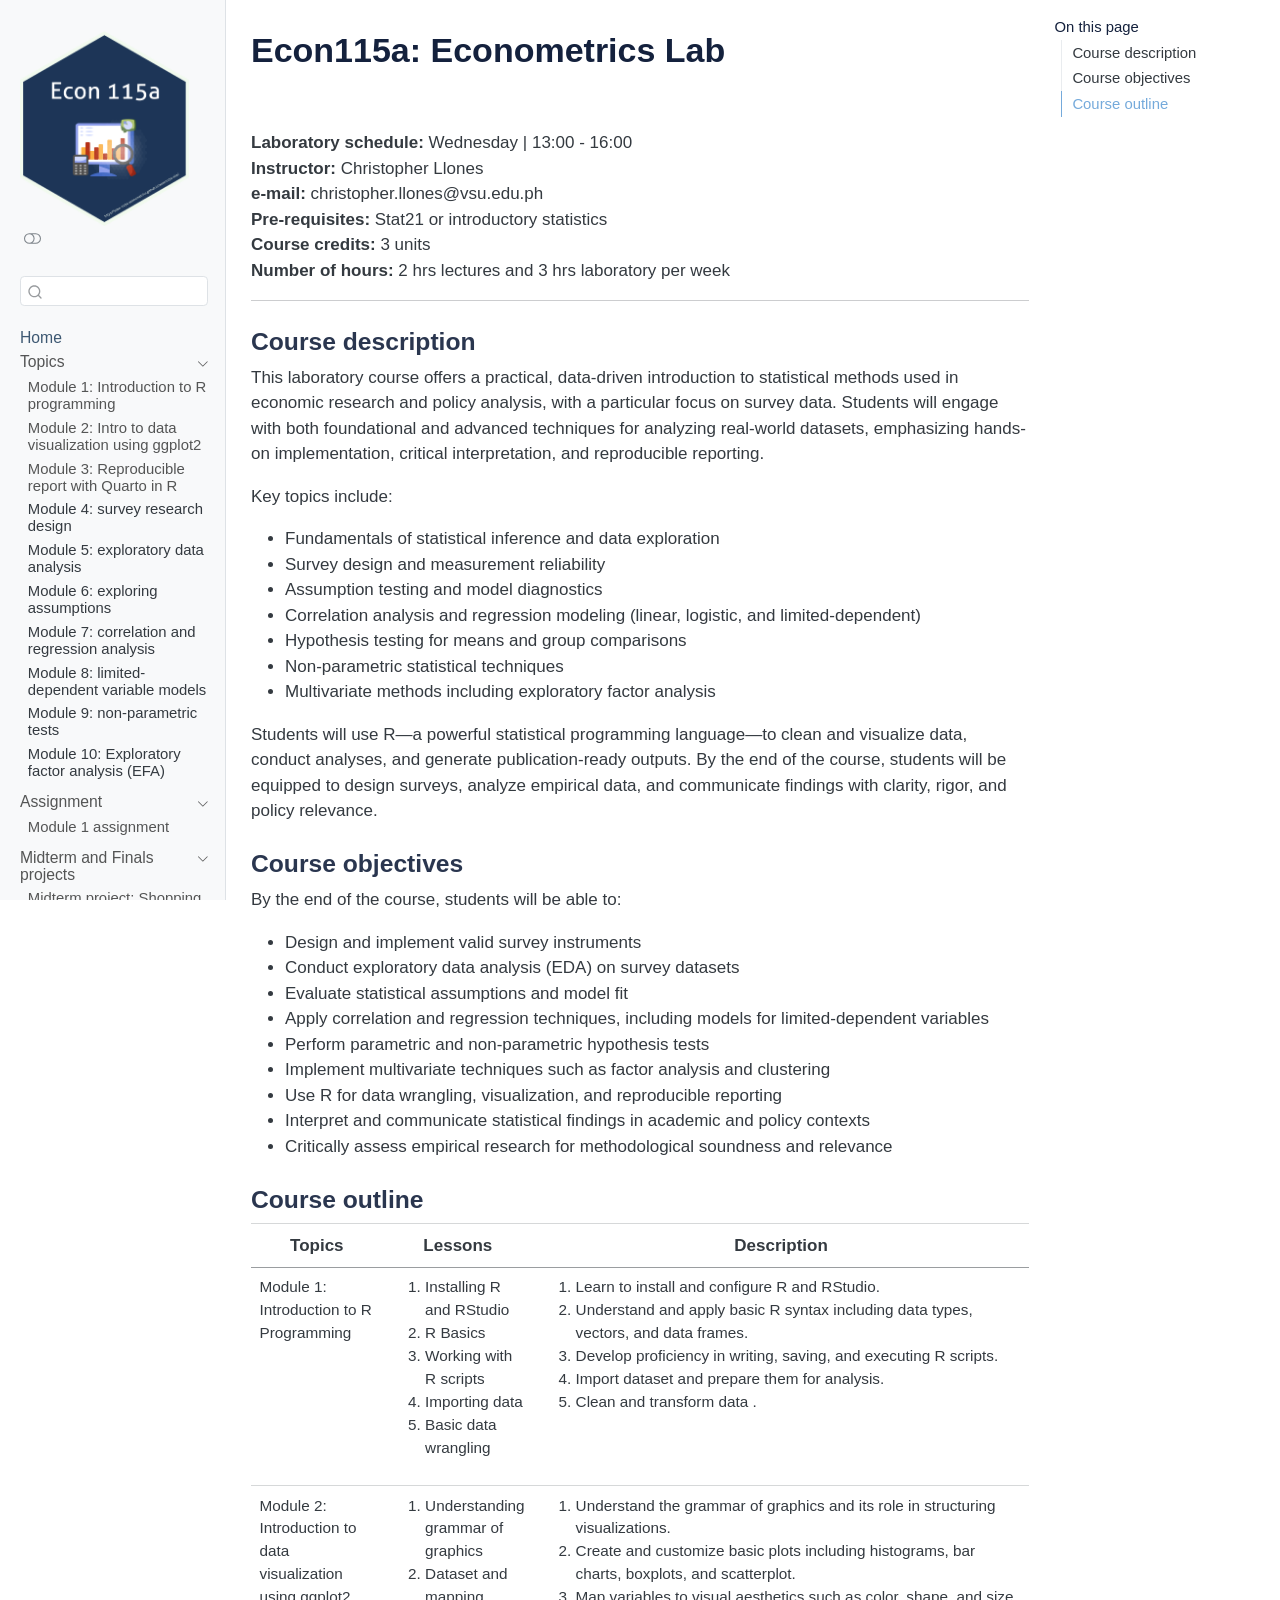
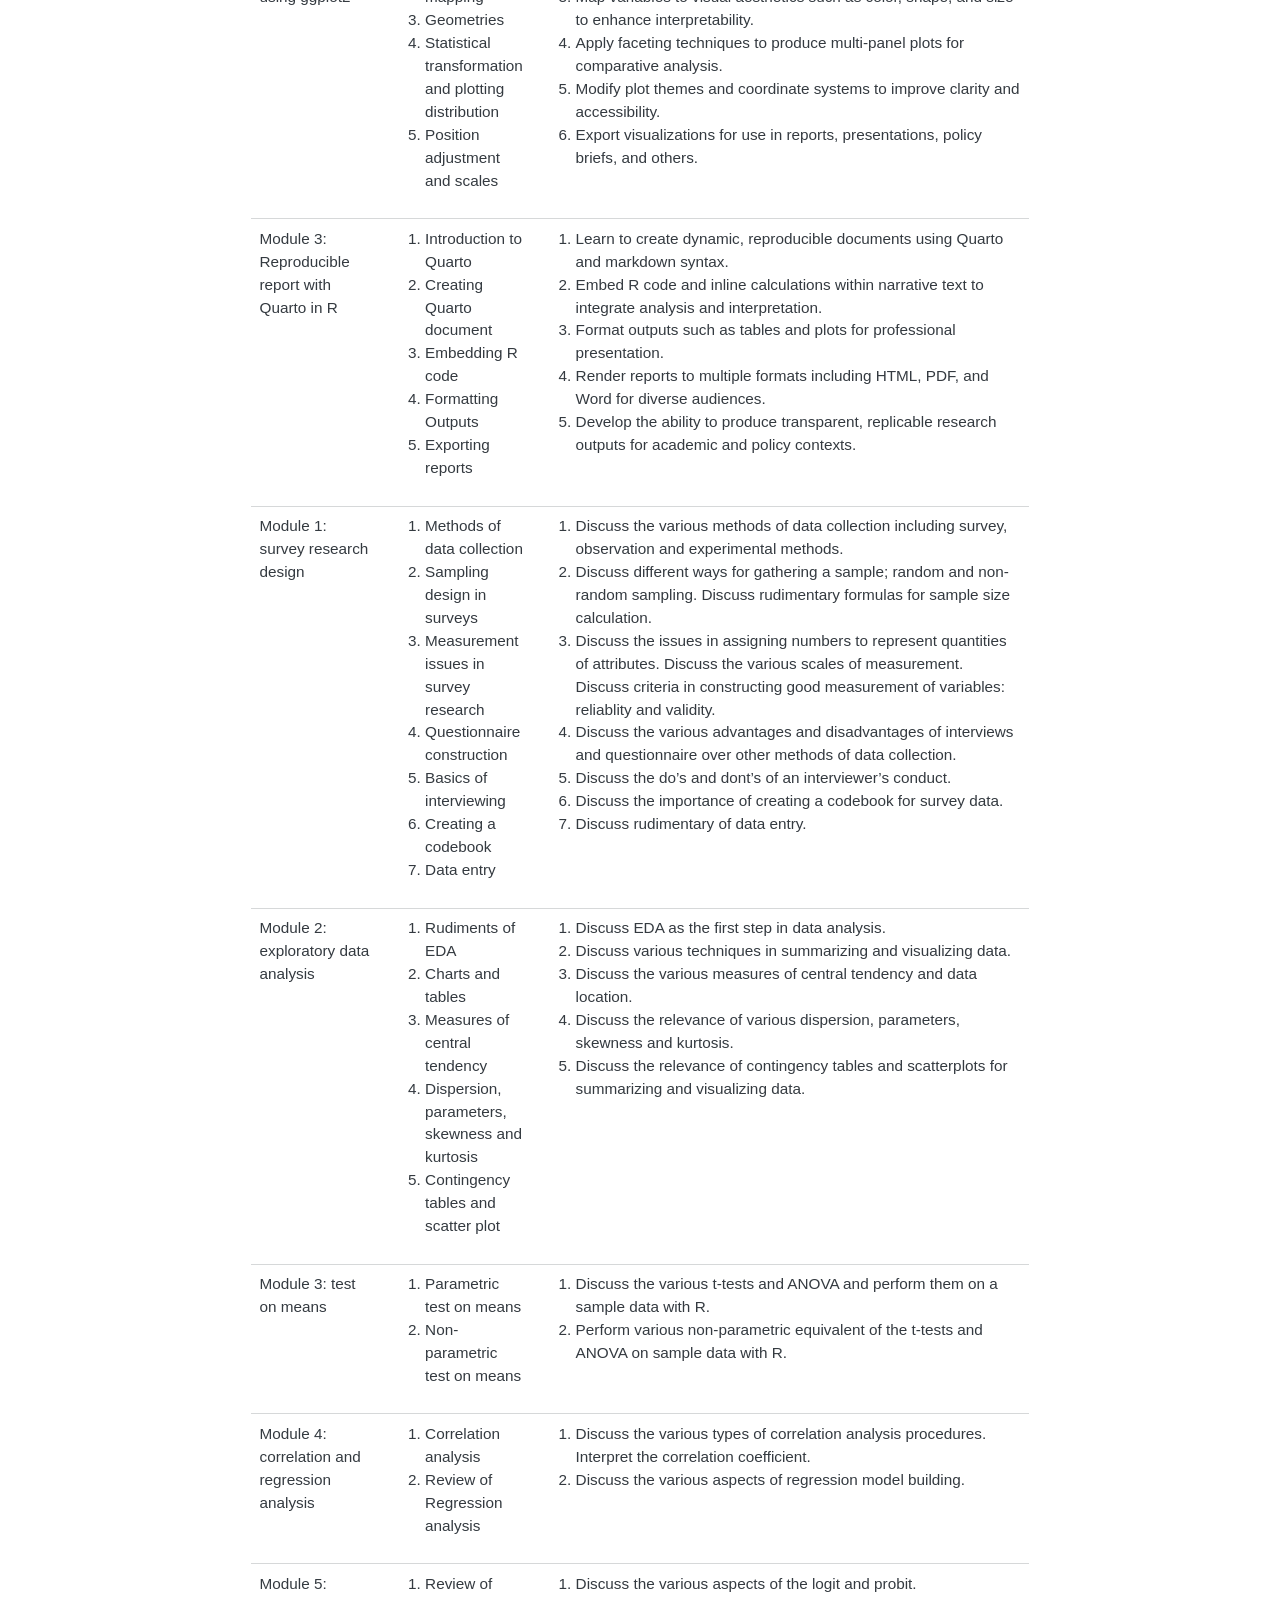
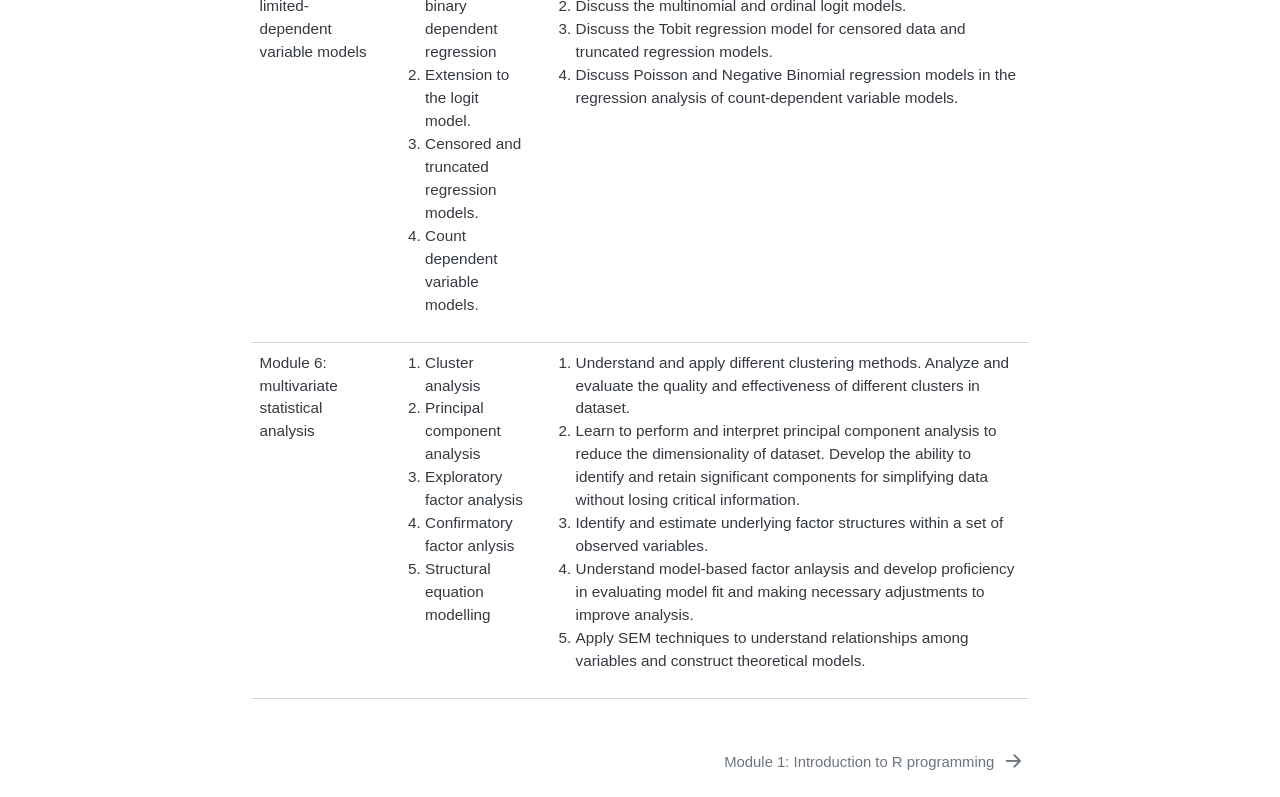
==== commit d7454125: "removed assignment and add link to module 3" ====
--- a/docs/index.html
+++ b/docs/index.html
@@ -298,19 +298,16 @@
 </li>
           <li class="sidebar-item">
   <div class="sidebar-item-container"> 
-  <a href="./01-assignment1-coffee-sales.html" class="sidebar-item-text sidebar-link">
- <span class="menu-text">Module 1 assignment</span></a>
-  </div>
-</li>
-          <li class="sidebar-item">
-  <div class="sidebar-item-container"> 
   <a href="./m2-intro-data-viz-ggplot.html" class="sidebar-item-text sidebar-link">
  <span class="menu-text">Module 2: Intro to data visualization using ggplot2</span></a>
   </div>
 </li>
           <li class="sidebar-item">
- <span class="menu-text">Module 3: Reproducible report with Quarto in R</span>
-  </li>
+  <div class="sidebar-item-container"> 
+  <a href="./m3-reproducible-quarto.html" class="sidebar-item-text sidebar-link">
+ <span class="menu-text">Module 3: Reproducible report with Quarto in R</span></a>
+  </div>
+</li>
           <li class="sidebar-item">
  <span class="menu-text">Module 4: survey research design</span>
   </li>
@@ -363,7 +360,7 @@
           <li class="sidebar-item">
   <div class="sidebar-item-container"> 
   <a href="./term-01-midterm-project.html" class="sidebar-item-text sidebar-link">
- <span class="menu-text">Midterm project: Earthquake and tsunami analysis</span></a>
+ <span class="menu-text">Midterm project: Shopping behavior analysis</span></a>
   </div>
 </li>
       </ul>
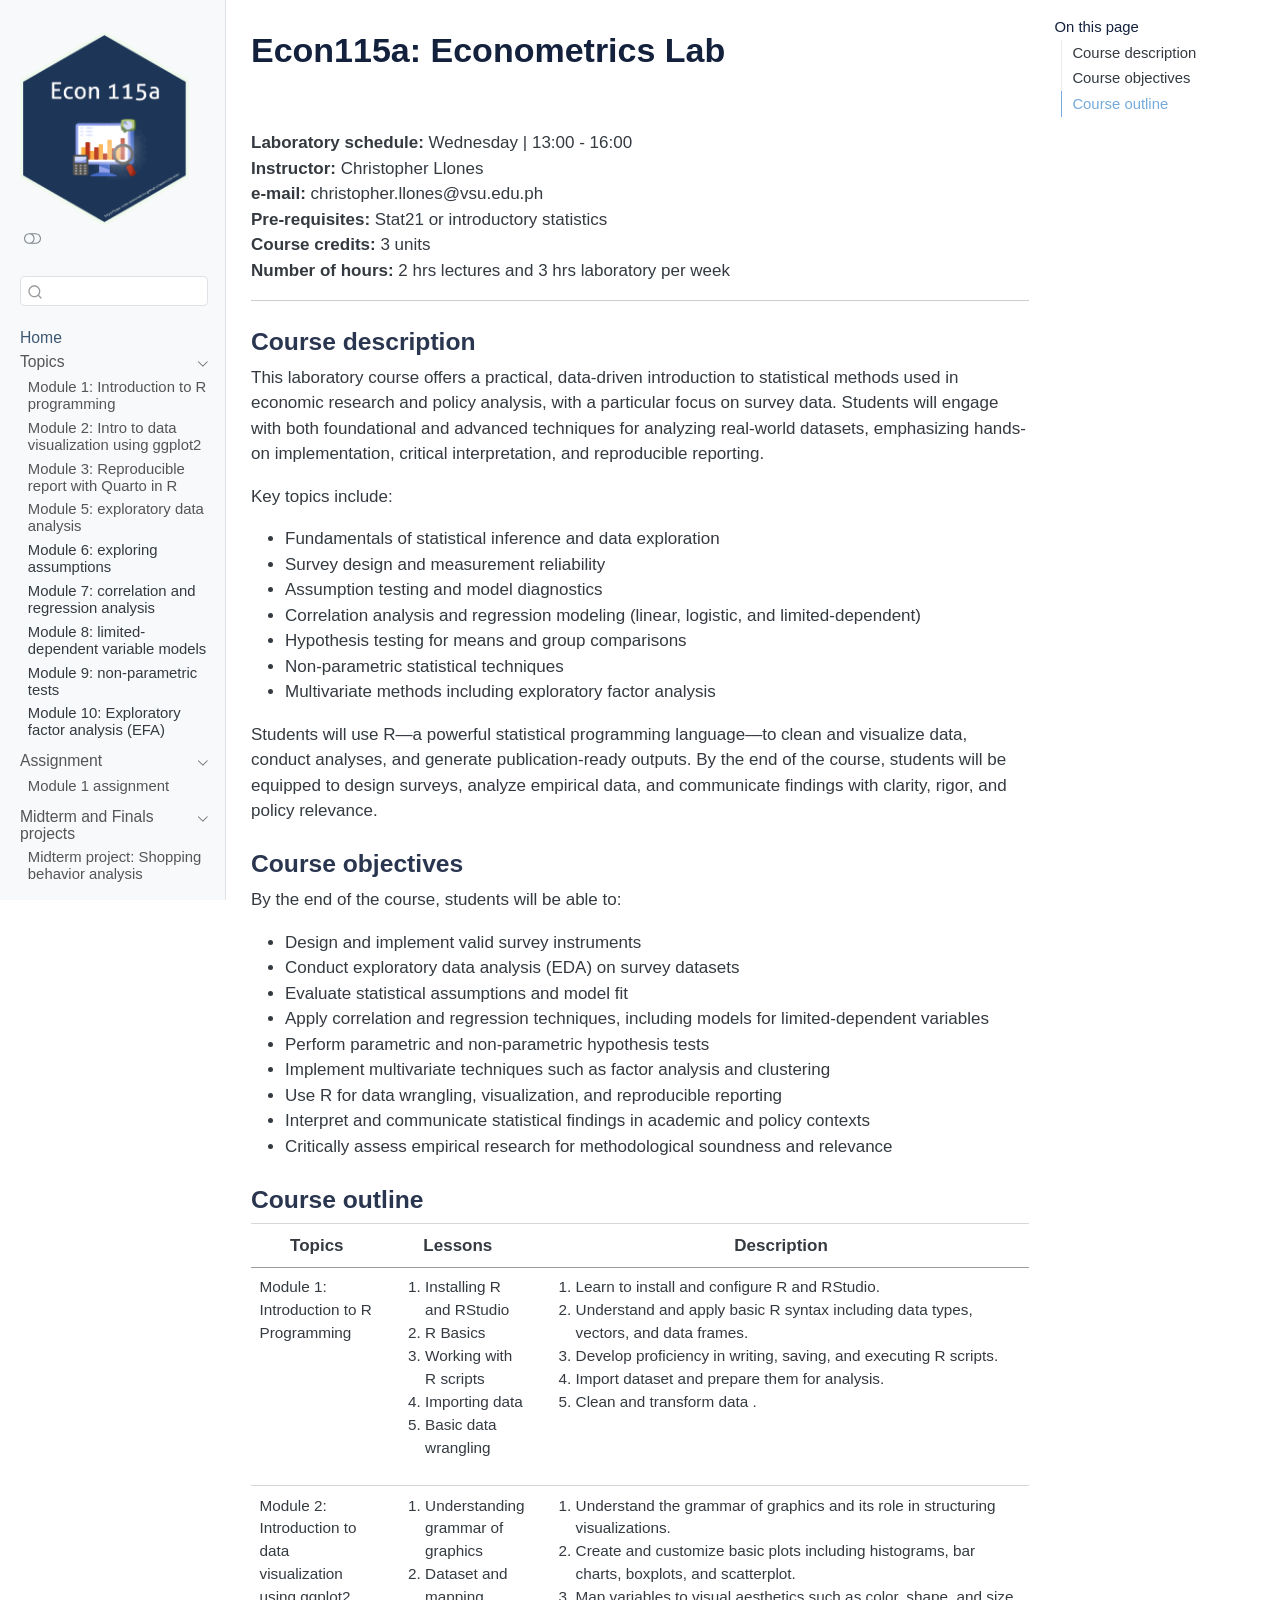
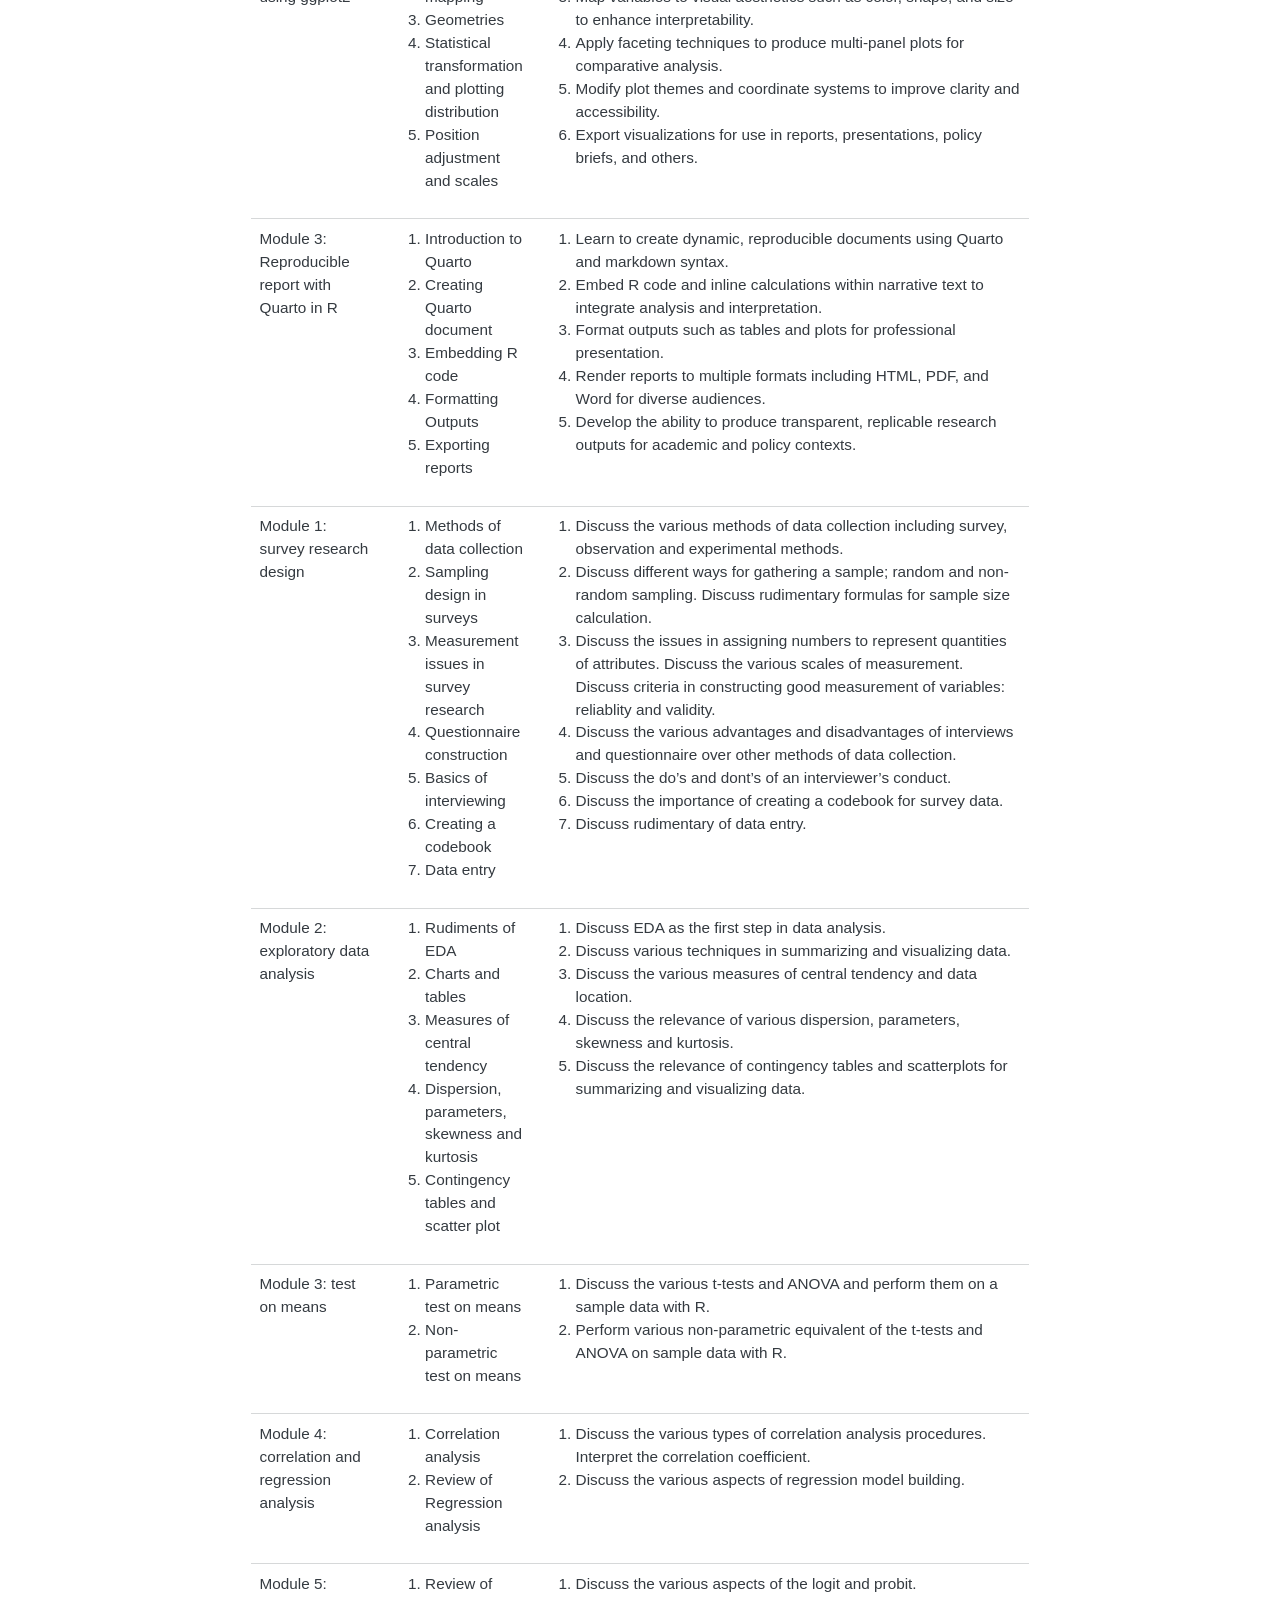
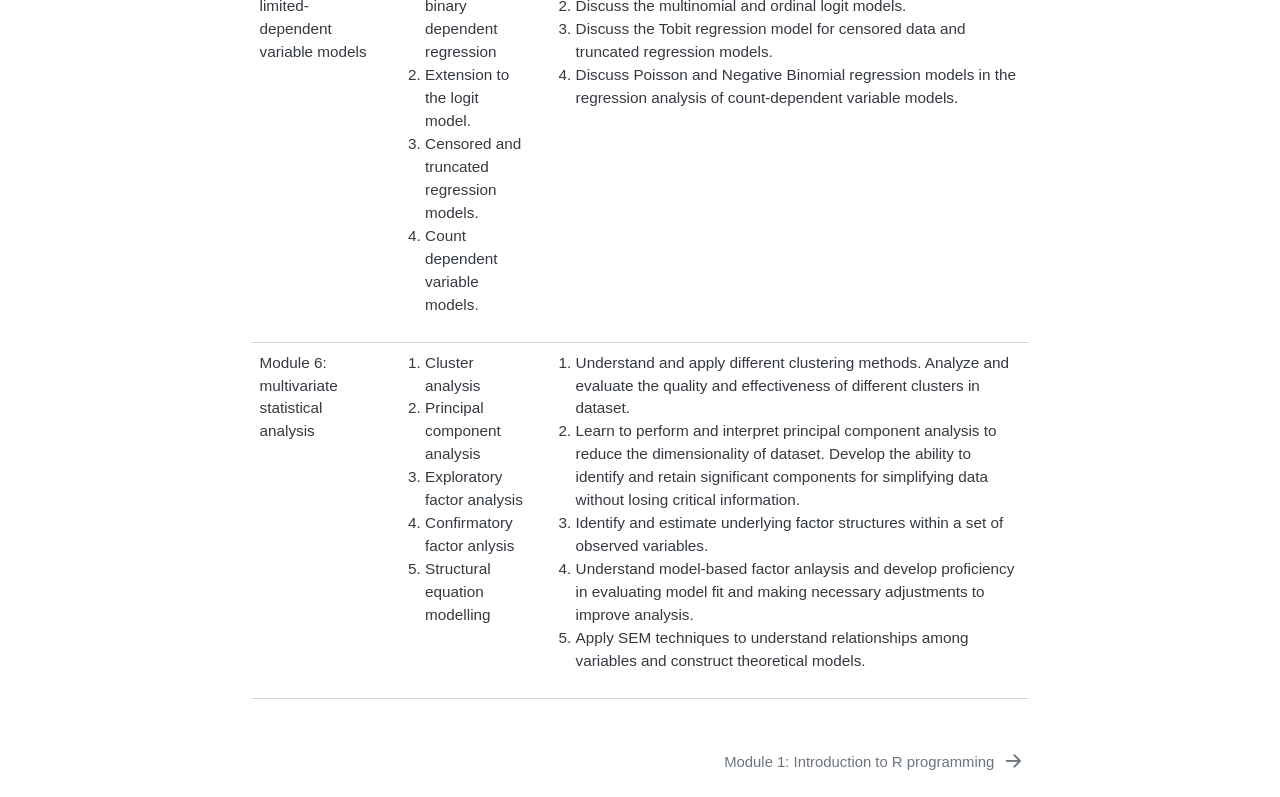
==== commit 9a81dbea: "module number reordered" ====
--- a/docs/index.html
+++ b/docs/index.html
@@ -309,11 +309,11 @@
   </div>
 </li>
           <li class="sidebar-item">
- <span class="menu-text">Module 4: survey research design</span>
-  </li>
-          <li class="sidebar-item">
- <span class="menu-text">Module 5: exploratory data analysis</span>
-  </li>
+  <div class="sidebar-item-container"> 
+  <a href="./m5-exploratory-data-analysis.html" class="sidebar-item-text sidebar-link">
+ <span class="menu-text">Module 5: exploratory data analysis</span></a>
+  </div>
+</li>
           <li class="sidebar-item">
  <span class="menu-text">Module 6: exploring assumptions</span>
   </li>
